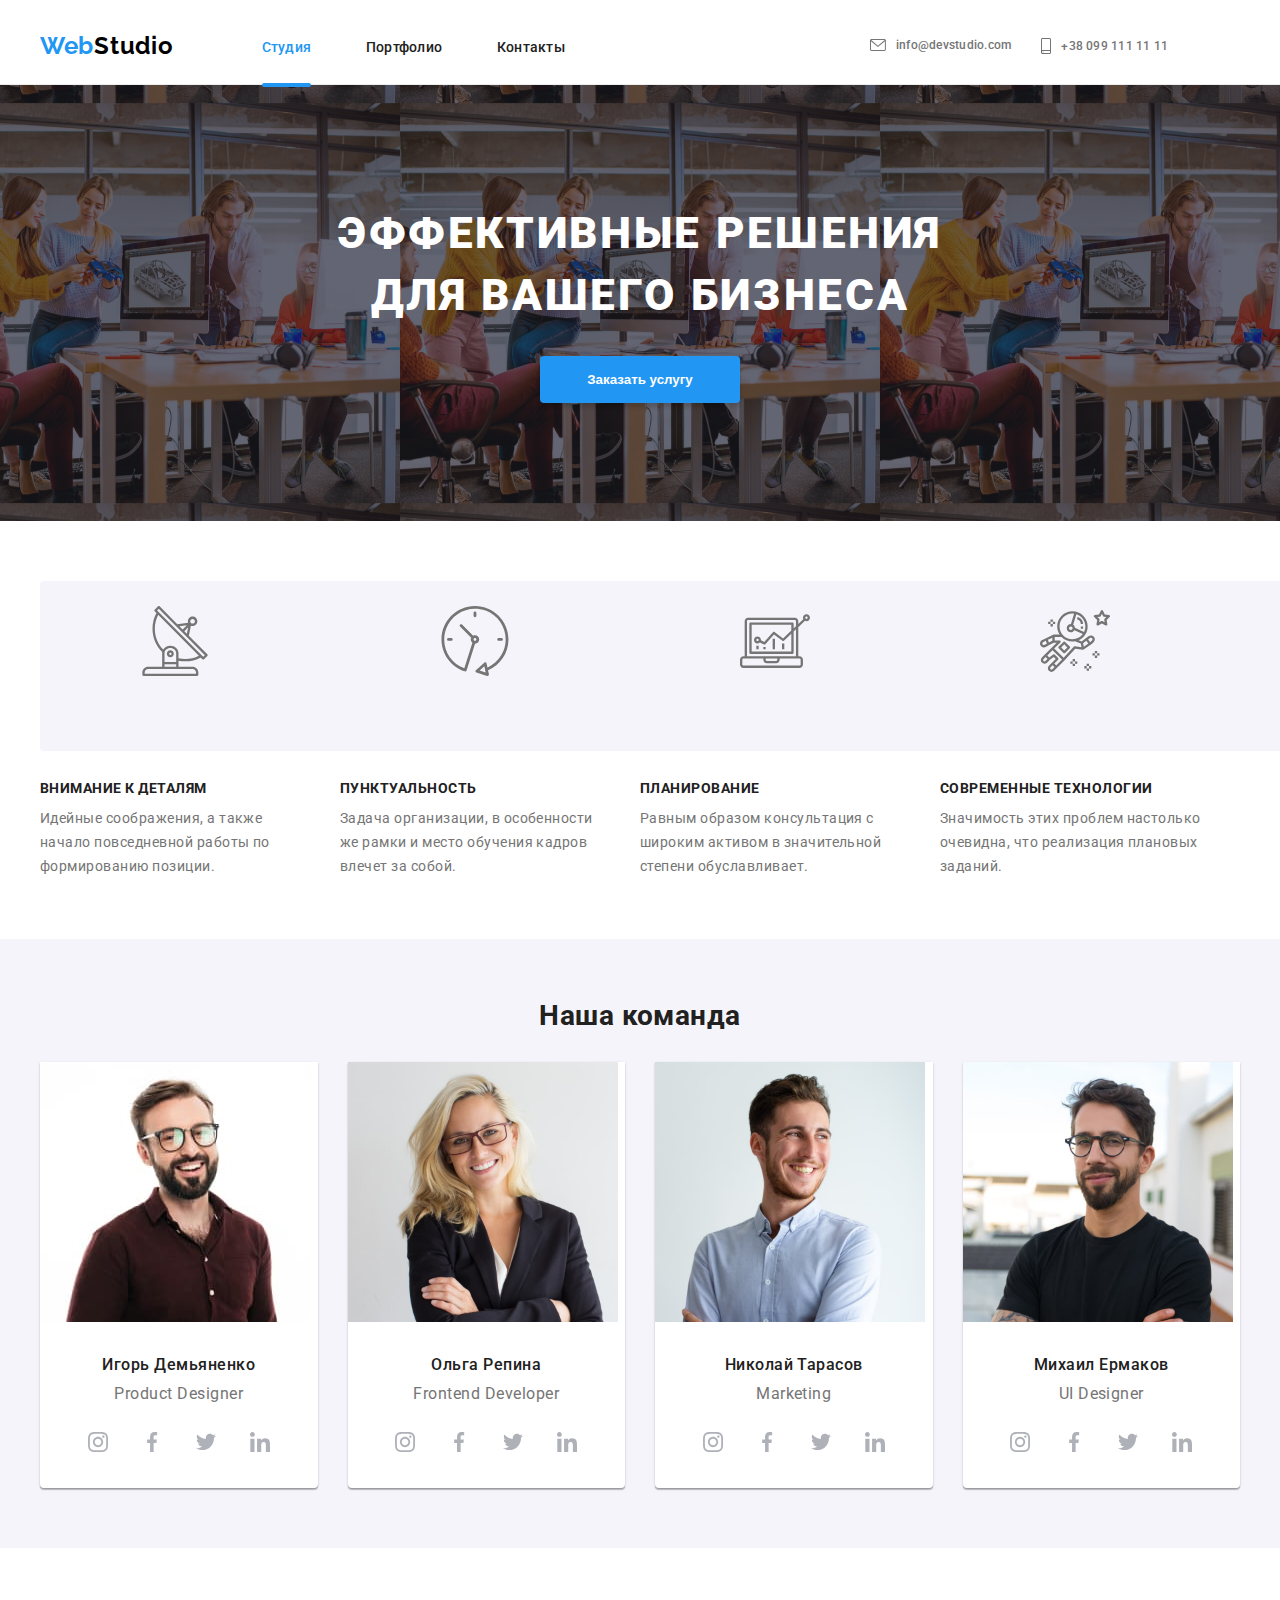
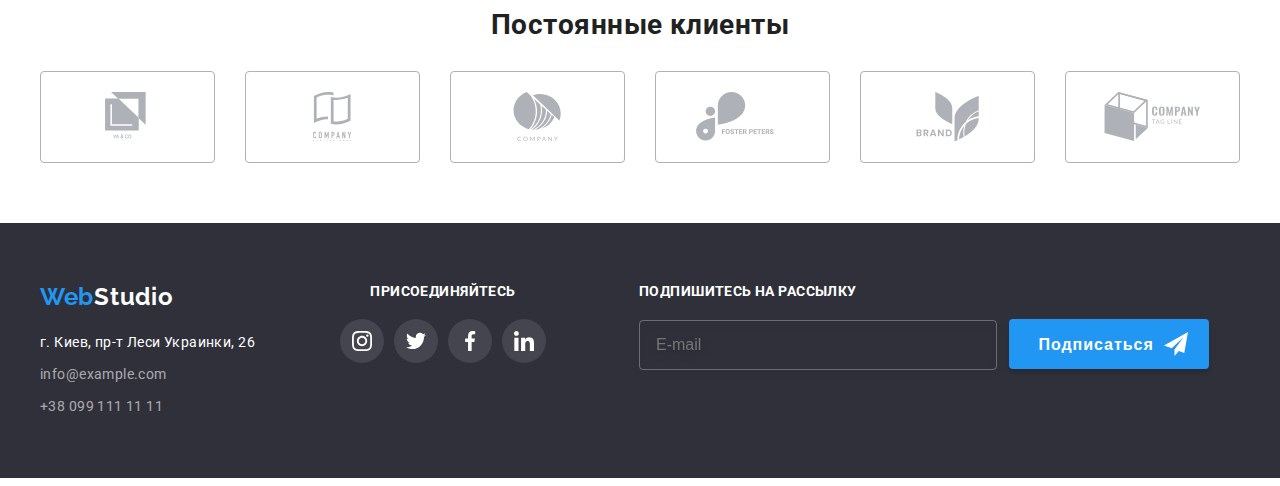
==== index.html @ 5baf09b8 "Створює мобільну та планшетну версію сайту" ====
<!DOCTYPE html>
<html lang="en">
<head>
    <meta charset="UTF-8" />
    <meta name="viewport" content="width=device-width, initial-scale=1.0" />
    <title>GoIt first homework</title>
    <link rel="stylesheet" href="https://cdnjs.cloudflare.com/ajax/libs/modern-normalize/1.0.0/modern-normalize.css"
        integrity="sha512-Zx6MlUMKSVJoQ+83OwhdILe8cSEsCzfqThJd7J/VA2UrK6Ctj85p+xzqfyuNXE5B1k25uUdmJ2OzItbBy9GHAQ=="
        crossorigin="anonymous" />
    <link rel="preconnect" href="https://fonts.gstatic.com" />
    <link rel="stylesheet" href="https://fonts.googleapis.com/css2?family=Raleway:wght@100;400;700&display=swap" />
    <link rel="stylesheet" href="https://fonts.googleapis.com/css2?family=Roboto:wght@400;500;700;900&display=swap" />
    <link rel="stylesheet" href="./css/main.min.css" />
</head>
<body>

    <!-- Главниый раздел -->
    <main class="main">

    <!-- Шапка сайта -->
    <header class="page-header">
        <div class="container page-header__container">
            <div class="logo">
                <a href="./index.html" class="logo__link">
                    <span class="page-header__logo--blue">Web</span><span class="page-header__logo--black">Studio</span>
                </a>
            </div>
            <div class="page-header__menu">
                <div class="page-header__btn-close">
                    <ul class="page-hader__list-pages">
                        <li class="page-header__item-pages"><a href="./index.html" class="page-header__link page-header__link--current">Студия</a></li>
                        <li class="page-header__item-pages"><a href="./portfolio.html" class="page-header__link">Портфолио</a></li>
                        <li class="page-header__item-pages"><a href="#" class="page-header__link">Контакты</a></li>
                    </ul>
                    <ul class="page-header__list-contacts">
                        <li class="page-header__item-tel"><a class="page-header__contacts--tel" href="tel:+380961111111">
                            <svg class="page-header__contacts--smartphone page-header__contacts--icon">
                                <use href="./icons/symbol-defs.svg#icon-smartphone"></use>
                            </svg>+38 099 111 11 11</a></li>
                        <li class="page-header__item-mail"><a class="page-header__contacts--mail" href="mailto:info@devstudio.com">
                            <svg class="page-header__contacts--envelope page-header__contacts--icon">
                                <use href="./icons/symbol-defs.svg#icon-envelope"></use>
                            </svg>info@devstudio.com</a></li>
                    </ul>
                    <ul class="page-header__list-social">
                        <li class="page-header__item-social">Instagram</li>
                        <li class="page-header__item-social">Twitter</li>
                        <li class="page-header__item-social">Facebook</li>
                        <li class="page-header__item-social">LinkedIn</li>
                    </ul>
                </div>
            </div>
        </div>
    </header>
    <!-- /Шапка сайта -->

    <!-- Секция "Герой" -->
    <section class="hero">
        <div class="hero__overlay">
        <h1 class="hero__caption">Эффективные решения для вашего бизнеса</h1>
        <button class="hero__button" data-modal-open type="button">Заказать услугу</button>
        </div>
    </section>
    <!-- /Секция "Герой" -->

    <!-- Раздел "Преимущества" -->
    <section class="advantages">
        <div class="container">
            <h2 class="visually-hidden">Наши преимущества</h2>
            <ul class="advantages__list">
                <li class="advantages__item">
                    <div class="advantages__img">
                        <svg class="advantages__icon">
                            <use href="./icons/symbol-defs.svg#icon-antenna"></use>
                        </svg>
                    </div>
                    <h3 class="advantages__caption">Внимание к деталям</h3>
                    <p class="advantages__text">Идейные соображения, а также начало повседневной работы по
                    формированию позиции.</p>
                </li>
                <li class="advantages__item">
                    <div class="advantages__img">
                        <svg class="advantages__icon">
                            <use href="./icons/symbol-defs.svg#icon-clock"></use>
                        </svg>
                    </div>
                    <h3 class="advantages__caption">Пунктуальность</h3>
                    <p class="advantages__text">Задача организации, в особенности же рамки и место обучения
                    кадров влечет за собой.</p>
                </li>
                <li class="advantages__item">
                    <div class="advantages__img">
                        <svg class="advantages__icon">
                            <use href="./icons/symbol-defs.svg#icon-diagram"></use>
                        </svg>
                    </div>
                    <h3 class="advantages__caption">Планирование</h3>
                    <p class="advantages__text">Равным образом консультация с широким активом в значительной
                    степени обуславливает.</p>
                </li>
                <li class="advantages__item">
                    <div class="advantages__img">
                        <svg class="advantages__icon">
                            <use href="./icons/symbol-defs.svg#icon-astronaut"></use>
                        </svg>
                    </div>
                    <h3 class="advantages__caption">Современные технологии</h3>
                    <p class="advantages__text">Значимость этих проблем настолько очевидна, что реализация
                    плановых заданий.</p>
                </li>
            </ul>
        </div>
    </section>
    <!-- /Раздел "Преимущества" -->
    
    <!-- Раздел "Чем мы занимаемся" -->
    <section class="occupation">
        <div class="container">
            <h2 class="occupation__caption">Чем мы занимаемся</h2>
            <ul class="occupation__list">
                <li class="occupation__item">
                    <img class="occupation__img" src="./images/png1.jpg"
                        alt="крупный план, программист работает за столом в офисе" width="370" />
                    <p class="occupation__text">Десктопные приложения</p>
                </li>
                <li class="occupation__item">
                    <img class="occupation__img" src="./images/png2.jpg"
                        alt="веб-дизайнеры пользовательского интерфейса разрабатывают приложения для смартфонов"
                        width="370" />
                    <p class="occupation__text">Мобильные приложения</p>
                </li>
                <li class="occupation__item">
                    <img class="occupation__img" src="./images/png3.jpg"
                        alt="художник, веб-дизайнер с открытым приложением на планшете для выбора цветов" width="370" />
                    <p class="occupation__text">Дизайнерские решения</p>
                </li>
            </ul>
        </div>
    </section>
    <!-- /Раздел "Чем мы занимаемся" -->

    <!-- Раздел "Наша команда" -->
    <section class="team">
        <div class="container">
            <h2 class="team__caption">Наша команда</h2>
            <ul class="team__list">
                <li class="team__item">
                    <img class="team__img" src="./images/img1.jpg"
                alt="Игорь Демьяненко"
                width="450">
                    <div class="team__text">
                        <h2 class="team__text-caption">Игорь Демьяненко</h2>
                        <p class="team__proffession">Product Designer</p>
                    </div>
                    <div class="social">
                        <ul class="social__list">
                            <li class="social__item">
                                <a class="social__link" href="">
                                    <svg class="social__icon">
                                        <use href="./icons/symbol-defs.svg#icon-instagram"></use>
                                    </svg>
                                </a>
                            </li>
                            <li class="social__item">
                                <a class="social__link" href="">
                                    <svg class="social__icon">
                                        <use href="./icons/symbol-defs.svg#icon-facebook"></use>
                                    </svg>
                                </a>
                            </li>
                            <li class="social__item">
                                <a class="social__link" href="">
                                    <svg class="social__icon">
                                        <use href="./icons/symbol-defs.svg#icon-twitter"></use>
                                    </svg>
                                </a>
                            </li>
                            <li class="social__item">
                                <a class="social__link" href="">
                                    <svg class="social__icon">
                                        <use href="./icons/symbol-defs.svg#icon-linkedin"></use>
                                    </svg>
                                </a>
                            </li>
                        </ul>
                    </div>
                </li>
                <li class="team__item">
                    <img class="team__img" src="./images/img2.jpg"
                alt="Ольга Репина"
                width="450">
                    <div class="team__text">
                        <h2 class="team__text-caption">Ольга Репина</h2>
                        <p class="team__proffesion">Frontend Developer</p>
                    </div>
                    <div class="social">
                        <ul class="social__list">
                            <li class="social__item">
                                <a class="social__link" href="">
                                    <svg class="social__icon">
                                        <use href="./icons/symbol-defs.svg#icon-instagram"></use>
                                    </svg>
                                </a>
                            </li>
                            <li class="social__item">
                                <a class="social__link" href="">
                                    <svg class="social__icon">
                                        <use href="./icons/symbol-defs.svg#icon-facebook"></use>
                                    </svg>
                                </a>
                            </li>
                            <li class="social__item">
                                <a class="social__link" href="">
                                    <svg class="social__icon">
                                        <use href="./icons/symbol-defs.svg#icon-twitter"></use>
                                    </svg>
                                </a>
                            </li>
                            <li class="social__item">
                                <a class="social__link" href="">
                                    <svg class="social__icon">
                                        <use href="./icons/symbol-defs.svg#icon-linkedin"></use>
                                    </svg>
                                </a>
                            </li>
                        </ul>
                    </div>
                </li>
                <li class="team__item">
                    <img class="team__img" src="./images/img3.jpg"
                alt="Николай Тарасов"
                width="450">
                    <div class="team__text">
                        <h2 class="team__text-caption">Николай Тарасов</h2>
                        <p class="team__proffesion">Marketing</p>
                    </div>
                    <div class="social">
                        <ul class="social__list">
                            <li class="social__item">
                                <a class="social__link" href="">
                                    <svg class="social__icon">
                                        <use href="./icons/symbol-defs.svg#icon-instagram"></use>
                                    </svg>
                                </a>
                            </li>
                            <li class="social__item">
                                <a class="social__link" href="">
                                    <svg class="social__icon">
                                        <use href="./icons/symbol-defs.svg#icon-facebook"></use>
                                    </svg>
                                </a>
                            </li>
                            <li class="social__item">
                                <a class="social__link" href="">
                                    <svg class="social__icon">
                                        <use href="./icons/symbol-defs.svg#icon-twitter"></use>
                                    </svg>
                                </a>
                            </li>
                            <li class="social__item">
                                <a class="social__link" href="">
                                    <svg class="social__icon">
                                        <use href="./icons/symbol-defs.svg#icon-linkedin"></use>
                                    </svg>
                                </a>
                            </li>
                        </ul>
                    </div>
                </li>
                <li class="team__item">
                    <img class="team__img" src="./images/img4.jpg"
                alt="Михаил Ермаков"
                width="450">
                    <div class="team__text">
                        <h2 class="team__text-caption">Михаил Ермаков</h2>
                        <p class="team__proffesion">UI Designer</p>
                    </div>
                    <div class="social">
                        <ul class="social__list">
                            <li class="social__item">
                                <a class="social__link" href="">
                                    <svg class="social__icon">
                                        <use href="./icons/symbol-defs.svg#icon-instagram"></use>
                                    </svg>
                                </a>
                            </li>
                            <li class="social__item">
                                <a class="social__link" href="">
                                    <svg class="social__icon">
                                        <use href="./icons/symbol-defs.svg#icon-facebook"></use>
                                    </svg>
                                </a>
                            </li>
                            <li class="social__item">
                                <a class="social__link" href="">
                                    <svg class="social__icon">
                                        <use href="./icons/symbol-defs.svg#icon-twitter"></use>
                                    </svg>
                                </a>
                            </li>
                            <li class="social__item">
                                <a class="social__link" href="">
                                    <svg class="social__icon">
                                        <use href="./icons/symbol-defs.svg#icon-linkedin"></use>
                                    </svg>
                                </a>
                            </li>
                        </ul>
                    </div>
                </li>
            </ul>
        </div>
    </section>
    <!-- /Раздел "Наша команда" -->

    <!-- Раздел "Постоянные клиенты" -->
    <section class="customers">
        <div class="container">
            <h2 class="customers__caption">Постоянные клиенты</h2>
            <ul class="customers__list">
                <li class="customers__item">
                    <a class="customers__link" href="">
                        <svg class="customers__icon">
                            <use href="./icons/symbol-defs.svg#icon-yaco"></use>
                        </svg>
                    </a>
                </li>
                <li class="customers__item">
                    <a class="customers__link" href="">
                        <svg class="customers__icon">
                            <use href="./icons/symbol-defs.svg#icon-tagline"></use>
                        </svg>
                    </a>
                </li>
                <li class="customers__item">
                    <a class="customers__link" href="">
                        <svg class="customers__icon">
                            <use href="./icons/symbol-defs.svg#icon-company"></use>
                        </svg>
                    </a>
                </li>
                <li class="customers__item">
                    <a class="customers__link" href="">
                        <svg class="customers__icon">
                            <use href="./icons/symbol-defs.svg#icon-foster"></use>
                        </svg>
                    </a>
                </li>
                <li class="customers__item">
                    <a class="customers__link" href="">
                        <svg class="customers__icon">
                            <use href="./icons/symbol-defs.svg#icon-brand"></use>
                        </svg>
                    </a>
                </li>
                <li class="customers__item">
                    <a class="customers__link" href="">
                        <svg class="customers__icon">
                            <use href="./icons/symbol-defs.svg#icon-tag"></use>
                        </svg>
                    </a>
                </li>
            </ul>
        </div>
    </section>
    <!-- /Раздел "Постоянные клиенты" -->

    </main>
    <!-- /Главниый раздел -->

    <!-- Подвал этой страницы -->
    <footer class="footer">
        <div class="container footer__container">
            <div class="footer__align">
                <div class="footer__logo-address">
                    <div class="logo footer__logo">
                        <a href="./index.html" class="logo__link"><span class="footer__logo--blue">Web</span><span class="footer__logo--white">Studio</span></a>
                    </div>
                    <address class="address">
                        <ul class="address__list">
                            <li class="address__item">
                                <p class="address__text address__text--white">г. Киев, пр-т Леси Украинки, 26</p>
                            </li>
                            <li class="address__item">
                                <a href="mailto:info@example.com" class="address__text address__text--grey">info@example.com</a>
                            </li>
                            <li class="address__item">
                                <a href="tel:+380991111111" class="address__text address__text--grey">+38 099 111 11 11</a>
                            </li>
                        </ul>
                    </address>
                </div>
                <div class="social social__footer">
                    <p class="social__caption">присоединяйтесь</p>
                    <ul class="social__list">
                        <li class="social__item">
                            <a class="social__link" href="">
                                <svg class="social__icon social__icon--white">
                                    <use href="./icons/symbol-defs.svg#icon-instagram"></use>
                                </svg>
                            </a>
                        </li>
                        <li class="social__item">
                            <a class="social__link" href="">
                                <svg class="social__icon social__icon--white">
                                    <use href="./icons/symbol-defs.svg#icon-twitter"></use>
                                </svg>
                            </a>
                        </li>
                        <li class="social__item">
                            <a class="social__link" href="">
                                <svg class="social__icon social__icon--white">
                                    <use href="./icons/symbol-defs.svg#icon-facebook"></use>
                                </svg>
                            </a>
                        </li>
                        <li class="social__item">
                            <a class="social__link" href="">
                                <svg class="social__icon social__icon--white">
                                    <use href="./icons/symbol-defs.svg#icon-linkedin"></use>
                                </svg>
                            </a>
                        </li>
                    </ul>
                </div>
            </div>
            <div class="subscribe">
                <p class="subscribe__caption">Подпишитесь на рассылку</p>
                <form action="#" autocomplete="off">
                    <input class="subscribe__input" type="text" placeholder="E-mail" name="email">
                    <button class="subscribe__button">Подписаться<svg class="subscribe__icon">
                            <use href="../icons/symbol-defs.svg#icon-send"></use>
                        </svg>
                    </button>
                </form>
            
            </div>            
        </div>
    </footer>
    <!-- /Подвал этой страницы -->
    
    <!-- Модальное окно -->
    <div class="backdrop backdrop--hidden" data-modal>
        <div class="backdrop__container">
            <button class="modal__close-button" data-modal-close>
                <svg class="modal__close-icon">
                    <use href="./icons/symbol-defs.svg#icon-close"></use>
                </svg>
            </button>
            <h2 class="modal__caption">Оставьте свои данные, мы вам перезвоним</h2>
            <form action="#" autocomplete="off">
                <div class="modal__field">
                    <label class="modal__input-caption">
                        <div class="modal__input-name">Имя</div>
                        <div class="modal__input-field-box">
                            <input autofocus="true" class="modal__input-field" type="text" name="username" />
                            <svg class="modal__img">
                                <use href="../icons/symbol-defs.svg#icon-person"></use>
                            </svg>
                        </div>
                    </label>
                </div>
                <div class="modal__field">
                    <label class="modal__input-caption">
                        <div class="modal__input-name">Телефон</div>
                        <div class="modal__input-field-box">
                            <input class="modal__input-field" type="tel" name="phone_number" />
                            <svg class="modal__img">
                                <use href="./icons/symbol-defs.svg#icon-phone"></use>
                            </svg>
                        </div>
                    </label>
                </div>
                <div class="modal__field">
                    <label class="modal__input-caption">
                        <div class="modal__input-name">Почта</div>
                        <div class="modal__input-field-box">
                            <input class="modal__input-field" type="email" c />
                            <svg class="modal__img">
                                <use href="./icons/symbol-defs.svg#icon-email"></use>
                            </svg>
                        </div>
                    </label>
                </div>
                <div class="modal__field">
                    <label class="modal__input-caption">
                        <div class="modal__input-name">Комментарий</div>
                        <textarea class="modal__feedback" name="feedback" rows="5" placeholder="Введите текст"></textarea>
                </div>
                <div class="modal__checkbox">
                    <label>
                        <input class="modal__checkbox-input visually-hidden" type="checkbox" name="hobby" />
                        <div class="modal__checkbox-text">
                            <svg class="modal__checkbox-icon modal__checkbox-icon--unchecked">
                                <use href="./icons/symbol-defs.svg#icon-checkbox">
                                </use>
                            </svg>
                            <svg class="modal__checkbox-icon modal__checkbox-icon--checked">
                                <use href="./icons/symbol-defs.svg#icon-checked">
                                </use>
                            </svg>
                            Соглашаюсь с рассылкой и принимаю <a class="modal__link" href="#">Условия договора</a>
                        </div>
                    </label>
                </div>
                <button class="modal__send-button">Отправить</button>
            </form>
        </div>
    </div>
    <!-- /Модальное окно -->
    <script src="./js/modal.js"></script>
</body>
</html>
---- css/main.min.css ----
.backdrop__container{top:50%;left:50%;-webkit-transform:translate(-50%, -50%);transform:translate(-50%, -50%)}body{font-family:"Roboto",sans-serif;color:#757575;font-style:normal;font-size:16px;font-weight:700;letter-spacing:0.03em;max-width:1600px;margin-left:auto;margin-right:auto}section{margin:0;padding:0}h1,h2,h3,p,ul{margin:0;padding:0}a{text-decoration:none}li{list-style:none}.container{max-width:480px;padding-left:15px;padding-right:15px;margin-left:auto;margin-right:auto}@media (min-width: 767px){.container{max-width:768px}}@media (min-width: 1023px){.container{max-width:1200px;padding:0 15px}}.visually-hidden{position:absolute;clip:rect(0 0 0 0);width:1px;height:1px;margin:-1px}.page-header{padding:16px 15px;border-bottom:1px solid #ececec}.page-header__menu{padding:40px 48px}.page-header__link{font-weight:500;font-size:40px;line-height:1.175em;letter-spacing:0.02em;position:relative;color:#212121;-webkit-transition-property:color;transition-property:color;-webkit-transition-duration:250ms;transition-duration:250ms;-webkit-transition-timing-function:cubic-bezier(0.4, 0, 0.2, 1);transition-timing-function:cubic-bezier(0.4, 0, 0.2, 1)}.page-header__item-pages:not(:last-child){margin-bottom:32px}.page-header__item-pages:last-child{margin-bottom:302px}.page-header__item-tel{font-style:normal;font-weight:500;font-size:34px;line-height:1.18em;letter-spacing:0.02em;color:#2196f3;margin-bottom:32px}.page-header__item-mail{font-style:400;font-weight:500;font-size:24px;line-height:1.17em;letter-spacing:0.02em;color:#757575;margin-bottom:64px}.page-header__item-social{display:inline-block;font-style:400;font-weight:500;font-size:18px;line-height:1.22em;letter-spacing:0.02em;color:#2196f3}.page-header__item-social:not(:last-child){padding-right:9px;border-right:1px solid rgba(33,33,33,0.2)}.page-header__item-social:not(:first-child){padding-left:3px}.page-header__link--current{color:#2196f3}.page-header__link:hover,.page-header__link:focus{color:#2196f3}.page-header__contacts--envelope,.page-header__contacts--smartphone{display:none}@media (min-width: 767px){.page-header{padding:21px 15px}.page-header__container{display:-webkit-box;display:-ms-flexbox;display:flex;-webkit-box-orient:horizontal;-webkit-box-direction:normal;-ms-flex-direction:row;flex-direction:row;-webkit-box-align:center;-ms-flex-align:center;align-items:center}.page-header__item-pages{display:inline-block}.page-header__container{padding-left:0;padding-right:0}.page-header__list-pages{display:-webkit-box;display:-ms-flexbox;display:flex;-webkit-box-align:center;-ms-flex-align:center;align-items:center;-webkit-box-pack:center;-ms-flex-pack:center;justify-content:center}.page-header__menu{padding:0}.page-header__item-social{display:none}.page-header__item-pages:not(:last-child){margin-right:40px;margin-bottom:0}.page-header__item-pages:last-child{margin-right:84px;margin-bottom:0}.page-header__btn-close{display:-webkit-box;display:-ms-flexbox;display:flex;-webkit-box-align:center;-ms-flex-align:center;align-items:center;-webkit-box-pack:justify;-ms-flex-pack:justify;justify-content:space-between}.page-header__link{font-size:14px;line-height:1.14em;padding-top:32px;padding-bottom:32px}.page-header__link::after{content:"";position:absolute;bottom:0;left:0;display:block;width:100%;height:4px;border-radius:2px;background-color:#2196f3;opacity:0;-webkit-transition-property:opacity;transition-property:opacity;-webkit-transition-duration:250ms;transition-duration:250ms;-webkit-transition-timing-function:cubic-bezier(0.4, 0, 0.2, 1);transition-timing-function:cubic-bezier(0.4, 0, 0.2, 1)}.page-header__link--current.page-header__link::after,.page-header__link:hover::after{opacity:1}.page-header__list-contacts{display:-webkit-box;display:-ms-flexbox;display:flex;-webkit-box-orient:vertical;-webkit-box-direction:reverse;-ms-flex-direction:column-reverse;flex-direction:column-reverse}.page-header__item-tel{font-size:12px;line-height:1.17em;margin:0}.page-header__item-mail{font-size:12px;line-height:1.17em;margin-bottom:10px}.page-header__contacts--mail,.page-header__contacts--tel{color:#757575;-webkit-transition-property:color;transition-property:color;-webkit-transition-duration:250ms;transition-duration:250ms;-webkit-transition-timing-function:cubic-bezier(0.4, 0, 0.2, 1);transition-timing-function:cubic-bezier(0.4, 0, 0.2, 1)}.page-header__contacts--mail:hover,.page-header__contacts--mail:focus,.page-header__contacts--tel:hover,.page-header__contacts--tel:focus,.page-header__contacts--icon:hover,.page-header__contacts--icon:focus{color:#2196f3}.page-header__contacts--mail,.page-header__contacts--tel{display:-webkit-box;display:-ms-flexbox;display:flex;-webkit-box-align:center;-ms-flex-align:center;align-items:center}.page-header__contacts--icon{margin-right:10px;fill:currentColor}.page-header__contacts--envelope{display:inline-block;width:16px;height:12px}.page-header__contacts--smartphone{display:inline-block;width:10px;height:16px}}@media (min-width: 1023px){.page-header{padding:24px 15px}.page-header__container{display:-webkit-box;display:-ms-flexbox;display:flex;-webkit-box-orient:horizontal;-webkit-box-direction:normal;-ms-flex-direction:row;flex-direction:row;-webkit-box-align:center;-ms-flex-align:center;align-items:center}.page-header__item-pages{display:inline-block}.page-header__container{padding-left:0;padding-right:0}.page-header__list-pages{display:-webkit-box;display:-ms-flexbox;display:flex;-webkit-box-align:center;-ms-flex-align:center;align-items:center;-webkit-box-pack:center;-ms-flex-pack:center;justify-content:center}.page-header__menu{padding:0}.page-header__item-social{display:none}.page-header__item-pages:not(:last-child){margin-right:50px;margin-bottom:0}.page-header__item-pages:last-child{margin-right:305px;margin-bottom:0}.page-header__btn-close{display:-webkit-box;display:-ms-flexbox;display:flex;-webkit-box-align:center;-ms-flex-align:center;align-items:center;-webkit-box-pack:justify;-ms-flex-pack:justify;justify-content:space-between}.page-header__link{font-size:14px;line-height:1.14em;padding-top:32px;padding-bottom:32px}.page-header__link::after{content:"";position:absolute;bottom:0;left:0;display:block;width:100%;height:4px;border-radius:2px;background-color:#2196f3;opacity:0;-webkit-transition-property:opacity;transition-property:opacity;-webkit-transition-duration:250ms;transition-duration:250ms;-webkit-transition-timing-function:cubic-bezier(0.4, 0, 0.2, 1);transition-timing-function:cubic-bezier(0.4, 0, 0.2, 1)}.page-header__link--current.page-header__link::after,.page-header__link:hover::after{opacity:1}.page-header__list-contacts{display:-webkit-box;display:-ms-flexbox;display:flex;-webkit-box-orient:horizontal;-webkit-box-direction:reverse;-ms-flex-direction:row-reverse;flex-direction:row-reverse}.page-header__item-tel{font-size:12px;line-height:1.17em;margin:0}.page-header__item-mail{font-size:12px;line-height:1.17em;margin-bottom:0}.page-header__contacts--mail,.page-header__contacts--tel{color:#757575;-webkit-transition-property:color;transition-property:color;-webkit-transition-duration:250ms;transition-duration:250ms;-webkit-transition-timing-function:cubic-bezier(0.4, 0, 0.2, 1);transition-timing-function:cubic-bezier(0.4, 0, 0.2, 1)}.page-header__contacts--mail:hover,.page-header__contacts--mail:focus,.page-header__contacts--tel:hover,.page-header__contacts--tel:focus,.page-header__contacts--icon:hover,.page-header__contacts--icon:focus{color:#2196f3}.page-header__contacts--mail,.page-header__contacts--tel{display:-webkit-box;display:-ms-flexbox;display:flex;-webkit-box-align:center;-ms-flex-align:center;align-items:center}.page-header__contacts--mail{margin-right:30px}.page-header__contacts--icon{margin-right:10px;fill:currentColor}.page-header__contacts--envelope{display:inline-block;width:16px;height:12px}.page-header__contacts--smartphone{display:inline-block;width:10px;height:16px}}.logo{font-family:"Raleway",sans-serif;font-size:24px;line-height:1.17em;letter-spacing:0.03em}.page-header__logo--blue,.footer__logo--blue{color:#2196f3}.page-header__logo--black{margin-right:88px;color:#000}.footer__logo{max-width:154px;margin-right:70px;margin-bottom:20px;text-align:center}.footer__logo--white{color:#fff}@media (min-width: 1023px){.footer__logo{text-align:left}}.hero{padding:0;text-align:center;background:#c4c4c4}.hero__overlay{background:-webkit-gradient(linear, left top, left bottom, from(#2f303a66), to(#2f303a66)),url(../images/hero-img-mobile.jpg);background:linear-gradient(to bottom, #2f303a66, #2f303a66),url(../images/hero-img-mobile.jpg);max-width:480px;max-height:400px;padding-top:118px;padding-bottom:118px;margin:0 auto;background-position:center}@media (min-width: 767px){.hero__overlay{max-width:768px}}@media (min-width: 1023px){.hero__overlay{max-width:1600px}}.hero__caption{font-weight:900;font-size:26px;line-height:1.62em;text-align:center;letter-spacing:0.06em;text-transform:uppercase;max-width:360px;margin-left:auto;margin-right:auto;margin-top:0;margin-bottom:30px;color:#fff}.hero__button{font-weight:700;line-height:1.875em;text-align:center;color:#fff;background-color:#2196f3;cursor:pointer;min-width:200px;max-height:50px;border:1px solid transparent;-webkit-box-shadow:0px 4px 4px rgba(0,0,0,0.15);box-shadow:0px 4px 4px rgba(0,0,0,0.15);border-radius:4px;padding:10px 32px}@media (min-width: 1023px){.hero__caption{font-size:44px;max-width:696px;line-height:1.4em}}.backdrop{position:fixed;top:0;left:0;width:100%;height:100%;background:rgba(0,0,0,0.2);-webkit-transition-property:all;transition-property:all;-webkit-transition-duration:250ms;transition-duration:250ms;-webkit-transition-timing-function:cubic-bezier(0.4, 0, 0.2, 1);transition-timing-function:cubic-bezier(0.4, 0, 0.2, 1)}.backdrop__container{display:-webkit-box;display:-ms-flexbox;display:flex;-webkit-box-orient:vertical;-webkit-box-direction:normal;-ms-flex-direction:column;flex-direction:column;position:absolute;max-width:450px;height:609px;padding:40px;-webkit-box-shadow:0px 1px 3px rgba(0,0,0,0.12),0px 1px 1px rgba(0,0,0,0.14),0px 2px 1px rgba(0,0,0,0.2);box-shadow:0px 1px 3px rgba(0,0,0,0.12),0px 1px 1px rgba(0,0,0,0.14),0px 2px 1px rgba(0,0,0,0.2);border-radius:4px;background:#fff}.backdrop--hidden{opacity:0;pointer-events:none}@media (min-width: 1023px){.backdrop__container{max-width:528px;height:581px}}.modal__caption{font-size:20px;line-height:23px;text-align:center;color:#212121;margin-bottom:12px}.modal__input-caption{font-weight:normal;font-size:12px;line-height:14px;letter-spacing:0.01em;color:#757575;margin-bottom:10px}.modal__input-name{margin-bottom:4px}.modal__input-field,.modal__feedback{position:relative;left:50%;-webkit-transform:translateX(-50%);transform:translateX(-50%);width:370px;height:40px;border:1px solid rgba(33,33,33,0.2);padding:12px 42px;border-radius:4px;-webkit-transition-property:border;transition-property:border;-webkit-transition-duration:250ms;transition-duration:250ms;-webkit-transition-timing-function:cubic-bezier(0.4, 0, 0.2, 1);transition-timing-function:cubic-bezier(0.4, 0, 0.2, 1)}.modal__input-field-box{position:relative}.modal__img{position:absolute;left:12px;top:50%;-webkit-transform:translateY(-50%);transform:translateY(-50%);width:18px;height:18px;fill:#212121;-webkit-transition-property:fill;transition-property:fill;-webkit-transition-duration:250ms;transition-duration:250ms;-webkit-transition-timing-function:cubic-bezier(0.4, 0, 0.2, 1);transition-timing-function:cubic-bezier(0.4, 0, 0.2, 1)}.modal__feedback{height:120px;padding:12px 16px;margin-bottom:10px;resize:none}.modal__input-field:hover,.modal__input-field:focus,.modal__feedback:hover,.modal__feedback:focus{outline:none;border:1px solid #2196f3}.modal__input-field:hover+.modal__img,.modal__input-field:focus+.modal__img{fill:#2196f3}.modal__close-button{position:absolute;top:8px;right:8px;width:30px;height:30px;padding:10px;text-align:center;background-color:#fff;border:1px solid rgba(0,0,0,0.1);border-radius:30px}.modal__close-icon{position:absolute;width:11px;height:11px;top:50%;left:50%;-webkit-transform:translate(-50%, -50%);transform:translate(-50%, -50%);fill:currentColor;-webkit-transition-property:fill;transition-property:fill;-webkit-transition-duration:250ms;transition-duration:250ms;-webkit-transition-timing-function:cubic-bezier(0.4, 0, 0.2, 1);transition-timing-function:cubic-bezier(0.4, 0, 0.2, 1)}.modal__close-button:hover .modal__close-icon,.modal__close-button:focus .modal__close-icon{fill:#2196f3}.modal__checkbox{position:relative;font-size:14px;line-height:24px;color:#757575;padding-bottom:30px;text-align:right}.modal__checkbox-text{position:relative;font-weight:400;font-size:12px;line-height:1.7em;letter-spacing:0.03em;color:#757575}.modal__checkbox-icon{position:absolute;width:16px;height:15px;left:0;top:50%;-webkit-transform:translateY(-50%);transform:translateY(-50%);border:1px solid #212121;border-radius:2px;text-align:center;cursor:pointer;-webkit-transition-property:color background-color box-shadow;transition-property:color background-color box-shadow;-webkit-transition-duration:250ms;transition-duration:250ms;-webkit-transition-timing-function:cubic-bezier(0.4, 0, 0.2, 1);transition-timing-function:cubic-bezier(0.4, 0, 0.2, 1)}.modal__checkbox-icon--unchecked{background-color:none;fill:#212121}.modal__checkbox-input:not(:checked) ~ * .modal__checkbox-icon--checked{background-color:none;fill:none}.modal__checkbox-input:checked ~ * .modal__checkbox-icon--checked{background-color:#2196f3;fill:#fff;border:1px solid #2196f3}.modal__link{text-decoration:underline;color:#2196f3;font-size:12px;line-height:1.7em;padding-bottom:30px}.modal__send-button{position:absolute;left:50%;-webkit-transform:translateX(-50%);transform:translateX(-50%);min-width:200px;max-height:50px;font-size:16px;line-height:1.875em;letter-spacing:0.06em;text-align:center;cursor:pointer;background-color:#2196f3;color:#fff;border:1px solid transparent;-webkit-box-shadow:0px 4px 4px rgba(0,0,0,0.15);box-shadow:0px 4px 4px rgba(0,0,0,0.15);border-radius:4px;padding:10px 56px;-webkit-transition-property:background-color;transition-property:background-color;-webkit-transition-duration:250ms;transition-duration:250ms;-webkit-transition-timing-function:cubic-bezier(0.4, 0, 0.2, 1);transition-timing-function:cubic-bezier(0.4, 0, 0.2, 1)}.modal__send-button:hover,.modal__send-button:focus{background-color:#188ce8}@media (min-width: 1023px){.modal__input-field,.modal__feedback{width:448px}}.advantages{padding-top:60px;padding-bottom:60px}.advantages__item{width:450px;padding:0}.advantages__img{width:450px;height:120px;background-color:#f5f4fa;padding:25px 190px;margin-bottom:30px;border-radius:4px}.advantages__icon{width:70px;height:70px;margin:auto;fill:currentColor}.advantages__caption{font-size:14px;line-height:1.14em;text-transform:uppercase;color:#212121;margin-bottom:10px;text-align:center}.advantages__text{font-weight:400;font-size:14px;line-height:1.71em;max-width:450px;margin-right:auto;margin-left:auto;margin-bottom:30px}@media (min-width: 767px){.advantages__list{display:-webkit-box;display:-ms-flexbox;display:flex;-webkit-box-pack:center;-ms-flex-pack:center;justify-content:center;-ms-flex-wrap:wrap;flex-wrap:wrap}.advantages__item{width:354px;-ms-flex-preferred-size:calc(100% / 3 - 10px);flex-basis:calc(100% / 3 - 10px)}.advantages__item:not(:last-child){margin-bottom:30px}.advantages__item:not(:nth-child(2n)){margin-right:30px}.advantages__item:nth-child(3){margin-bottom:0}.advantages__img{max-width:354px;padding:25px 144px}}@media (min-width: 1023px){.advantages__caption{text-align:left}.advantages__list{display:-webkit-box;display:-ms-flexbox;display:flex;-webkit-box-pack:center;-ms-flex-pack:center;justify-content:center}.advantages__item{width:270px;-ms-flex-preferred-size:calc(100% / 4);flex-basis:calc(100% / 4)}.advantages__item:not(:last-child){margin-bottom:0}.advantages__item:not(:nth-child(2n)){margin-right:0}.advantages__img{max-width:270px;padding:25px 100px}.advantages__text{max-width:270px;margin-left:0;margin-bottom:0}}.occupation{display:none;padding-bottom:94px}.occupation__caption{font-size:36px;line-height:1.17em;text-align:center;color:#212121;margin-bottom:50px}.occupation__item{display:inline-block;position:relative;max-width:370px}.occupation__list>.occupation__item:not(:last-child){margin-right:30px}.occupation__text{position:absolute;font-size:14px;line-height:1.14em;text-align:center;text-transform:uppercase;width:370px;height:70px;padding-top:27px;top:224px;background:rgba(47,48,58,0.8);color:#fff}.address__item{text-align:center;font-style:normal;font-weight:400;font-size:14px;line-height:1.71em;letter-spacing:0.03em;margin-bottom:60px}.address__item:not(:last-child){margin-bottom:8px}.address__text--white{color:#fff}.address__text--grey{color:rgba(255,255,255,0.6)}@media (min-width: 1023px){.address__item{text-align:left;margin-bottom:0}.address{margin-right:85px}}.social__list{display:-webkit-box;display:-ms-flexbox;display:flex;-webkit-box-pack:center;-ms-flex-pack:center;justify-content:center}.social__list>.social__item:not(:last-child){margin-right:10px}.social__link{display:-webkit-inline-box;display:-ms-inline-flexbox;display:inline-flex;-webkit-box-pack:center;-ms-flex-pack:center;justify-content:center;-webkit-box-align:center;-ms-flex-align:center;align-items:center;background-color:rgba(255,255,255,0.1);width:44px;height:44px;border-radius:50%;color:#afb1b8;-webkit-transition-property:background-color color;transition-property:background-color color;-webkit-transition-duration:250ms;transition-duration:250ms;-webkit-transition-timing-function:cubic-bezier(0.4, 0, 0.2, 1);transition-timing-function:cubic-bezier(0.4, 0, 0.2, 1)}.social__link:hover,.social__link:focus{background-color:#2196f3;color:#fff}.social__icon{width:20px;height:20px;fill:currentColor}.social__icon--white{fill:#fff}.social__caption{font-style:normal;font-weight:bold;font-size:14px;line-height:16px;text-align:center;letter-spacing:0.03em;text-transform:uppercase;color:#fff;margin-bottom:20px}.social__footer{margin-bottom:60px}@media (min-width: 1023px){.social__footer{margin-bottom:0;margin-right:93px}}.team{background-color:#f5f4fa;padding-top:60px;padding-bottom:60px}.team__caption{font-size:28px;line-height:1.18em;text-align:center;color:#212121;margin-bottom:30px}.team__item{background-color:#fff;padding-bottom:24px;max-width:450px;border-radius:0px 0px 4px 4px;-webkit-box-shadow:0px 1px 3px rgba(0,0,0,0.12),0px 1px 1px rgba(0,0,0,0.14),0px 2px 1px rgba(0,0,0,0.2);box-shadow:0px 1px 3px rgba(0,0,0,0.12),0px 1px 1px rgba(0,0,0,0.14),0px 2px 1px rgba(0,0,0,0.2)}.team__img{margin-bottom:30px}.team__text-caption{font-weight:500;font-size:16px;color:#212121;margin-bottom:10px}.team__text{font-weight:400;font-size:16px;line-height:1.17em;text-align:center;margin-bottom:16px}@media (min-width: 767px){.team__list{display:-webkit-box;display:-ms-flexbox;display:flex;-webkit-box-pack:center;-ms-flex-pack:center;justify-content:center;-ms-flex-wrap:wrap;flex-wrap:wrap}.team__item{width:354px;-ms-flex-preferred-size:calc(100% / 3 - 10px);flex-basis:calc(100% / 3 - 10px)}.team__item:not(:last-child){margin-bottom:30px}.team__item:not(:nth-child(2n)){margin-right:30px}.team__item:nth-child(3){margin-bottom:0}.team__img{max-width:354px}}@media (min-width: 1023px){.team__list{display:-webkit-box;display:-ms-flexbox;display:flex;-webkit-box-pack:center;-ms-flex-pack:center;justify-content:center;-ms-flex-wrap:nowrap;flex-wrap:nowrap}.team__item{width:270px;-ms-flex-preferred-size:calc(100% / 4);flex-basis:calc(100% / 4)}.team__item:not(:last-child){margin-right:30px;margin-bottom:0}.team__item:nth-child(3){margin-bottom:0}.team__img{max-width:270px}}.customers{padding-top:60px;padding-bottom:60px}.customers__caption{font-size:28px;line-height:1.18em;text-align:center;color:#212121;margin-bottom:30px}.customers__list{display:-webkit-box;display:-ms-flexbox;display:flex;-webkit-box-pack:center;-ms-flex-pack:center;justify-content:center;-ms-flex-wrap:wrap;flex-wrap:wrap}.customers__item:not(:last-child){margin-bottom:30px}.customers__item:not(:nth-child(2n)){margin-right:30px}.customers__item{-ms-flex-preferred-size:calc(100% / 3 - 10px);flex-basis:calc(100% / 3 - 10px);min-height:90px}.customers__link{display:-webkit-inline-box;display:-ms-inline-flexbox;display:inline-flex;-webkit-box-pack:center;-ms-flex-pack:center;justify-content:center;-webkit-box-align:center;-ms-flex-align:center;align-items:center;color:#afb1b8;border:1px solid #afb1b8;border-radius:4px;min-width:208px;height:90px;-webkit-transition-property:border-color color;transition-property:border-color color;-webkit-transition-duration:250ms;transition-duration:250ms;-webkit-transition-timing-function:cubic-bezier(0.4, 0, 0.2, 1);transition-timing-function:cubic-bezier(0.4, 0, 0.2, 1)}.customers__icon{width:100%;height:55%;fill:currentColor}.customers__link:hover,.customers__link:focus{border-color:#2196f3;color:#2196f3}@media (min-width: 767px){.customers__list{display:-webkit-box;display:-ms-flexbox;display:flex;-webkit-box-pack:center;-ms-flex-pack:center;justify-content:center;-ms-flex-wrap:wrap;flex-wrap:wrap}.customers__item{width:354px;-ms-flex-preferred-size:calc(100% / 4 - 10px);flex-basis:calc(100% / 4 - 10px)}.customers__item:not(:last-child){margin-bottom:30px}.customers__item:not(:nth-child(3n)){margin-right:30px}.customers__item:nth-child(3){margin-right:0}.customers__item:nth-child(n+4){margin-bottom:0}.customers__img{max-width:354px}.customers__link{min-width:226px}}@media (min-width: 1023px){.customers__list{display:-webkit-box;display:-ms-flexbox;display:flex;-webkit-box-pack:center;-ms-flex-pack:center;justify-content:center;-ms-flex-wrap:nowrap;flex-wrap:nowrap}.customers__item{width:170px;-ms-flex-preferred-size:calc(100% / 6);flex-basis:calc(100% / 6)}.customers__item:not(:last-child){margin-bottom:0}.customers__item:nth-child(3){margin-right:30px}.customers__img{min-width:170px}.customers__link{min-width:170px}}.footer{background-color:#2f303a;padding-top:60px;padding-bottom:60px}.footer__text{font-weight:400;font-size:14px;line-height:1.71em;font-style:normal}.footer__item{max-height:21px}.footer__text--color{color:#fff}.footer__contacts--mail{color:rgba(255,255,255,0.6)}.footer__contacts--tel{color:rgba(255,255,255,0.6)}.footer__text{font-weight:400;font-size:14px;line-height:1.71em;font-style:normal}.footer__item{max-height:21px}.footer__text--color{color:#fff}.footer__contacts--mail{color:rgba(255,255,255,0.6)}.footer__contacts--tel{color:rgba(255,255,255,0.6)}@media (min-width: 767px){.footer{padding-left:76px;padding-right:76px}.footer__align{display:-webkit-box;display:-ms-flexbox;display:flex;-webkit-box-pack:justify;-ms-flex-pack:justify;justify-content:space-between}}@media (min-width: 1023px){.footer{padding-left:0;padding-right:0}.footer__align{display:-webkit-box;display:-ms-flexbox;display:flex;-webkit-box-pack:left;-ms-flex-pack:left;justify-content:left}.footer__container{display:-webkit-box;display:-ms-flexbox;display:flex}}.subscribe{margin-left:auto;margin-right:auto}.subscribe__caption{font-style:normal;font-weight:bold;font-size:14px;line-height:16px;text-align:center;letter-spacing:0.03em;text-transform:uppercase;color:#fff;margin-bottom:20px}.subscribe__input{position:relative;left:50%;-webkit-transform:translateX(-50%);transform:translateX(-50%);width:450px;height:50px;background-color:transparent;margin-right:7px;border:1px solid rgba(255,255,255,0.3);-webkit-box-sizing:border-box;box-sizing:border-box;-webkit-filter:drop-shadow(0px 4px 4px rgba(0,0,0,0.15));filter:drop-shadow(0px 4px 4px rgba(0,0,0,0.15));border-radius:4px;padding:15px 16px;font-size:16px;line-height:1.25em;color:rgba(255,255,255,0.6);margin-bottom:20px}.subscribe__button{position:relative;width:200px;height:50px;background:#2196f3;border:1px solid transparent;-webkit-box-shadow:0px 4px 4px rgba(0,0,0,0.15);box-shadow:0px 4px 4px rgba(0,0,0,0.15);border-radius:4px;padding:10px 29px;font-weight:bold;font-size:16px;line-height:1.875em;text-align:left;letter-spacing:0.06em;left:50%;-webkit-transform:translateX(-50%);transform:translateX(-50%);color:#fff}.subscribe__icon{position:absolute;top:50%;-webkit-transform:translateY(-50%);transform:translateY(-50%);width:24px;height:24px;fill:#fff;margin-left:10px}@media (min-width: 767px){.subscribe{margin-right:0}}@media (min-width: 1023px){.subscribe{margin-left:0;margin-right:0}.subscribe__input{width:358px;margin-bottom:0;left:0;-webkit-transform:translateX(0);transform:translateX(0)}.subscribe__button{left:0;-webkit-transform:translateX(0);transform:translateX(0)}.subscribe__caption{text-align:left}}.portfolio{padding-top:60px;padding-bottom:60px}.filter__list{margin-bottom:40px}.filter__item{display:inline-block}.filter__list>.filter__item:not(:last-child){margin-right:8px}.filter__button{font-weight:500;font-size:16px;line-height:1.625em;text-align:center;color:#212121;background-color:#f5f4fa;min-height:40px;cursor:pointer;border:1px solid transparent;border-radius:4px;padding-top:6px;padding-left:22px;padding-bottom:6px;padding-right:22px;margin-bottom:15px;-webkit-transition-property:color background-color box-shadow;transition-property:color background-color box-shadow;-webkit-transition-duration:250ms;transition-duration:250ms;-webkit-transition-timing-function:cubic-bezier(0.4, 0, 0.2, 1);transition-timing-function:cubic-bezier(0.4, 0, 0.2, 1)}.filter__button:hover,.filter__button:focus{color:#fff;background-color:#2196f3;-webkit-box-shadow:0px 3px 1px rgba(0,0,0,0.1),0px 1px 2px rgba(0,0,0,0.08),0px 2px 2px rgba(0,0,0,0.12);box-shadow:0px 3px 1px rgba(0,0,0,0.1),0px 1px 2px rgba(0,0,0,0.08),0px 2px 2px rgba(0,0,0,0.12)}@media (min-width: 767px){.filter__list{text-align:center;margin-bottom:30px}.filter__button{margin-bottom:0}}@media (min-width: 1023px){.filter__list{margin-bottom:50px}}.projects__item{margin-bottom:30px;max-width:450px;border:1px solid #eeeeee;-webkit-transition-property:-webkit-box-shadow;transition-property:-webkit-box-shadow;transition-property:box-shadow;transition-property:box-shadow, -webkit-box-shadow;-webkit-transition-duration:250ms;transition-duration:250ms;-webkit-transition-timing-function:cubic-bezier(0.4, 0, 0.2, 1);transition-timing-function:cubic-bezier(0.4, 0, 0.2, 1)}.projects__item:hover,.projects__item:focus{-webkit-box-shadow:0px 1px 1px rgba(0,0,0,0.12),0px 4px 4px rgba(0,0,0,0.06),1px 4px 6px rgba(0,0,0,0.16);box-shadow:0px 1px 1px rgba(0,0,0,0.12),0px 4px 4px rgba(0,0,0,0.06),1px 4px 6px rgba(0,0,0,0.16)}.projects__img{position:relative;overflow:hidden}.projects__overlay{position:absolute;width:calc(100% + 2px);height:294px;background-color:#2196f3;top:0;left:0;opacity:0.9;padding:77px 24px;-webkit-transform:translateY(calc(100% + 4px));transform:translateY(calc(100% + 4px));-webkit-transition-property:-webkit-transform;transition-property:-webkit-transform;transition-property:transform;transition-property:transform, -webkit-transform;-webkit-transition-duration:250ms;transition-duration:250ms;-webkit-transition-timing-function:cubic-bezier(0.4, 0, 0.2, 1);transition-timing-function:cubic-bezier(0.4, 0, 0.2, 1)}.projects__item:hover .projects__overlay,.projects__item:focus .projects__overlay{-webkit-transform:translateY(0);transform:translateY(0)}.projects__overlay-text{font-size:18px;font-weight:400;line-height:1.56em;color:#fff}.projects__block{display:inline-block;padding-top:20px;padding-right:24px;padding-bottom:20px;padding-left:24px;max-width:370px}.projects__caption{font-size:18px;line-height:2em;letter-spacing:0.06em;color:#212121;margin-bottom:4px}.projects__text{font-weight:400;line-height:1.875em}.projects__photo{width:450px;height:294px}@media (min-width: 767px){.projects__list{display:-webkit-box;display:-ms-flexbox;display:flex;-webkit-box-pack:center;-ms-flex-pack:center;justify-content:center;-ms-flex-wrap:wrap;flex-wrap:wrap}.projects__list:last-child{display:-webkit-box;display:-ms-flexbox;display:flex;-webkit-box-pack:left;-ms-flex-pack:left;justify-content:left}.projects__item{max-width:354px}.projects__item:not(:last-child){-ms-flex-preferred-size:calc(100% / 3 - 10px);flex-basis:calc(100% / 3 - 10px)}.projects__item:last-child{margin-bottom:0}.projects__item:not(:nth-child(2n)){margin-right:30px}.projects__img{max-width:354px}.projects__photo{max-width:354px}}@media (min-width: 1023px){.projects__list{display:-webkit-box;display:-ms-flexbox;display:flex;-webkit-box-pack:center;-ms-flex-pack:center;justify-content:center;-ms-flex-wrap:wrap;flex-wrap:wrap;margin-right:-30px}.projects__list:last-child{display:-webkit-box;display:-ms-flexbox;display:flex;-webkit-box-pack:left;-ms-flex-pack:left;justify-content:left}.projects__item{max-width:370px}.projects__item:not(:last-child){-ms-flex-preferred-size:calc(100% / 3 - 10px);flex-basis:calc(100% / 3 - 10px)}.projects__item:last-child{margin-bottom:0}.projects__item:not(:nth-child(3n)){margin-right:30px}.projects__item:nth-last-child(-n+3){margin-bottom:0}.projects__img{max-width:370px}.projects__photo{max-width:370px}}
/*# sourceMappingURL=main.min.css.map */
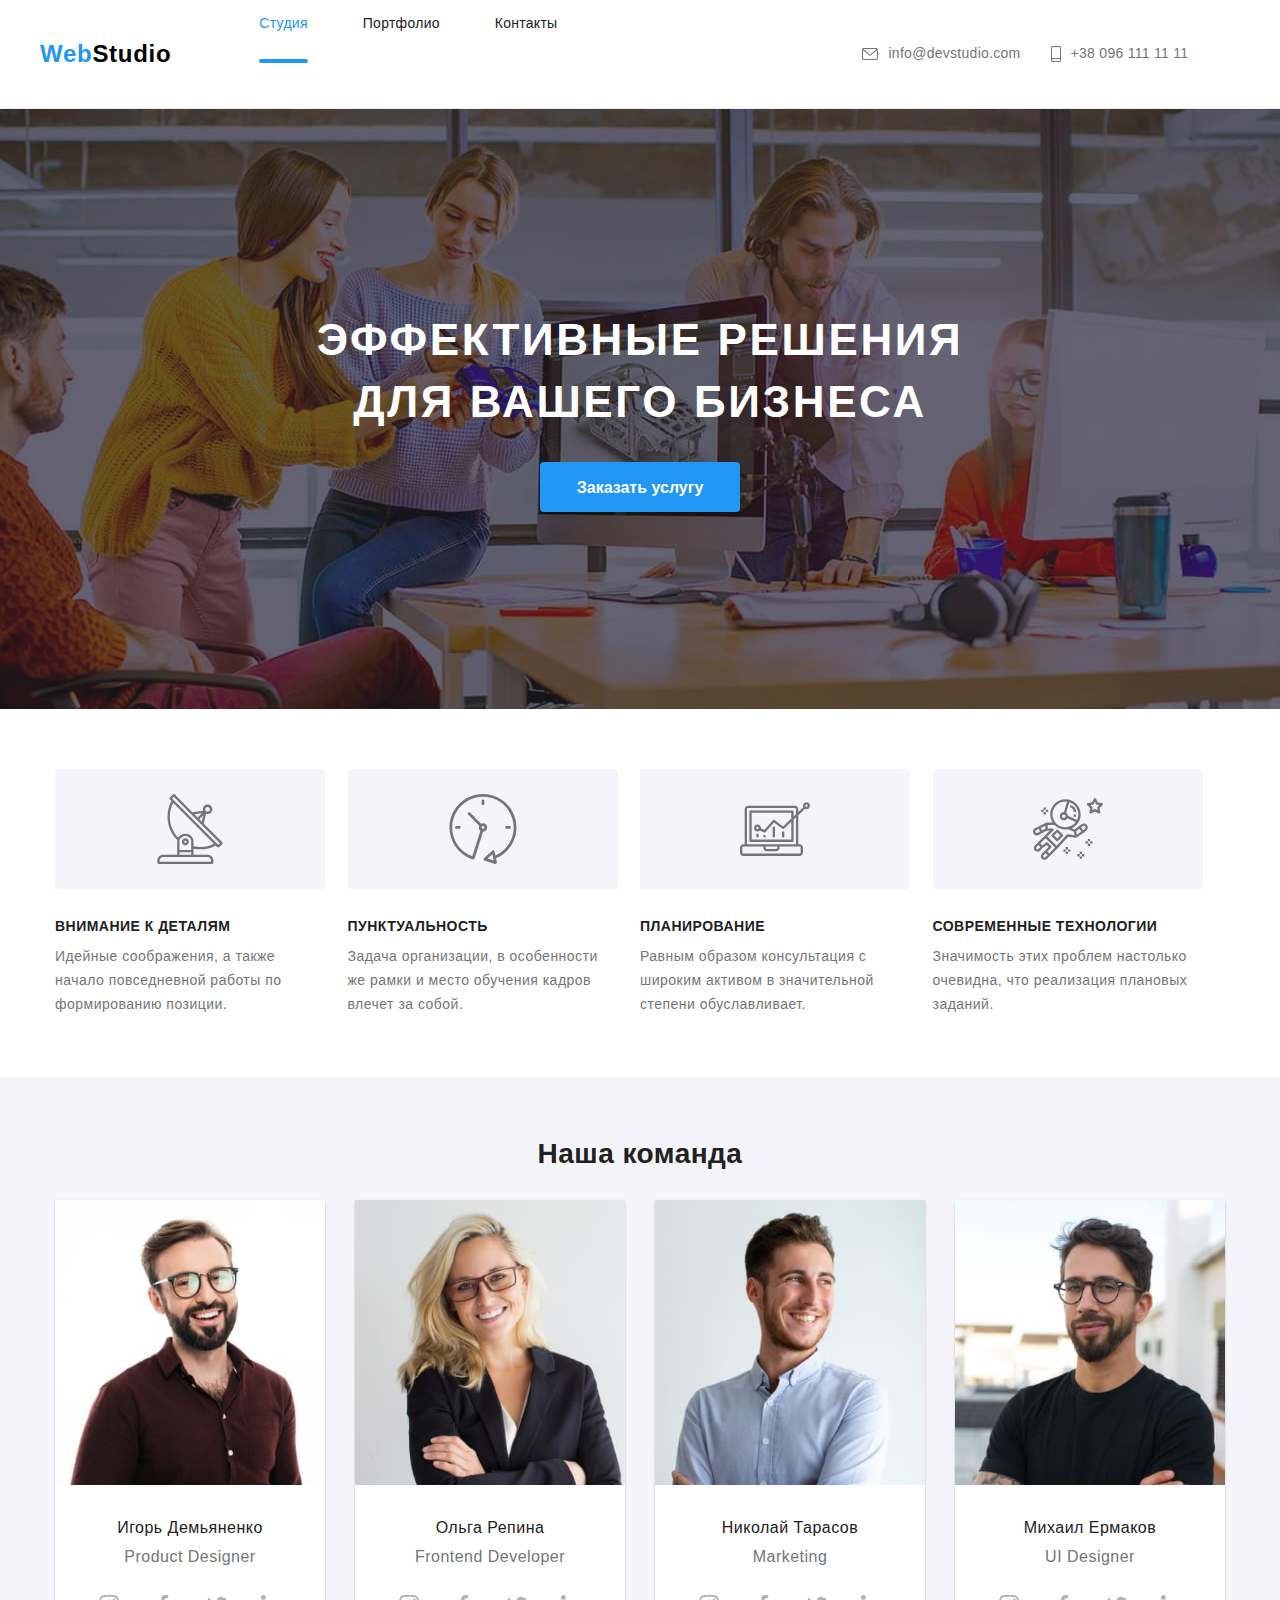
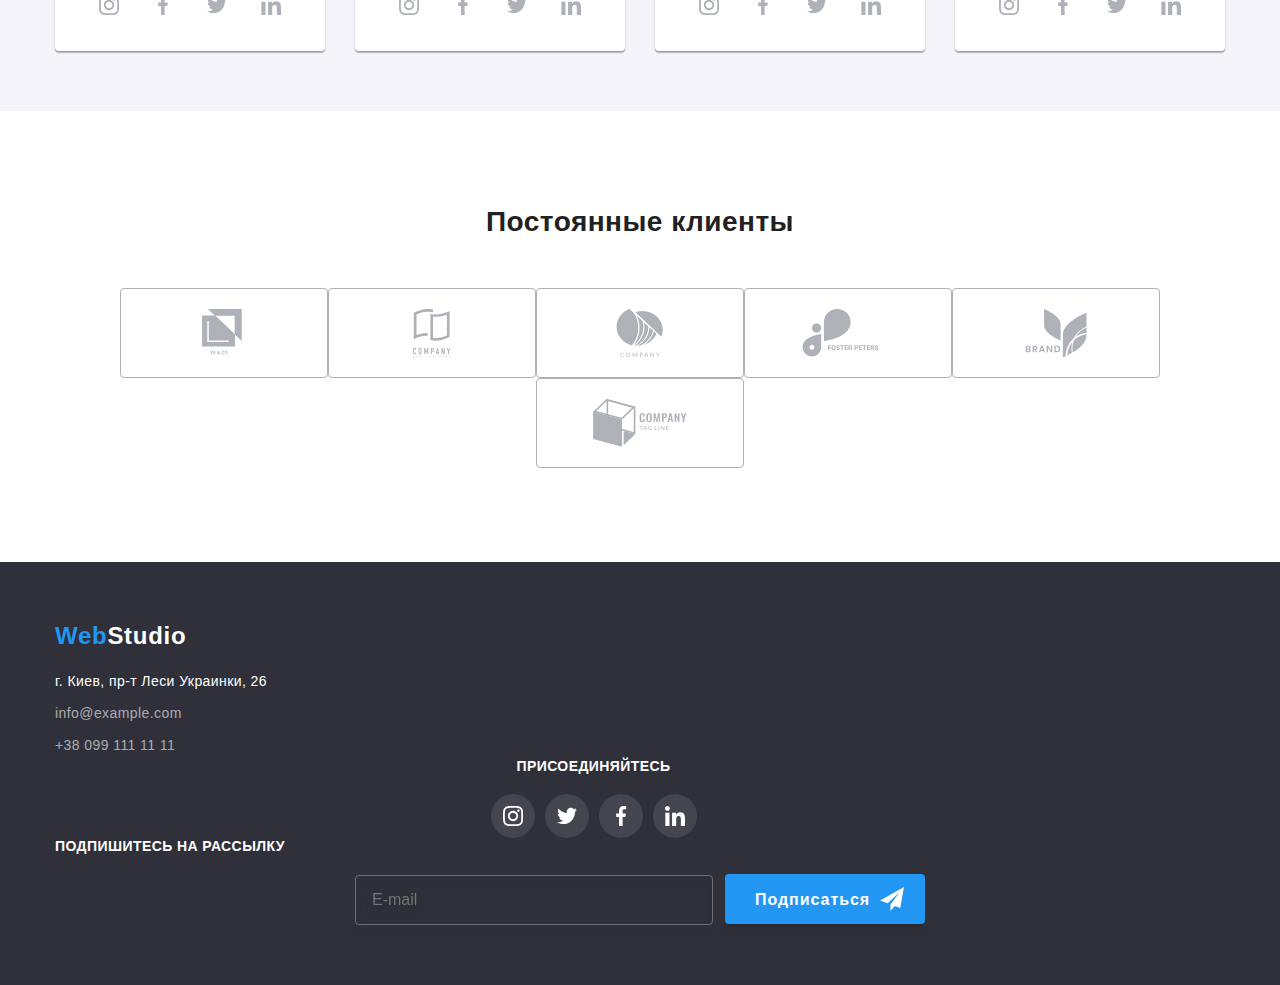
==== commit d2b83c50: "Налаштовує фото" ====
--- a/index.html
+++ b/index.html
@@ -4,12 +4,6 @@
     <meta charset="UTF-8" />
     <meta name="viewport" content="width=device-width, initial-scale=1.0" />
     <title>GoIt first homework</title>
-    <link rel="stylesheet" href="https://cdnjs.cloudflare.com/ajax/libs/modern-normalize/1.0.0/modern-normalize.css"
-        integrity="sha512-Zx6MlUMKSVJoQ+83OwhdILe8cSEsCzfqThJd7J/VA2UrK6Ctj85p+xzqfyuNXE5B1k25uUdmJ2OzItbBy9GHAQ=="
-        crossorigin="anonymous" />
-    <link rel="preconnect" href="https://fonts.gstatic.com" />
-    <link rel="stylesheet" href="https://fonts.googleapis.com/css2?family=Raleway:wght@100;400;700&display=swap" />
-    <link rel="stylesheet" href="https://fonts.googleapis.com/css2?family=Roboto:wght@400;500;700;900&display=swap" />
     <link rel="stylesheet" href="./css/main.min.css" />
 </head>
 <body>
@@ -20,36 +14,50 @@
     <!-- Шапка сайта -->
     <header class="page-header">
         <div class="container page-header__container">
-            <div class="logo">
-                <a href="./index.html" class="logo__link">
-                    <span class="page-header__logo--blue">Web</span><span class="page-header__logo--black">Studio</span>
-                </a>
-            </div>
-            <div class="page-header__menu">
-                <div class="page-header__btn-close">
-                    <ul class="page-hader__list-pages">
-                        <li class="page-header__item-pages"><a href="./index.html" class="page-header__link page-header__link--current">Студия</a></li>
-                        <li class="page-header__item-pages"><a href="./portfolio.html" class="page-header__link">Портфолио</a></li>
-                        <li class="page-header__item-pages"><a href="#" class="page-header__link">Контакты</a></li>
-                    </ul>
-                    <ul class="page-header__list-contacts">
-                        <li class="page-header__item-tel"><a class="page-header__contacts--tel" href="tel:+380961111111">
-                            <svg class="page-header__contacts--smartphone page-header__contacts--icon">
-                                <use href="./icons/symbol-defs.svg#icon-smartphone"></use>
-                            </svg>+38 099 111 11 11</a></li>
-                        <li class="page-header__item-mail"><a class="page-header__contacts--mail" href="mailto:info@devstudio.com">
-                            <svg class="page-header__contacts--envelope page-header__contacts--icon">
-                                <use href="./icons/symbol-defs.svg#icon-envelope"></use>
-                            </svg>info@devstudio.com</a></li>
-                    </ul>
-                    <ul class="page-header__list-social">
-                        <li class="page-header__item-social">Instagram</li>
-                        <li class="page-header__item-social">Twitter</li>
-                        <li class="page-header__item-social">Facebook</li>
-                        <li class="page-header__item-social">LinkedIn</li>
-                    </ul>
-                </div>
-            </div>
+            <nav class="page-header__nav">
+                <div class="logo">
+                    <a href="./index.html" class="logo__link">
+                        <span class="page-header__logo--blue">Web</span><span class="page-header__logo--black">Studio</span>
+                    </a>
+                </div>
+                <button 
+                    class="page-header__menu-btn" 
+                    type="button" 
+                    aria-expanded="false" 
+                    aria-controls="page-header__menu" 
+                    data-menu-button
+                >
+                    <svg width="40px" height="40px">
+                        <use class="page-header__menu-close" href="./icons/symbol-defs.svg#icon-close-menu"></use>
+                        <use class="page-header__menu-humburger" href="./icons/symbol-defs.svg#icon-humburger-menu"></use>
+                    </svg>
+                </button>
+
+                <div class="page-header__menu" id="page-header__menu" data-menu>
+                        <ul class="page-hader__list-pages"> 
+                            <li class="page-header__item-pages"><a href="./index.html" class="page-header__link page-header__link--current">Студия</a></li>
+                            <li class="page-header__item-pages"><a href="./portfolio.html" class="page-header__link">Портфолио</a></li>
+                            <li class="page-header__item-pages"><a href="#" class="page-header__link">Контакты</a></li>
+                        </ul>
+                        <ul class="page-header__list-contacts">
+                            <li class="page-header__item-contacts"><a class="page-header__contacts-link page-header__contacts--tel" href="tel:+380961111111">
+                                <svg class="page-header__contacts--smartphone page-header__contacts--icon">
+                                    <use href="./icons/symbol-defs.svg#icon-smartphone"></use>
+                                </svg>+38 096 111 11 11</a></li>
+                            <li class="page-header__item-contacts"><a class="page-header__contacts-link page-header__contacts--mail" href="mailto:info@devstudio.com">
+                                <svg class="page-header__contacts--envelope page-header__contacts--icon">
+                                    <use href="./icons/symbol-defs.svg#icon-envelope"></use>
+                                </svg>info@devstudio.com</a></li>
+                        </ul>
+                        <ul class="page-header__list-social">
+                            <li class="page-header__item-social"><a href="" class="page-header__link-social" aria-label="instagram">Instagram</a></li>
+                            <li class="page-header__item-social"><a href="" class="page-header__link-social" aria-label="twitter">Twitter</a></li>
+                            <li class="page-header__item-social"><a href="" class="page-header__link-social" aria-label="facebook">Facebook</a></li>
+                            <li class="page-header__item-social"><a href="" class="page-header__link-social" aria-label="linkedin">LinkedIn</a></li>
+                        </ul>
+                    <!-- </div> -->
+                </div>
+            </nav>
         </div>
     </header>
     <!-- /Шапка сайта -->
@@ -119,19 +127,28 @@
             <h2 class="occupation__caption">Чем мы занимаемся</h2>
             <ul class="occupation__list">
                 <li class="occupation__item">
-                    <img class="occupation__img" src="./images/png1.jpg"
-                        alt="крупный план, программист работает за столом в офисе" width="370" />
+                    <img 
+                    class="occupation__img" 
+                    src="./images/img1.jpg"
+                    srcset="./images/img1@2x.jpg 2x"
+                    alt="крупный план, программист работает за столом в офисе" width="370" />
                     <p class="occupation__text">Десктопные приложения</p>
                 </li>
                 <li class="occupation__item">
-                    <img class="occupation__img" src="./images/png2.jpg"
-                        alt="веб-дизайнеры пользовательского интерфейса разрабатывают приложения для смартфонов"
-                        width="370" />
+                    <img 
+                    class="occupation__img" 
+                    src="./images/img2.jpg"
+                    srcset="./images/img2@2x.jpg 2x"
+                    alt="веб-дизайнеры пользовательского интерфейса разрабатывают приложения для смартфонов"
+                    width="370" />
                     <p class="occupation__text">Мобильные приложения</p>
                 </li>
                 <li class="occupation__item">
-                    <img class="occupation__img" src="./images/png3.jpg"
-                        alt="художник, веб-дизайнер с открытым приложением на планшете для выбора цветов" width="370" />
+                    <img 
+                    class="occupation__img" 
+                    src="./images/img3.jpg"
+                    srcset="./images/img3@2x.jpg 2x"
+                    alt="художник, веб-дизайнер с открытым приложением на планшете для выбора цветов" width="370" />
                     <p class="occupation__text">Дизайнерские решения</p>
                 </li>
             </ul>
@@ -145,9 +162,34 @@
             <h2 class="team__caption">Наша команда</h2>
             <ul class="team__list">
                 <li class="team__item">
-                    <img class="team__img" src="./images/img1.jpg"
-                alt="Игорь Демьяненко"
-                width="450">
+                    <picture>
+                  <source
+                    srcset="
+                      ./images/team/img-igor-demyanenko-mobile.jpg,
+                      ./images/team/img-igor-demyanenko-mobile@2x.jpg
+                    "
+                    media="(max-width: 767px)"
+                  />
+                  <source
+                    srcset="
+                      ./images/team/img-igor-demyanenko-tablet.jpg,
+                      ./images/team/img-igor-demyanenko-tablet@2x.jpg
+                    "
+                    media="(min-width: 768px)"
+                  />
+                  <source
+                    srcset="
+                      ./images/team/img-igor-demyanenko.jpg,
+                      ./images/team/img-igor-demyanenko@2x.jpg
+                    "
+                    media="(min-width: 1200px)"
+                  />
+                  <img
+                    class="team__img"
+                    src="./images/team/img-igor-demyanenko-mobile.jpg"
+                    alt="фото-портрет Игоря Демьяненко"
+                  />
+                </picture>
                     <div class="team__text">
                         <h2 class="team__text-caption">Игорь Демьяненко</h2>
                         <p class="team__proffession">Product Designer</p>
@@ -186,9 +228,34 @@
                     </div>
                 </li>
                 <li class="team__item">
-                    <img class="team__img" src="./images/img2.jpg"
-                alt="Ольга Репина"
-                width="450">
+                    <picture>
+                  <source
+                    srcset="
+                      ./images/team/img-olga-repina-mobile.jpg,
+                      ./images/team/img-olga-repina-mobile@2x.jpg
+                    "
+                    media="(max-width: 767px)"
+                  />
+                  <source
+                    srcset="
+                      ./images/team/img-olga-repina-tablet.jpg,
+                      ./images/team/img-olga-repina-tablet@2x.jpg
+                    "
+                    media="(min-width: 768px)"
+                  />
+                  <source
+                    srcset="
+                      ./images/team/img-olga-repina.jpg,
+                      ./images/team/img-olga-repina@2x.jpg
+                    "
+                    media="(min-width: 1200px)"
+                  />
+                  <img
+                    class="team__img"
+                    src="./images/team/img-olga-repina-mobile.jpg"
+                    alt="фото-портрет Ольги Репиной"
+                  />
+                </picture>
                     <div class="team__text">
                         <h2 class="team__text-caption">Ольга Репина</h2>
                         <p class="team__proffesion">Frontend Developer</p>
@@ -227,9 +294,34 @@
                     </div>
                 </li>
                 <li class="team__item">
-                    <img class="team__img" src="./images/img3.jpg"
-                alt="Николай Тарасов"
-                width="450">
+                    <picture>
+                  <source
+                    srcset="
+                      ./images/team/img-nikolay-tarasov-mobile.jpg,
+                      ./images/team/img-nikolay-tarasov@2x.jpg
+                    "
+                    media="(max-width: 767px)"
+                  />
+                  <source
+                    srcset="
+                      ./images/team/img-nikolay-tarasov-tablet.jpg,
+                      ./images/team/img-nikolay-tarasov-tablet@2x.jpg
+                    "
+                    media="(min-width: 768px)"
+                  />
+                  <source
+                    srcset="
+                      ./images/team/img-nikolay-tarasov.jpg,
+                      ./images/team/img-nikolay-tarasov@2x.jpg
+                    "
+                    media="(min-width: 1200px)"
+                  />
+                  <img
+                    class="team__img"
+                    src="./images/team/img-nikolay-tarasov-mobile.jpg"
+                    alt="фото-портрет Николая Тарасова"
+                  />
+                </picture>
                     <div class="team__text">
                         <h2 class="team__text-caption">Николай Тарасов</h2>
                         <p class="team__proffesion">Marketing</p>
@@ -268,9 +360,34 @@
                     </div>
                 </li>
                 <li class="team__item">
-                    <img class="team__img" src="./images/img4.jpg"
-                alt="Михаил Ермаков"
-                width="450">
+                    <picture>
+                  <source
+                    srcset="
+                      ./images/team/img-mihail-ermakov-mobile.jpg,
+                      ./images/team/img-mihail-ermakov@2x.jpg
+                    "
+                    media="(max-width: 767px)"
+                  />
+                  <source
+                    srcset="
+                      ./images/team/img-mihail-ermakov-tablet.jpg,
+                      ./images/team/img-mihail-ermakov-tablet@2x.jpg
+                    "
+                    media="(min-width: 768px)"
+                  />
+                  <source
+                    srcset="
+                      ./images/team/img-mihail-ermakov.jpg,
+                      ./images/team/img-mihail-ermakov@2x.jpg
+                    "
+                    media="(min-width: 1200px)"
+                  />
+                  <img
+                    class="team__img"
+                    src="./images/team/img-mihail-ermakov-mobile.jpg"
+                    alt="фото-портрет Михаила Ермакова"
+                  />
+                </picture>
                     <div class="team__text">
                         <h2 class="team__text-caption">Михаил Ермаков</h2>
                         <p class="team__proffesion">UI Designer</p>
@@ -425,8 +542,8 @@
                 </div>
             </div>
             <div class="subscribe">
-                <p class="subscribe__caption">Подпишитесь на рассылку</p>
-                <form action="#" autocomplete="off">
+                <form  class="subscribe__form" action="#" autocomplete="off">
+                    <p class="subscribe__caption">Подпишитесь на рассылку</p>
                     <input class="subscribe__input" type="text" placeholder="E-mail" name="email">
                     <button class="subscribe__button">Подписаться<svg class="subscribe__icon">
                             <use href="../icons/symbol-defs.svg#icon-send"></use>
@@ -509,5 +626,6 @@
     </div>
     <!-- /Модальное окно -->
     <script src="./js/modal.js"></script>
+    <script src="./js/menu.js"></script>
 </body>
 </html>--- a/css/main.min.css
+++ b/css/main.min.css
@@ -1,2 +1,3 @@
-.backdrop__container{top:50%;left:50%;-webkit-transform:translate(-50%, -50%);transform:translate(-50%, -50%)}body{font-family:"Roboto",sans-serif;color:#757575;font-style:normal;font-size:16px;font-weight:700;letter-spacing:0.03em;max-width:1600px;margin-left:auto;margin-right:auto}section{margin:0;padding:0}h1,h2,h3,p,ul{margin:0;padding:0}a{text-decoration:none}li{list-style:none}.container{max-width:480px;padding-left:15px;padding-right:15px;margin-left:auto;margin-right:auto}@media (min-width: 767px){.container{max-width:768px}}@media (min-width: 1023px){.container{max-width:1200px;padding:0 15px}}.visually-hidden{position:absolute;clip:rect(0 0 0 0);width:1px;height:1px;margin:-1px}.page-header{padding:16px 15px;border-bottom:1px solid #ececec}.page-header__menu{padding:40px 48px}.page-header__link{font-weight:500;font-size:40px;line-height:1.175em;letter-spacing:0.02em;position:relative;color:#212121;-webkit-transition-property:color;transition-property:color;-webkit-transition-duration:250ms;transition-duration:250ms;-webkit-transition-timing-function:cubic-bezier(0.4, 0, 0.2, 1);transition-timing-function:cubic-bezier(0.4, 0, 0.2, 1)}.page-header__item-pages:not(:last-child){margin-bottom:32px}.page-header__item-pages:last-child{margin-bottom:302px}.page-header__item-tel{font-style:normal;font-weight:500;font-size:34px;line-height:1.18em;letter-spacing:0.02em;color:#2196f3;margin-bottom:32px}.page-header__item-mail{font-style:400;font-weight:500;font-size:24px;line-height:1.17em;letter-spacing:0.02em;color:#757575;margin-bottom:64px}.page-header__item-social{display:inline-block;font-style:400;font-weight:500;font-size:18px;line-height:1.22em;letter-spacing:0.02em;color:#2196f3}.page-header__item-social:not(:last-child){padding-right:9px;border-right:1px solid rgba(33,33,33,0.2)}.page-header__item-social:not(:first-child){padding-left:3px}.page-header__link--current{color:#2196f3}.page-header__link:hover,.page-header__link:focus{color:#2196f3}.page-header__contacts--envelope,.page-header__contacts--smartphone{display:none}@media (min-width: 767px){.page-header{padding:21px 15px}.page-header__container{display:-webkit-box;display:-ms-flexbox;display:flex;-webkit-box-orient:horizontal;-webkit-box-direction:normal;-ms-flex-direction:row;flex-direction:row;-webkit-box-align:center;-ms-flex-align:center;align-items:center}.page-header__item-pages{display:inline-block}.page-header__container{padding-left:0;padding-right:0}.page-header__list-pages{display:-webkit-box;display:-ms-flexbox;display:flex;-webkit-box-align:center;-ms-flex-align:center;align-items:center;-webkit-box-pack:center;-ms-flex-pack:center;justify-content:center}.page-header__menu{padding:0}.page-header__item-social{display:none}.page-header__item-pages:not(:last-child){margin-right:40px;margin-bottom:0}.page-header__item-pages:last-child{margin-right:84px;margin-bottom:0}.page-header__btn-close{display:-webkit-box;display:-ms-flexbox;display:flex;-webkit-box-align:center;-ms-flex-align:center;align-items:center;-webkit-box-pack:justify;-ms-flex-pack:justify;justify-content:space-between}.page-header__link{font-size:14px;line-height:1.14em;padding-top:32px;padding-bottom:32px}.page-header__link::after{content:"";position:absolute;bottom:0;left:0;display:block;width:100%;height:4px;border-radius:2px;background-color:#2196f3;opacity:0;-webkit-transition-property:opacity;transition-property:opacity;-webkit-transition-duration:250ms;transition-duration:250ms;-webkit-transition-timing-function:cubic-bezier(0.4, 0, 0.2, 1);transition-timing-function:cubic-bezier(0.4, 0, 0.2, 1)}.page-header__link--current.page-header__link::after,.page-header__link:hover::after{opacity:1}.page-header__list-contacts{display:-webkit-box;display:-ms-flexbox;display:flex;-webkit-box-orient:vertical;-webkit-box-direction:reverse;-ms-flex-direction:column-reverse;flex-direction:column-reverse}.page-header__item-tel{font-size:12px;line-height:1.17em;margin:0}.page-header__item-mail{font-size:12px;line-height:1.17em;margin-bottom:10px}.page-header__contacts--mail,.page-header__contacts--tel{color:#757575;-webkit-transition-property:color;transition-property:color;-webkit-transition-duration:250ms;transition-duration:250ms;-webkit-transition-timing-function:cubic-bezier(0.4, 0, 0.2, 1);transition-timing-function:cubic-bezier(0.4, 0, 0.2, 1)}.page-header__contacts--mail:hover,.page-header__contacts--mail:focus,.page-header__contacts--tel:hover,.page-header__contacts--tel:focus,.page-header__contacts--icon:hover,.page-header__contacts--icon:focus{color:#2196f3}.page-header__contacts--mail,.page-header__contacts--tel{display:-webkit-box;display:-ms-flexbox;display:flex;-webkit-box-align:center;-ms-flex-align:center;align-items:center}.page-header__contacts--icon{margin-right:10px;fill:currentColor}.page-header__contacts--envelope{display:inline-block;width:16px;height:12px}.page-header__contacts--smartphone{display:inline-block;width:10px;height:16px}}@media (min-width: 1023px){.page-header{padding:24px 15px}.page-header__container{display:-webkit-box;display:-ms-flexbox;display:flex;-webkit-box-orient:horizontal;-webkit-box-direction:normal;-ms-flex-direction:row;flex-direction:row;-webkit-box-align:center;-ms-flex-align:center;align-items:center}.page-header__item-pages{display:inline-block}.page-header__container{padding-left:0;padding-right:0}.page-header__list-pages{display:-webkit-box;display:-ms-flexbox;display:flex;-webkit-box-align:center;-ms-flex-align:center;align-items:center;-webkit-box-pack:center;-ms-flex-pack:center;justify-content:center}.page-header__menu{padding:0}.page-header__item-social{display:none}.page-header__item-pages:not(:last-child){margin-right:50px;margin-bottom:0}.page-header__item-pages:last-child{margin-right:305px;margin-bottom:0}.page-header__btn-close{display:-webkit-box;display:-ms-flexbox;display:flex;-webkit-box-align:center;-ms-flex-align:center;align-items:center;-webkit-box-pack:justify;-ms-flex-pack:justify;justify-content:space-between}.page-header__link{font-size:14px;line-height:1.14em;padding-top:32px;padding-bottom:32px}.page-header__link::after{content:"";position:absolute;bottom:0;left:0;display:block;width:100%;height:4px;border-radius:2px;background-color:#2196f3;opacity:0;-webkit-transition-property:opacity;transition-property:opacity;-webkit-transition-duration:250ms;transition-duration:250ms;-webkit-transition-timing-function:cubic-bezier(0.4, 0, 0.2, 1);transition-timing-function:cubic-bezier(0.4, 0, 0.2, 1)}.page-header__link--current.page-header__link::after,.page-header__link:hover::after{opacity:1}.page-header__list-contacts{display:-webkit-box;display:-ms-flexbox;display:flex;-webkit-box-orient:horizontal;-webkit-box-direction:reverse;-ms-flex-direction:row-reverse;flex-direction:row-reverse}.page-header__item-tel{font-size:12px;line-height:1.17em;margin:0}.page-header__item-mail{font-size:12px;line-height:1.17em;margin-bottom:0}.page-header__contacts--mail,.page-header__contacts--tel{color:#757575;-webkit-transition-property:color;transition-property:color;-webkit-transition-duration:250ms;transition-duration:250ms;-webkit-transition-timing-function:cubic-bezier(0.4, 0, 0.2, 1);transition-timing-function:cubic-bezier(0.4, 0, 0.2, 1)}.page-header__contacts--mail:hover,.page-header__contacts--mail:focus,.page-header__contacts--tel:hover,.page-header__contacts--tel:focus,.page-header__contacts--icon:hover,.page-header__contacts--icon:focus{color:#2196f3}.page-header__contacts--mail,.page-header__contacts--tel{display:-webkit-box;display:-ms-flexbox;display:flex;-webkit-box-align:center;-ms-flex-align:center;align-items:center}.page-header__contacts--mail{margin-right:30px}.page-header__contacts--icon{margin-right:10px;fill:currentColor}.page-header__contacts--envelope{display:inline-block;width:16px;height:12px}.page-header__contacts--smartphone{display:inline-block;width:10px;height:16px}}.logo{font-family:"Raleway",sans-serif;font-size:24px;line-height:1.17em;letter-spacing:0.03em}.page-header__logo--blue,.footer__logo--blue{color:#2196f3}.page-header__logo--black{margin-right:88px;color:#000}.footer__logo{max-width:154px;margin-right:70px;margin-bottom:20px;text-align:center}.footer__logo--white{color:#fff}@media (min-width: 1023px){.footer__logo{text-align:left}}.hero{padding:0;text-align:center;background:#c4c4c4}.hero__overlay{background:-webkit-gradient(linear, left top, left bottom, from(#2f303a66), to(#2f303a66)),url(../images/hero-img-mobile.jpg);background:linear-gradient(to bottom, #2f303a66, #2f303a66),url(../images/hero-img-mobile.jpg);max-width:480px;max-height:400px;padding-top:118px;padding-bottom:118px;margin:0 auto;background-position:center}@media (min-width: 767px){.hero__overlay{max-width:768px}}@media (min-width: 1023px){.hero__overlay{max-width:1600px}}.hero__caption{font-weight:900;font-size:26px;line-height:1.62em;text-align:center;letter-spacing:0.06em;text-transform:uppercase;max-width:360px;margin-left:auto;margin-right:auto;margin-top:0;margin-bottom:30px;color:#fff}.hero__button{font-weight:700;line-height:1.875em;text-align:center;color:#fff;background-color:#2196f3;cursor:pointer;min-width:200px;max-height:50px;border:1px solid transparent;-webkit-box-shadow:0px 4px 4px rgba(0,0,0,0.15);box-shadow:0px 4px 4px rgba(0,0,0,0.15);border-radius:4px;padding:10px 32px}@media (min-width: 1023px){.hero__caption{font-size:44px;max-width:696px;line-height:1.4em}}.backdrop{position:fixed;top:0;left:0;width:100%;height:100%;background:rgba(0,0,0,0.2);-webkit-transition-property:all;transition-property:all;-webkit-transition-duration:250ms;transition-duration:250ms;-webkit-transition-timing-function:cubic-bezier(0.4, 0, 0.2, 1);transition-timing-function:cubic-bezier(0.4, 0, 0.2, 1)}.backdrop__container{display:-webkit-box;display:-ms-flexbox;display:flex;-webkit-box-orient:vertical;-webkit-box-direction:normal;-ms-flex-direction:column;flex-direction:column;position:absolute;max-width:450px;height:609px;padding:40px;-webkit-box-shadow:0px 1px 3px rgba(0,0,0,0.12),0px 1px 1px rgba(0,0,0,0.14),0px 2px 1px rgba(0,0,0,0.2);box-shadow:0px 1px 3px rgba(0,0,0,0.12),0px 1px 1px rgba(0,0,0,0.14),0px 2px 1px rgba(0,0,0,0.2);border-radius:4px;background:#fff}.backdrop--hidden{opacity:0;pointer-events:none}@media (min-width: 1023px){.backdrop__container{max-width:528px;height:581px}}.modal__caption{font-size:20px;line-height:23px;text-align:center;color:#212121;margin-bottom:12px}.modal__input-caption{font-weight:normal;font-size:12px;line-height:14px;letter-spacing:0.01em;color:#757575;margin-bottom:10px}.modal__input-name{margin-bottom:4px}.modal__input-field,.modal__feedback{position:relative;left:50%;-webkit-transform:translateX(-50%);transform:translateX(-50%);width:370px;height:40px;border:1px solid rgba(33,33,33,0.2);padding:12px 42px;border-radius:4px;-webkit-transition-property:border;transition-property:border;-webkit-transition-duration:250ms;transition-duration:250ms;-webkit-transition-timing-function:cubic-bezier(0.4, 0, 0.2, 1);transition-timing-function:cubic-bezier(0.4, 0, 0.2, 1)}.modal__input-field-box{position:relative}.modal__img{position:absolute;left:12px;top:50%;-webkit-transform:translateY(-50%);transform:translateY(-50%);width:18px;height:18px;fill:#212121;-webkit-transition-property:fill;transition-property:fill;-webkit-transition-duration:250ms;transition-duration:250ms;-webkit-transition-timing-function:cubic-bezier(0.4, 0, 0.2, 1);transition-timing-function:cubic-bezier(0.4, 0, 0.2, 1)}.modal__feedback{height:120px;padding:12px 16px;margin-bottom:10px;resize:none}.modal__input-field:hover,.modal__input-field:focus,.modal__feedback:hover,.modal__feedback:focus{outline:none;border:1px solid #2196f3}.modal__input-field:hover+.modal__img,.modal__input-field:focus+.modal__img{fill:#2196f3}.modal__close-button{position:absolute;top:8px;right:8px;width:30px;height:30px;padding:10px;text-align:center;background-color:#fff;border:1px solid rgba(0,0,0,0.1);border-radius:30px}.modal__close-icon{position:absolute;width:11px;height:11px;top:50%;left:50%;-webkit-transform:translate(-50%, -50%);transform:translate(-50%, -50%);fill:currentColor;-webkit-transition-property:fill;transition-property:fill;-webkit-transition-duration:250ms;transition-duration:250ms;-webkit-transition-timing-function:cubic-bezier(0.4, 0, 0.2, 1);transition-timing-function:cubic-bezier(0.4, 0, 0.2, 1)}.modal__close-button:hover .modal__close-icon,.modal__close-button:focus .modal__close-icon{fill:#2196f3}.modal__checkbox{position:relative;font-size:14px;line-height:24px;color:#757575;padding-bottom:30px;text-align:right}.modal__checkbox-text{position:relative;font-weight:400;font-size:12px;line-height:1.7em;letter-spacing:0.03em;color:#757575}.modal__checkbox-icon{position:absolute;width:16px;height:15px;left:0;top:50%;-webkit-transform:translateY(-50%);transform:translateY(-50%);border:1px solid #212121;border-radius:2px;text-align:center;cursor:pointer;-webkit-transition-property:color background-color box-shadow;transition-property:color background-color box-shadow;-webkit-transition-duration:250ms;transition-duration:250ms;-webkit-transition-timing-function:cubic-bezier(0.4, 0, 0.2, 1);transition-timing-function:cubic-bezier(0.4, 0, 0.2, 1)}.modal__checkbox-icon--unchecked{background-color:none;fill:#212121}.modal__checkbox-input:not(:checked) ~ * .modal__checkbox-icon--checked{background-color:none;fill:none}.modal__checkbox-input:checked ~ * .modal__checkbox-icon--checked{background-color:#2196f3;fill:#fff;border:1px solid #2196f3}.modal__link{text-decoration:underline;color:#2196f3;font-size:12px;line-height:1.7em;padding-bottom:30px}.modal__send-button{position:absolute;left:50%;-webkit-transform:translateX(-50%);transform:translateX(-50%);min-width:200px;max-height:50px;font-size:16px;line-height:1.875em;letter-spacing:0.06em;text-align:center;cursor:pointer;background-color:#2196f3;color:#fff;border:1px solid transparent;-webkit-box-shadow:0px 4px 4px rgba(0,0,0,0.15);box-shadow:0px 4px 4px rgba(0,0,0,0.15);border-radius:4px;padding:10px 56px;-webkit-transition-property:background-color;transition-property:background-color;-webkit-transition-duration:250ms;transition-duration:250ms;-webkit-transition-timing-function:cubic-bezier(0.4, 0, 0.2, 1);transition-timing-function:cubic-bezier(0.4, 0, 0.2, 1)}.modal__send-button:hover,.modal__send-button:focus{background-color:#188ce8}@media (min-width: 1023px){.modal__input-field,.modal__feedback{width:448px}}.advantages{padding-top:60px;padding-bottom:60px}.advantages__item{width:450px;padding:0}.advantages__img{width:450px;height:120px;background-color:#f5f4fa;padding:25px 190px;margin-bottom:30px;border-radius:4px}.advantages__icon{width:70px;height:70px;margin:auto;fill:currentColor}.advantages__caption{font-size:14px;line-height:1.14em;text-transform:uppercase;color:#212121;margin-bottom:10px;text-align:center}.advantages__text{font-weight:400;font-size:14px;line-height:1.71em;max-width:450px;margin-right:auto;margin-left:auto;margin-bottom:30px}@media (min-width: 767px){.advantages__list{display:-webkit-box;display:-ms-flexbox;display:flex;-webkit-box-pack:center;-ms-flex-pack:center;justify-content:center;-ms-flex-wrap:wrap;flex-wrap:wrap}.advantages__item{width:354px;-ms-flex-preferred-size:calc(100% / 3 - 10px);flex-basis:calc(100% / 3 - 10px)}.advantages__item:not(:last-child){margin-bottom:30px}.advantages__item:not(:nth-child(2n)){margin-right:30px}.advantages__item:nth-child(3){margin-bottom:0}.advantages__img{max-width:354px;padding:25px 144px}}@media (min-width: 1023px){.advantages__caption{text-align:left}.advantages__list{display:-webkit-box;display:-ms-flexbox;display:flex;-webkit-box-pack:center;-ms-flex-pack:center;justify-content:center}.advantages__item{width:270px;-ms-flex-preferred-size:calc(100% / 4);flex-basis:calc(100% / 4)}.advantages__item:not(:last-child){margin-bottom:0}.advantages__item:not(:nth-child(2n)){margin-right:0}.advantages__img{max-width:270px;padding:25px 100px}.advantages__text{max-width:270px;margin-left:0;margin-bottom:0}}.occupation{display:none;padding-bottom:94px}.occupation__caption{font-size:36px;line-height:1.17em;text-align:center;color:#212121;margin-bottom:50px}.occupation__item{display:inline-block;position:relative;max-width:370px}.occupation__list>.occupation__item:not(:last-child){margin-right:30px}.occupation__text{position:absolute;font-size:14px;line-height:1.14em;text-align:center;text-transform:uppercase;width:370px;height:70px;padding-top:27px;top:224px;background:rgba(47,48,58,0.8);color:#fff}.address__item{text-align:center;font-style:normal;font-weight:400;font-size:14px;line-height:1.71em;letter-spacing:0.03em;margin-bottom:60px}.address__item:not(:last-child){margin-bottom:8px}.address__text--white{color:#fff}.address__text--grey{color:rgba(255,255,255,0.6)}@media (min-width: 1023px){.address__item{text-align:left;margin-bottom:0}.address{margin-right:85px}}.social__list{display:-webkit-box;display:-ms-flexbox;display:flex;-webkit-box-pack:center;-ms-flex-pack:center;justify-content:center}.social__list>.social__item:not(:last-child){margin-right:10px}.social__link{display:-webkit-inline-box;display:-ms-inline-flexbox;display:inline-flex;-webkit-box-pack:center;-ms-flex-pack:center;justify-content:center;-webkit-box-align:center;-ms-flex-align:center;align-items:center;background-color:rgba(255,255,255,0.1);width:44px;height:44px;border-radius:50%;color:#afb1b8;-webkit-transition-property:background-color color;transition-property:background-color color;-webkit-transition-duration:250ms;transition-duration:250ms;-webkit-transition-timing-function:cubic-bezier(0.4, 0, 0.2, 1);transition-timing-function:cubic-bezier(0.4, 0, 0.2, 1)}.social__link:hover,.social__link:focus{background-color:#2196f3;color:#fff}.social__icon{width:20px;height:20px;fill:currentColor}.social__icon--white{fill:#fff}.social__caption{font-style:normal;font-weight:bold;font-size:14px;line-height:16px;text-align:center;letter-spacing:0.03em;text-transform:uppercase;color:#fff;margin-bottom:20px}.social__footer{margin-bottom:60px}@media (min-width: 1023px){.social__footer{margin-bottom:0;margin-right:93px}}.team{background-color:#f5f4fa;padding-top:60px;padding-bottom:60px}.team__caption{font-size:28px;line-height:1.18em;text-align:center;color:#212121;margin-bottom:30px}.team__item{background-color:#fff;padding-bottom:24px;max-width:450px;border-radius:0px 0px 4px 4px;-webkit-box-shadow:0px 1px 3px rgba(0,0,0,0.12),0px 1px 1px rgba(0,0,0,0.14),0px 2px 1px rgba(0,0,0,0.2);box-shadow:0px 1px 3px rgba(0,0,0,0.12),0px 1px 1px rgba(0,0,0,0.14),0px 2px 1px rgba(0,0,0,0.2)}.team__img{margin-bottom:30px}.team__text-caption{font-weight:500;font-size:16px;color:#212121;margin-bottom:10px}.team__text{font-weight:400;font-size:16px;line-height:1.17em;text-align:center;margin-bottom:16px}@media (min-width: 767px){.team__list{display:-webkit-box;display:-ms-flexbox;display:flex;-webkit-box-pack:center;-ms-flex-pack:center;justify-content:center;-ms-flex-wrap:wrap;flex-wrap:wrap}.team__item{width:354px;-ms-flex-preferred-size:calc(100% / 3 - 10px);flex-basis:calc(100% / 3 - 10px)}.team__item:not(:last-child){margin-bottom:30px}.team__item:not(:nth-child(2n)){margin-right:30px}.team__item:nth-child(3){margin-bottom:0}.team__img{max-width:354px}}@media (min-width: 1023px){.team__list{display:-webkit-box;display:-ms-flexbox;display:flex;-webkit-box-pack:center;-ms-flex-pack:center;justify-content:center;-ms-flex-wrap:nowrap;flex-wrap:nowrap}.team__item{width:270px;-ms-flex-preferred-size:calc(100% / 4);flex-basis:calc(100% / 4)}.team__item:not(:last-child){margin-right:30px;margin-bottom:0}.team__item:nth-child(3){margin-bottom:0}.team__img{max-width:270px}}.customers{padding-top:60px;padding-bottom:60px}.customers__caption{font-size:28px;line-height:1.18em;text-align:center;color:#212121;margin-bottom:30px}.customers__list{display:-webkit-box;display:-ms-flexbox;display:flex;-webkit-box-pack:center;-ms-flex-pack:center;justify-content:center;-ms-flex-wrap:wrap;flex-wrap:wrap}.customers__item:not(:last-child){margin-bottom:30px}.customers__item:not(:nth-child(2n)){margin-right:30px}.customers__item{-ms-flex-preferred-size:calc(100% / 3 - 10px);flex-basis:calc(100% / 3 - 10px);min-height:90px}.customers__link{display:-webkit-inline-box;display:-ms-inline-flexbox;display:inline-flex;-webkit-box-pack:center;-ms-flex-pack:center;justify-content:center;-webkit-box-align:center;-ms-flex-align:center;align-items:center;color:#afb1b8;border:1px solid #afb1b8;border-radius:4px;min-width:208px;height:90px;-webkit-transition-property:border-color color;transition-property:border-color color;-webkit-transition-duration:250ms;transition-duration:250ms;-webkit-transition-timing-function:cubic-bezier(0.4, 0, 0.2, 1);transition-timing-function:cubic-bezier(0.4, 0, 0.2, 1)}.customers__icon{width:100%;height:55%;fill:currentColor}.customers__link:hover,.customers__link:focus{border-color:#2196f3;color:#2196f3}@media (min-width: 767px){.customers__list{display:-webkit-box;display:-ms-flexbox;display:flex;-webkit-box-pack:center;-ms-flex-pack:center;justify-content:center;-ms-flex-wrap:wrap;flex-wrap:wrap}.customers__item{width:354px;-ms-flex-preferred-size:calc(100% / 4 - 10px);flex-basis:calc(100% / 4 - 10px)}.customers__item:not(:last-child){margin-bottom:30px}.customers__item:not(:nth-child(3n)){margin-right:30px}.customers__item:nth-child(3){margin-right:0}.customers__item:nth-child(n+4){margin-bottom:0}.customers__img{max-width:354px}.customers__link{min-width:226px}}@media (min-width: 1023px){.customers__list{display:-webkit-box;display:-ms-flexbox;display:flex;-webkit-box-pack:center;-ms-flex-pack:center;justify-content:center;-ms-flex-wrap:nowrap;flex-wrap:nowrap}.customers__item{width:170px;-ms-flex-preferred-size:calc(100% / 6);flex-basis:calc(100% / 6)}.customers__item:not(:last-child){margin-bottom:0}.customers__item:nth-child(3){margin-right:30px}.customers__img{min-width:170px}.customers__link{min-width:170px}}.footer{background-color:#2f303a;padding-top:60px;padding-bottom:60px}.footer__text{font-weight:400;font-size:14px;line-height:1.71em;font-style:normal}.footer__item{max-height:21px}.footer__text--color{color:#fff}.footer__contacts--mail{color:rgba(255,255,255,0.6)}.footer__contacts--tel{color:rgba(255,255,255,0.6)}.footer__text{font-weight:400;font-size:14px;line-height:1.71em;font-style:normal}.footer__item{max-height:21px}.footer__text--color{color:#fff}.footer__contacts--mail{color:rgba(255,255,255,0.6)}.footer__contacts--tel{color:rgba(255,255,255,0.6)}@media (min-width: 767px){.footer{padding-left:76px;padding-right:76px}.footer__align{display:-webkit-box;display:-ms-flexbox;display:flex;-webkit-box-pack:justify;-ms-flex-pack:justify;justify-content:space-between}}@media (min-width: 1023px){.footer{padding-left:0;padding-right:0}.footer__align{display:-webkit-box;display:-ms-flexbox;display:flex;-webkit-box-pack:left;-ms-flex-pack:left;justify-content:left}.footer__container{display:-webkit-box;display:-ms-flexbox;display:flex}}.subscribe{margin-left:auto;margin-right:auto}.subscribe__caption{font-style:normal;font-weight:bold;font-size:14px;line-height:16px;text-align:center;letter-spacing:0.03em;text-transform:uppercase;color:#fff;margin-bottom:20px}.subscribe__input{position:relative;left:50%;-webkit-transform:translateX(-50%);transform:translateX(-50%);width:450px;height:50px;background-color:transparent;margin-right:7px;border:1px solid rgba(255,255,255,0.3);-webkit-box-sizing:border-box;box-sizing:border-box;-webkit-filter:drop-shadow(0px 4px 4px rgba(0,0,0,0.15));filter:drop-shadow(0px 4px 4px rgba(0,0,0,0.15));border-radius:4px;padding:15px 16px;font-size:16px;line-height:1.25em;color:rgba(255,255,255,0.6);margin-bottom:20px}.subscribe__button{position:relative;width:200px;height:50px;background:#2196f3;border:1px solid transparent;-webkit-box-shadow:0px 4px 4px rgba(0,0,0,0.15);box-shadow:0px 4px 4px rgba(0,0,0,0.15);border-radius:4px;padding:10px 29px;font-weight:bold;font-size:16px;line-height:1.875em;text-align:left;letter-spacing:0.06em;left:50%;-webkit-transform:translateX(-50%);transform:translateX(-50%);color:#fff}.subscribe__icon{position:absolute;top:50%;-webkit-transform:translateY(-50%);transform:translateY(-50%);width:24px;height:24px;fill:#fff;margin-left:10px}@media (min-width: 767px){.subscribe{margin-right:0}}@media (min-width: 1023px){.subscribe{margin-left:0;margin-right:0}.subscribe__input{width:358px;margin-bottom:0;left:0;-webkit-transform:translateX(0);transform:translateX(0)}.subscribe__button{left:0;-webkit-transform:translateX(0);transform:translateX(0)}.subscribe__caption{text-align:left}}.portfolio{padding-top:60px;padding-bottom:60px}.filter__list{margin-bottom:40px}.filter__item{display:inline-block}.filter__list>.filter__item:not(:last-child){margin-right:8px}.filter__button{font-weight:500;font-size:16px;line-height:1.625em;text-align:center;color:#212121;background-color:#f5f4fa;min-height:40px;cursor:pointer;border:1px solid transparent;border-radius:4px;padding-top:6px;padding-left:22px;padding-bottom:6px;padding-right:22px;margin-bottom:15px;-webkit-transition-property:color background-color box-shadow;transition-property:color background-color box-shadow;-webkit-transition-duration:250ms;transition-duration:250ms;-webkit-transition-timing-function:cubic-bezier(0.4, 0, 0.2, 1);transition-timing-function:cubic-bezier(0.4, 0, 0.2, 1)}.filter__button:hover,.filter__button:focus{color:#fff;background-color:#2196f3;-webkit-box-shadow:0px 3px 1px rgba(0,0,0,0.1),0px 1px 2px rgba(0,0,0,0.08),0px 2px 2px rgba(0,0,0,0.12);box-shadow:0px 3px 1px rgba(0,0,0,0.1),0px 1px 2px rgba(0,0,0,0.08),0px 2px 2px rgba(0,0,0,0.12)}@media (min-width: 767px){.filter__list{text-align:center;margin-bottom:30px}.filter__button{margin-bottom:0}}@media (min-width: 1023px){.filter__list{margin-bottom:50px}}.projects__item{margin-bottom:30px;max-width:450px;border:1px solid #eeeeee;-webkit-transition-property:-webkit-box-shadow;transition-property:-webkit-box-shadow;transition-property:box-shadow;transition-property:box-shadow, -webkit-box-shadow;-webkit-transition-duration:250ms;transition-duration:250ms;-webkit-transition-timing-function:cubic-bezier(0.4, 0, 0.2, 1);transition-timing-function:cubic-bezier(0.4, 0, 0.2, 1)}.projects__item:hover,.projects__item:focus{-webkit-box-shadow:0px 1px 1px rgba(0,0,0,0.12),0px 4px 4px rgba(0,0,0,0.06),1px 4px 6px rgba(0,0,0,0.16);box-shadow:0px 1px 1px rgba(0,0,0,0.12),0px 4px 4px rgba(0,0,0,0.06),1px 4px 6px rgba(0,0,0,0.16)}.projects__img{position:relative;overflow:hidden}.projects__overlay{position:absolute;width:calc(100% + 2px);height:294px;background-color:#2196f3;top:0;left:0;opacity:0.9;padding:77px 24px;-webkit-transform:translateY(calc(100% + 4px));transform:translateY(calc(100% + 4px));-webkit-transition-property:-webkit-transform;transition-property:-webkit-transform;transition-property:transform;transition-property:transform, -webkit-transform;-webkit-transition-duration:250ms;transition-duration:250ms;-webkit-transition-timing-function:cubic-bezier(0.4, 0, 0.2, 1);transition-timing-function:cubic-bezier(0.4, 0, 0.2, 1)}.projects__item:hover .projects__overlay,.projects__item:focus .projects__overlay{-webkit-transform:translateY(0);transform:translateY(0)}.projects__overlay-text{font-size:18px;font-weight:400;line-height:1.56em;color:#fff}.projects__block{display:inline-block;padding-top:20px;padding-right:24px;padding-bottom:20px;padding-left:24px;max-width:370px}.projects__caption{font-size:18px;line-height:2em;letter-spacing:0.06em;color:#212121;margin-bottom:4px}.projects__text{font-weight:400;line-height:1.875em}.projects__photo{width:450px;height:294px}@media (min-width: 767px){.projects__list{display:-webkit-box;display:-ms-flexbox;display:flex;-webkit-box-pack:center;-ms-flex-pack:center;justify-content:center;-ms-flex-wrap:wrap;flex-wrap:wrap}.projects__list:last-child{display:-webkit-box;display:-ms-flexbox;display:flex;-webkit-box-pack:left;-ms-flex-pack:left;justify-content:left}.projects__item{max-width:354px}.projects__item:not(:last-child){-ms-flex-preferred-size:calc(100% / 3 - 10px);flex-basis:calc(100% / 3 - 10px)}.projects__item:last-child{margin-bottom:0}.projects__item:not(:nth-child(2n)){margin-right:30px}.projects__img{max-width:354px}.projects__photo{max-width:354px}}@media (min-width: 1023px){.projects__list{display:-webkit-box;display:-ms-flexbox;display:flex;-webkit-box-pack:center;-ms-flex-pack:center;justify-content:center;-ms-flex-wrap:wrap;flex-wrap:wrap;margin-right:-30px}.projects__list:last-child{display:-webkit-box;display:-ms-flexbox;display:flex;-webkit-box-pack:left;-ms-flex-pack:left;justify-content:left}.projects__item{max-width:370px}.projects__item:not(:last-child){-ms-flex-preferred-size:calc(100% / 3 - 10px);flex-basis:calc(100% / 3 - 10px)}.projects__item:last-child{margin-bottom:0}.projects__item:not(:nth-child(3n)){margin-right:30px}.projects__item:nth-last-child(-n+3){margin-bottom:0}.projects__img{max-width:370px}.projects__photo{max-width:370px}}
+/*! modern-normalize v1.0.0 | MIT License | https://github.com/sindresorhus/modern-normalize */*,*::before,*::after{-webkit-box-sizing:border-box;box-sizing:border-box}:root{-moz-tab-size:4;-o-tab-size:4;tab-size:4}html{line-height:1.15;-webkit-text-size-adjust:100%}body{margin:0}body{font-family:system-ui,-apple-system,"Segoe UI",Roboto,Helvetica,Arial,sans-serif,"Apple Color Emoji","Segoe UI Emoji"}hr{height:0;color:inherit}abbr[title]{-webkit-text-decoration:underline dotted;text-decoration:underline dotted}b,strong{font-weight:bolder}code,kbd,samp,pre{font-family:ui-monospace, SFMono-Regular, Consolas, "Liberation Mono", Menlo,+ monospace;font-size:1em}small{font-size:80%}sub,sup{font-size:75%;line-height:0;position:relative;vertical-align:baseline}sub{bottom:-0.25em}sup{top:-0.5em}table{text-indent:0;border-color:inherit}button,input,optgroup,select,textarea{font-family:inherit;font-size:100%;line-height:1.15;margin:0}button,select{text-transform:none}button,[type="button"],[type="reset"],[type="submit"]{-webkit-appearance:button}::-moz-focus-inner{border-style:none;padding:0}:-moz-focusring{outline:1px dotted ButtonText}:-moz-ui-invalid{box-shadow:none}legend{padding:0}progress{vertical-align:baseline}::-webkit-inner-spin-button,::-webkit-outer-spin-button{height:auto}[type="search"]{-webkit-appearance:textfield;outline-offset:-2px}::-webkit-search-decoration{-webkit-appearance:none}::-webkit-file-upload-button{-webkit-appearance:button;font:inherit}summary{display:list-item}@font-face{font-family:"Roboto";font-style:normal;font-weight:400;src:url("../fonts/roboto-v20-cyrillic-ext_cyrillic-regular.eot");src:local(""),url("../fonts/roboto-v20-cyrillic-ext_cyrillic-regular.eot?#iefix") format("embedded-opentype"),url("../fonts/roboto-v20-cyrillic-ext_cyrillic-regular.woff2") format("woff2"),url("../fonts/roboto-v20-cyrillic-ext_cyrillic-regular.woff") format("woff"),url("../fonts/roboto-v20-cyrillic-ext_cyrillic-regular.ttf") format("truetype"),url("../fonts/roboto-v20-cyrillic-ext_cyrillic-regular.svg#Roboto") format("svg")}@font-face{font-family:"Roboto";font-style:normal;font-weight:500;src:url("../fonts/roboto-v20-cyrillic-ext_cyrillic-500.eot");src:local(""),url("../fonts/roboto-v20-cyrillic-ext_cyrillic-500.eot?#iefix") format("embedded-opentype"),url("../fonts/roboto-v20-cyrillic-ext_cyrillic-500.woff2") format("woff2"),url("../fonts/roboto-v20-cyrillic-ext_cyrillic-500.woff") format("woff"),url("../fonts/roboto-v20-cyrillic-ext_cyrillic-500.ttf") format("truetype"),url("../fonts/roboto-v20-cyrillic-ext_cyrillic-500.svg#Roboto") format("svg")}@font-face{font-family:"Roboto";font-style:normal;font-weight:700;src:url("../fonts/roboto-v20-cyrillic-ext_cyrillic-700.eot");src:local(""),url("../fonts/roboto-v20-cyrillic-ext_cyrillic-700.eot?#iefix") format("embedded-opentype"),url("../fonts/roboto-v20-cyrillic-ext_cyrillic-700.woff2") format("woff2"),url("../fonts/roboto-v20-cyrillic-ext_cyrillic-700.woff") format("woff"),url("../fonts/roboto-v20-cyrillic-ext_cyrillic-700.ttf") format("truetype"),url("../fonts/roboto-v20-cyrillic-ext_cyrillic-700.svg#Roboto") format("svg")}@font-face{font-family:"Roboto";font-style:normal;font-weight:900;src:url("../fonts/roboto-v20-cyrillic-ext_cyrillic-900.eot");src:local(""),url("../fonts/roboto-v20-cyrillic-ext_cyrillic-900.eot?#iefix") format("embedded-opentype"),url("../fonts/roboto-v20-cyrillic-ext_cyrillic-900.woff2") format("woff2"),url("../fonts/roboto-v20-cyrillic-ext_cyrillic-900.woff") format("woff"),url("../fonts/roboto-v20-cyrillic-ext_cyrillic-900.ttf") format("truetype"),url("../fonts/roboto-v20-cyrillic-ext_cyrillic-900.svg#Roboto") format("svg")}@font-face{font-family:"Raleway";font-style:normal;font-weight:700;src:url("../fonts/raleway-v19-latin-700.eot");src:local(""),url("../fonts/raleway-v19-latin-700.eot?#iefix") format("embedded-opentype"),url("../fonts/raleway-v19-latin-700.woff2") format("woff2"),url("../fonts/raleway-v19-latin-700.woff") format("woff"),url("../fonts/raleway-v19-latin-700.ttf") format("truetype"),url("../fonts/raleway-v19-latin-700.svg#Raleway") format("svg")}.backdrop__container{top:50%;left:50%;-webkit-transform:translate(-50%, -50%);transform:translate(-50%, -50%)}body{font-family:"Roboto",sans-serif;color:#757575;font-style:normal;font-size:16px;font-weight:700;letter-spacing:0.03em;min-width:320px;max-width:1600px;margin-left:auto;margin-right:auto}section{margin:0;padding:0}h1,h2,h3,p,ul{margin:0;padding:0}a{text-decoration:none}li{list-style:none}.container{padding-left:15px;padding-right:15px;margin-left:auto;margin-right:auto}@media screen and (min-width: 480px){.container{width:480px}}@media screen and (min-width: 768px){.container{width:768px}}@media screen and (min-width: 1200px){.container{width:1200px}}.visually-hidden{position:absolute;clip:rect(0 0 0 0);width:1px;height:1px;margin:-1px}.page-header{border-bottom:1px solid #ececec}.page-header__container{position:relative}.page-header__nav{display:-webkit-box;display:-ms-flexbox;display:flex;-webkit-box-align:center;-ms-flex-align:center;align-items:center;max-height:60px}.page-header__menu-btn{display:-webkit-inline-box;display:-ms-inline-flexbox;display:inline-flex;padding:0;margin:0;margin-left:auto;border:none;background-color:transparent;cursor:pointer;z-index:2}.page-header__menu-btn:hover,.page-header__menu-btn:focus{fill:#2196f3}@media screen and (min-width: 768px){.page-header__menu-btn{display:none}}.page-header__menu-close{display:none}.page-header__menu-btn.is-open .page-header__menu_close{display:block}.page-header__menu-btn.is-open .page-header__menu_humburger{display:none}.page-header__menu{display:-webkit-box;display:-ms-flexbox;display:flex;-webkit-box-pack:justify;-ms-flex-pack:justify;justify-content:space-between}@media screen and (max-width: 767px){.page-header__menu{display:none;-webkit-box-orient:vertical;-webkit-box-direction:normal;-ms-flex-direction:column;flex-direction:column;position:absolute;top:0;left:0;width:100%;min-height:550px;height:100vh;padding:48px 40px;-webkit-box-shadow:0px 4px 8px rgba(0,0,0,0.04),0px 2px 4px rgba(0,0,0,0.08),0px 1px 3px rgba(0,0,0,0.16);box-shadow:0px 4px 8px rgba(0,0,0,0.04),0px 2px 4px rgba(0,0,0,0.08),0px 1px 3px rgba(0,0,0,0.16);background-color:#fff;z-index:1}.page-header__menu.is-open{display:-webkit-box;display:-ms-flexbox;display:flex}}@media screen and (max-width: 767px) and (min-width: 768px){.page-header__menu{display:-webkit-box;display:-ms-flexbox;display:flex;-webkit-box-align:center;-ms-flex-align:center;align-items:center}}@media screen and (max-width: 767px) and (min-width: 768px){.page-header__menu{-webkit-box-flex:1;-ms-flex-positive:1;flex-grow:1}}@media screen and (min-width: 768px){.page-header__list-pages{display:-webkit-box;display:-ms-flexbox;display:flex;margin-right:84px}.page-header__list-pages__item{margin-right:50px}.page-header__list-pages__item:last-child{margin-right:0}}@media screen and (max-width: 767px){.page-header__item-pages{margin-bottom:32px}}.page-header__item-pages:last-child{margin-bottom:0}.page-header__link{font-weight:500;font-size:40px;line-height:1.175em;letter-spacing:0.02em;position:relative;color:#212121;-webkit-transition-property:color;transition-property:color;-webkit-transition-duration:250ms;transition-duration:250ms;-webkit-transition-timing-function:cubic-bezier(0.4, 0, 0.2, 1);transition-timing-function:cubic-bezier(0.4, 0, 0.2, 1)}.page-header__link--current{color:#2196f3}@media screen and (min-width: 768px){.page-header__link--current::after{content:"";position:absolute;left:0;bottom:0;display:block;width:100%;height:4px;background-color:#2196f3;border-radius:2px}}.page-header .page-header__list-contacts{padding:0}.page-header .page-header__list-contacts .page-header__item-contacts{margin-right:30px}.page-header .page-header__list-contacts .page-header__item-contacts:last-child{margin-right:0}.page-header .page-header__list-contacts .page-header__contacts-link{display:-webkit-box;display:-ms-flexbox;display:flex;-webkit-box-align:center;-ms-flex-align:center;align-items:center;font-weight:500;font-size:14px;line-height:1.14em;letter-spacing:0.02em;color:#757575}@media screen and (min-width: 768px) and (max-width: 1199px){.page-header .page-header__list-contacts .page-header__contacts-link{font-size:12px;line-height:1.17em}}.page-header .page-header__list-contacts .page-header__contacts-link:hover,.page-header .page-header__list-contacts .page-header__contacts-link:focus{color:#2196f3}.page-header .page-header__list-contacts .page-header__contacts--envelope{display:none;width:16px;height:12px;fill:currentColor;margin-right:10px}.page-header .page-header__list-contacts .page-header__contacts--smartphone{display:none;width:10px;height:16px;fill:currentColor;margin-right:10px}@media screen and (max-width: 767px){.page-header .page-header__list-contacts{display:-webkit-box;display:-ms-flexbox;display:flex;-webkit-box-orient:vertical;-webkit-box-direction:reverse;-ms-flex-direction:column-reverse;flex-direction:column-reverse;margin-bottom:64px}.page-header .page-header__list-contacts .page-header__contacts-link{font-size:24px;line-height:1.17em}.page-header .page-header__list-contacts .page-header__item-contacts:last-child .page-header__contacts-link{margin-bottom:32px;font-size:34px;line-height:1.18;color:#2196f3}}@media screen and (min-width: 768px){.page-header .page-header__list-contacts{margin-left:auto}.page-header .page-header__list-contacts .page-header__contacts--envelope,.page-header .page-header__list-contacts .page-header__contacts--smartphone{display:block}}@media screen and (max-width: 1199px){.page-header .page-header__list-contacts .page-header__item-contacts:first-child{margin-bottom:10px}}@media screen and (min-width: 1200px){.page-header .page-header__list-contacts{display:-webkit-box;display:-ms-flexbox;display:flex}.page-header .page-header__list-contacts .page-header__contacts-link{padding:32px 0}}.page-header .page-header__list-social{display:-webkit-box;display:-ms-flexbox;display:flex}.page-header .page-header__list-social .page-header__item-social{padding:0 10px}.page-header .page-header__list-social .page-header__item-social:not(:first-child){border-left:1px solid rgba(33,33,33,0.2)}.page-header .page-header__list-social .page-header__item-social:first-child{padding-left:0}.page-header .page-header__list-social .page-header__item-social:last-child{padding-right:0}.page-header .page-header__list-social .page-header__link-social{font-weight:500;font-size:18px;line-height:1.22;letter-spacing:0.02em;color:#2196f3}@media screen and (min-width: 768px){.page-header .page-header__list-social{display:none}}.page-header__link--current{color:#2196f3}.page-header__link:hover,.page-header__link:focus{color:#2196f3}.page-header__contacts--envelope,.page-header__contacts--smartphone{display:none}@media (min-width: 767px){.page-header{padding:21px 15px}.page-header__container{display:-webkit-box;display:-ms-flexbox;display:flex;-webkit-box-orient:horizontal;-webkit-box-direction:normal;-ms-flex-direction:row;flex-direction:row;-webkit-box-align:center;-ms-flex-align:center;align-items:center}.page-header__item-pages{display:inline-block}.page-header__container{padding-left:0;padding-right:0}.page-header__list-pages{display:-webkit-box;display:-ms-flexbox;display:flex;-webkit-box-align:center;-ms-flex-align:center;align-items:center;-webkit-box-pack:center;-ms-flex-pack:center;justify-content:center}.page-header__menu{padding:0}.page-header__item-social{display:none}.page-header__item-pages:not(:last-child){margin-right:40px;margin-bottom:0}.page-header__item-pages:last-child{margin-right:84px;margin-bottom:0}.page-header__link{font-size:14px;line-height:1.14em;padding-top:32px;padding-bottom:32px}.page-header__link::after{content:"";position:absolute;bottom:0;left:0;display:block;width:100%;height:4px;border-radius:2px;background-color:#2196f3;opacity:0;-webkit-transition-property:opacity;transition-property:opacity;-webkit-transition-duration:250ms;transition-duration:250ms;-webkit-transition-timing-function:cubic-bezier(0.4, 0, 0.2, 1);transition-timing-function:cubic-bezier(0.4, 0, 0.2, 1)}.page-header__link--current.page-header__link::after,.page-header__link:hover::after{opacity:1}.page-header__list-contacts{display:-webkit-box;display:-ms-flexbox;display:flex;-webkit-box-orient:vertical;-webkit-box-direction:reverse;-ms-flex-direction:column-reverse;flex-direction:column-reverse}.page-header__item-tel{font-size:12px;line-height:1.17em;margin:0}.page-header__item-mail{font-size:12px;line-height:1.17em;margin-bottom:10px}.page-header__contacts--mail,.page-header__contacts--tel{color:#757575;-webkit-transition-property:color;transition-property:color;-webkit-transition-duration:250ms;transition-duration:250ms;-webkit-transition-timing-function:cubic-bezier(0.4, 0, 0.2, 1);transition-timing-function:cubic-bezier(0.4, 0, 0.2, 1)}.page-header__contacts--mail:hover,.page-header__contacts--mail:focus,.page-header__contacts--tel:hover,.page-header__contacts--tel:focus,.page-header__contacts--icon:hover,.page-header__contacts--icon:focus{color:#2196f3}.page-header__contacts--mail,.page-header__contacts--tel{display:-webkit-box;display:-ms-flexbox;display:flex;-webkit-box-align:center;-ms-flex-align:center;align-items:center}.page-header__contacts--icon{margin-right:10px;fill:currentColor}.page-header__contacts--envelope{display:inline-block;width:16px;height:12px}.page-header__contacts--smartphone{display:inline-block;width:10px;height:16px}}@media (min-width: 1023px){.page-header{padding:24px 15px}.page-header__container{display:-webkit-box;display:-ms-flexbox;display:flex;-webkit-box-orient:horizontal;-webkit-box-direction:normal;-ms-flex-direction:row;flex-direction:row;-webkit-box-align:center;-ms-flex-align:center;align-items:center}.page-header__item-pages{display:inline-block}.page-header__container{padding-left:0;padding-right:0}.page-header__list-pages{display:-webkit-box;display:-ms-flexbox;display:flex;-webkit-box-align:center;-ms-flex-align:center;align-items:center;-webkit-box-pack:center;-ms-flex-pack:center;justify-content:center}.page-header__menu{padding:0}.page-header__item-social{display:none}.page-header__item-pages:not(:last-child){margin-right:50px;margin-bottom:0}.page-header__item-pages:last-child{margin-right:305px;margin-bottom:0}.page-header__link{font-size:14px;line-height:1.14em;padding-top:32px;padding-bottom:32px}.page-header__link::after{content:"";position:absolute;bottom:0;left:0;display:block;width:100%;height:4px;border-radius:2px;background-color:#2196f3;opacity:0;-webkit-transition-property:opacity;transition-property:opacity;-webkit-transition-duration:250ms;transition-duration:250ms;-webkit-transition-timing-function:cubic-bezier(0.4, 0, 0.2, 1);transition-timing-function:cubic-bezier(0.4, 0, 0.2, 1)}.page-header__link--current.page-header__link::after,.page-header__link:hover::after{opacity:1}.page-header__list-contacts{display:-webkit-box;display:-ms-flexbox;display:flex;-webkit-box-orient:horizontal;-webkit-box-direction:reverse;-ms-flex-direction:row-reverse;flex-direction:row-reverse}.page-header__item-tel{font-size:12px;line-height:1.17em;margin:0}.page-header__item-mail{font-size:12px;line-height:1.17em;margin-bottom:0}.page-header__contacts--mail,.page-header__contacts--tel{color:#757575;-webkit-transition-property:color;transition-property:color;-webkit-transition-duration:250ms;transition-duration:250ms;-webkit-transition-timing-function:cubic-bezier(0.4, 0, 0.2, 1);transition-timing-function:cubic-bezier(0.4, 0, 0.2, 1)}.page-header__contacts--mail:hover,.page-header__contacts--mail:focus,.page-header__contacts--tel:hover,.page-header__contacts--tel:focus,.page-header__contacts--icon:hover,.page-header__contacts--icon:focus{color:#2196f3}.page-header__contacts--mail,.page-header__contacts--tel{display:-webkit-box;display:-ms-flexbox;display:flex;-webkit-box-align:center;-ms-flex-align:center;align-items:center}.page-header__contacts--mail{margin-right:30px}.page-header__contacts--icon{margin-right:10px;fill:currentColor}.page-header__contacts--envelope{display:inline-block;width:16px;height:12px}.page-header__contacts--smartphone{display:inline-block;width:10px;height:16px}}.logo{font-family:"Raleway",sans-serif;font-size:24px;line-height:1.17em;letter-spacing:0.03em}.page-header__logo--blue,.footer__logo--blue{color:#2196f3}.page-header__logo--black{margin-right:88px;color:#000}.footer__logo{margin-bottom:20px;text-align:center}.footer__logo--white{color:#fff}@media (min-width: 1023px){.footer__logo{text-align:left}}@media (min-width: 767px){footer__logo-address{margin-right:165px}}.hero{padding:0;text-align:center;background:#c4c4c4}.hero__overlay{min-width:320px;max-width:1600px;height:400px;margin-left:auto;margin-right:auto;padding-top:118px;padding-bottom:118px;background-image:-webkit-gradient(linear, left top, right top, from(rgba(47,48,58,0.4)), to(rgba(47,48,58,0.4))),url(../images/hero-mobile.jpg);background-image:linear-gradient(to right, rgba(47,48,58,0.4), rgba(47,48,58,0.4)),url(../images/hero-mobile.jpg);background-repeat:no-repeat;background-position:center;background-size:cover}@media screen and (min-width: 481px){.hero__overlay{background-image:-webkit-gradient(linear, left top, right top, from(rgba(47,48,58,0.4)), to(rgba(47,48,58,0.4))),url(../images/hero-tablet.jpg);background-image:linear-gradient(to right, rgba(47,48,58,0.4), rgba(47,48,58,0.4)),url(../images/hero-tablet.jpg)}}@media screen and (min-width: 769px){.hero__overlay{background-image:-webkit-gradient(linear, left top, right top, from(rgba(47,48,58,0.4)), to(rgba(47,48,58,0.4))),url(../images/hero.jpg);background-image:linear-gradient(to right, rgba(47,48,58,0.4), rgba(47,48,58,0.4)),url(../images/hero.jpg)}}@media screen and (min-width: 1200px){.hero__overlay{height:600px;padding-top:200px;padding-bottom:200px}}.hero__caption{font-weight:900;font-size:26px;line-height:1.62em;text-align:center;letter-spacing:0.06em;text-transform:uppercase;max-width:360px;margin-left:auto;margin-right:auto;margin-top:0;margin-bottom:30px;color:#fff}@media screen and (min-width: 1200px){.hero__caption{font-size:44px;line-height:1.36;width:696px}}.hero__button{font-weight:700;line-height:1.875em;text-align:center;color:#fff;background-color:#2196f3;cursor:pointer;min-width:200px;max-height:50px;border:1px solid transparent;-webkit-box-shadow:0px 4px 4px rgba(0,0,0,0.15);box-shadow:0px 4px 4px rgba(0,0,0,0.15);border-radius:4px;padding:10px 32px}@media (min-width: 1023px){.hero__caption{font-size:44px;max-width:696px;line-height:1.4em}}.backdrop{position:fixed;top:0;left:0;width:100%;height:100%;background:rgba(0,0,0,0.2);-webkit-transition-property:all;transition-property:all;-webkit-transition-duration:250ms;transition-duration:250ms;-webkit-transition-timing-function:cubic-bezier(0.4, 0, 0.2, 1);transition-timing-function:cubic-bezier(0.4, 0, 0.2, 1)}.backdrop__container{position:absolute;top:50%;left:50%;padding:40px;min-width:320px;width:100%;max-width:450px;height:609px;-webkit-box-shadow:0px 1px 3px rgba(0,0,0,0.12),0px 1px 1px rgba(0,0,0,0.14),0px 2px 1px rgba(0,0,0,0.2);box-shadow:0px 1px 3px rgba(0,0,0,0.12),0px 1px 1px rgba(0,0,0,0.14),0px 2px 1px rgba(0,0,0,0.2);border-radius:4px;background:#fff}.backdrop--hidden{opacity:0;pointer-events:none}@media (min-width: 1023px){.backdrop__container{max-width:528px;height:581px}}.modal__caption{font-size:20px;line-height:23px;text-align:center;color:#212121;margin-bottom:12px}.modal__input-caption{font-weight:normal;font-size:12px;line-height:14px;letter-spacing:0.01em;color:#757575;margin-bottom:10px}.modal__input-name{margin-bottom:4px}.modal__input-field,.modal__feedback{position:relative;left:50%;-webkit-transform:translateX(-50%);transform:translateX(-50%);width:370px;height:40px;border:1px solid rgba(33,33,33,0.2);padding:12px 42px;border-radius:4px;-webkit-transition-property:border;transition-property:border;-webkit-transition-duration:250ms;transition-duration:250ms;-webkit-transition-timing-function:cubic-bezier(0.4, 0, 0.2, 1);transition-timing-function:cubic-bezier(0.4, 0, 0.2, 1)}.modal__input-field-box{position:relative}.modal__img{position:absolute;left:12px;top:50%;-webkit-transform:translateY(-50%);transform:translateY(-50%);width:18px;height:18px;fill:#212121;-webkit-transition-property:fill;transition-property:fill;-webkit-transition-duration:250ms;transition-duration:250ms;-webkit-transition-timing-function:cubic-bezier(0.4, 0, 0.2, 1);transition-timing-function:cubic-bezier(0.4, 0, 0.2, 1)}.modal__feedback{height:120px;padding:12px 16px;margin-bottom:10px;resize:none}.modal__input-field:hover,.modal__input-field:focus,.modal__feedback:hover,.modal__feedback:focus{outline:none;border:1px solid #2196f3}.modal__input-field:hover+.modal__img,.modal__input-field:focus+.modal__img{fill:#2196f3}.modal__close-button{position:absolute;top:8px;right:8px;width:30px;height:30px;padding:10px;text-align:center;background-color:#fff;border:1px solid rgba(0,0,0,0.1);border-radius:30px}.modal__close-icon{position:absolute;width:11px;height:11px;top:50%;left:50%;-webkit-transform:translate(-50%, -50%);transform:translate(-50%, -50%);fill:currentColor;-webkit-transition-property:fill;transition-property:fill;-webkit-transition-duration:250ms;transition-duration:250ms;-webkit-transition-timing-function:cubic-bezier(0.4, 0, 0.2, 1);transition-timing-function:cubic-bezier(0.4, 0, 0.2, 1)}.modal__close-button:hover .modal__close-icon,.modal__close-button:focus .modal__close-icon{fill:#2196f3}.modal__checkbox{position:relative;font-size:14px;line-height:24px;color:#757575;padding-bottom:30px;text-align:right}.modal__checkbox-text{position:relative;font-weight:400;font-size:12px;line-height:1.7em;letter-spacing:0.03em;color:#757575}.modal__checkbox-icon{position:absolute;width:16px;height:15px;left:0;top:50%;-webkit-transform:translateY(-50%);transform:translateY(-50%);border:1px solid #212121;border-radius:2px;text-align:center;cursor:pointer;-webkit-transition-property:color background-color box-shadow;transition-property:color background-color box-shadow;-webkit-transition-duration:250ms;transition-duration:250ms;-webkit-transition-timing-function:cubic-bezier(0.4, 0, 0.2, 1);transition-timing-function:cubic-bezier(0.4, 0, 0.2, 1)}.modal__checkbox-icon--unchecked{background-color:none;fill:#212121}.modal__checkbox-input:not(:checked) ~ * .modal__checkbox-icon--checked{background-color:none;fill:none}.modal__checkbox-input:checked ~ * .modal__checkbox-icon--checked{background-color:#2196f3;fill:#fff;border:1px solid #2196f3}.modal__link{text-decoration:underline;color:#2196f3;font-size:12px;line-height:1.7em;padding-bottom:30px}.modal__send-button{position:absolute;left:50%;-webkit-transform:translateX(-50%);transform:translateX(-50%);min-width:200px;max-height:50px;font-size:16px;line-height:1.875em;letter-spacing:0.06em;text-align:center;cursor:pointer;background-color:#2196f3;color:#fff;border:1px solid transparent;-webkit-box-shadow:0px 4px 4px rgba(0,0,0,0.15);box-shadow:0px 4px 4px rgba(0,0,0,0.15);border-radius:4px;padding:10px 56px;-webkit-transition-property:background-color;transition-property:background-color;-webkit-transition-duration:250ms;transition-duration:250ms;-webkit-transition-timing-function:cubic-bezier(0.4, 0, 0.2, 1);transition-timing-function:cubic-bezier(0.4, 0, 0.2, 1)}.modal__send-button:hover,.modal__send-button:focus{background-color:#188ce8}@media (min-width: 1023px){.modal__input-field,.modal__feedback{width:448px}}.advantages{padding-top:60px;padding-bottom:60px}.advantages__item{width:450px;padding:0}.advantages__img{width:450px;height:120px;background-color:#f5f4fa;padding:25px 190px;margin-bottom:30px;border-radius:4px}.advantages__icon{width:70px;height:70px;margin:auto;fill:currentColor}.advantages__caption{font-size:14px;line-height:1.14em;text-transform:uppercase;color:#212121;margin-bottom:10px;text-align:center}.advantages__text{font-weight:400;font-size:14px;line-height:1.71em;max-width:450px;margin-right:auto;margin-left:auto;margin-bottom:30px}@media (min-width: 767px){.advantages__list{display:-webkit-box;display:-ms-flexbox;display:flex;-webkit-box-pack:center;-ms-flex-pack:center;justify-content:center;-ms-flex-wrap:wrap;flex-wrap:wrap}.advantages__item{width:354px;-ms-flex-preferred-size:calc(100% / 3 - 10px);flex-basis:calc(100% / 3 - 10px)}.advantages__item:not(:last-child){margin-bottom:30px}.advantages__item:not(:nth-child(2n)){margin-right:30px}.advantages__item:nth-child(3){margin-bottom:0}.advantages__img{max-width:354px;padding:25px 144px}}@media (min-width: 1023px){.advantages__caption{text-align:left}.advantages__list{display:-webkit-box;display:-ms-flexbox;display:flex;-webkit-box-pack:center;-ms-flex-pack:center;justify-content:center}.advantages__item{width:270px;-ms-flex-preferred-size:calc(100% / 4);flex-basis:calc(100% / 4)}.advantages__item:not(:last-child){margin-bottom:0}.advantages__item:not(:nth-child(2n)){margin-right:0}.advantages__img{max-width:270px;padding:25px 100px}.advantages__text{max-width:270px;margin-left:0;margin-bottom:0}}.occupation{display:none;padding-bottom:94px}.occupation__caption{font-size:36px;line-height:1.17em;text-align:center;color:#212121;margin-bottom:50px}.occupation__item{display:inline-block;position:relative;max-width:370px}.occupation__list>.occupation__item:not(:last-child){margin-right:30px}.occupation__text{position:absolute;font-size:14px;line-height:1.14em;text-align:center;text-transform:uppercase;width:370px;height:70px;padding-top:27px;top:224px;background:rgba(47,48,58,0.8);color:#fff}.address__item{text-align:center;font-style:normal;font-weight:400;font-size:14px;line-height:1.71em;letter-spacing:0.03em;margin-bottom:60px}.address__item:not(:last-child){margin-bottom:8px}.address__text--white{color:#fff}.address__text--grey{color:rgba(255,255,255,0.6)}@media (min-width: 1023px){.address__item{text-align:left;margin-bottom:0}.address{margin-right:85px}}.social__list{display:-webkit-box;display:-ms-flexbox;display:flex;-webkit-box-pack:center;-ms-flex-pack:center;justify-content:center}.social__list>.social__item:not(:last-child){margin-right:10px}.social__link{display:-webkit-inline-box;display:-ms-inline-flexbox;display:inline-flex;-webkit-box-pack:center;-ms-flex-pack:center;justify-content:center;-webkit-box-align:center;-ms-flex-align:center;align-items:center;background-color:rgba(255,255,255,0.1);width:44px;height:44px;border-radius:50%;color:#afb1b8;-webkit-transition-property:background-color color;transition-property:background-color color;-webkit-transition-duration:250ms;transition-duration:250ms;-webkit-transition-timing-function:cubic-bezier(0.4, 0, 0.2, 1);transition-timing-function:cubic-bezier(0.4, 0, 0.2, 1)}.social__link:hover,.social__link:focus{background-color:#2196f3;color:#fff}.social__icon{width:20px;height:20px;fill:currentColor}.social__icon--white{fill:#fff}.social__caption{font-style:normal;font-weight:bold;font-size:14px;line-height:16px;text-align:center;letter-spacing:0.03em;text-transform:uppercase;color:#fff;margin-bottom:20px}.social__footer{margin-bottom:60px}@media (min-width: 1023px){.social__footer{margin-bottom:0;margin-right:93px}}.team{background-color:#f5f4fa;padding-top:60px;padding-bottom:60px}.team__caption{font-size:28px;line-height:1.18em;text-align:center;color:#212121;margin-bottom:30px}.team__item{background-color:#fff;padding-bottom:24px;max-width:450px;border-radius:0px 0px 4px 4px;-webkit-box-shadow:0px 1px 3px rgba(0,0,0,0.12),0px 1px 1px rgba(0,0,0,0.14),0px 2px 1px rgba(0,0,0,0.2);box-shadow:0px 1px 3px rgba(0,0,0,0.12),0px 1px 1px rgba(0,0,0,0.14),0px 2px 1px rgba(0,0,0,0.2)}.team__img{margin-bottom:30px}.team__text-caption{font-weight:500;font-size:16px;color:#212121;margin-bottom:10px}.team__text{font-weight:400;font-size:16px;line-height:1.17em;text-align:center;margin-bottom:16px}@media (min-width: 767px){.team__list{display:-webkit-box;display:-ms-flexbox;display:flex;-webkit-box-pack:center;-ms-flex-pack:center;justify-content:center;-ms-flex-wrap:wrap;flex-wrap:wrap}.team__item{width:354px;-ms-flex-preferred-size:calc(100% / 3 - 10px);flex-basis:calc(100% / 3 - 10px)}.team__item:not(:last-child){margin-bottom:30px}.team__item:not(:nth-child(2n)){margin-right:30px}.team__item:nth-child(3){margin-bottom:0}.team__img{max-width:354px}}@media (min-width: 1023px){.team__list{display:-webkit-box;display:-ms-flexbox;display:flex;-webkit-box-pack:center;-ms-flex-pack:center;justify-content:center;-ms-flex-wrap:nowrap;flex-wrap:nowrap}.team__item{width:270px;-ms-flex-preferred-size:calc(100% / 4);flex-basis:calc(100% / 4)}.team__item:not(:last-child){margin-right:30px;margin-bottom:0}.team__item:nth-child(3){margin-bottom:0}.team__img{max-width:270px}}.customers{padding-top:60px;padding-bottom:60px}@media screen and (min-width: 1200px){.customers{padding-top:94px;padding-bottom:94px}}.customers__caption{font-size:28px;line-height:1.18em;text-align:center;color:#212121;margin-bottom:30px}@media screen and (min-width: 1200px){.customers__caption{margin-bottom:50px}}.customers__list{display:-webkit-box;display:-ms-flexbox;display:flex;-webkit-box-pack:center;-ms-flex-pack:center;justify-content:center;-ms-flex-wrap:wrap;flex-wrap:wrap}.customers__item{-ms-flex-preferred-size:calc(100% / 2 - 15px);flex-basis:calc(100% / 2 - 15px)}@media screen and (min-width: 768px){.customers__item{-ms-flex-preferred-size:calc((100% - 2 * 30px) / 3);flex-basis:calc((100% - 2 * 30px) / 3)}}@media screen and (min-width: 1200px){.customers__item{-ms-flex-preferred-size:calc((100% - 6 * 30px) / 6);flex-basis:calc((100% - 6 * 30px) / 6)}}@media screen and (max-width: 767px){.customers__item:nth-child(2n+1){margin-right:30px}.customers__item:nth-child(-n+4){margin-bottom:30px}}@media screen and (min-width: 768px) and (max-width: 1199px){.customers__item:nth-child(-n+3){margin-bottom:30px}.customers__item:not(:nth-child(3n+3)){margin-right:30px}}.customers__link{display:-webkit-inline-box;display:-ms-inline-flexbox;display:inline-flex;-webkit-box-pack:center;-ms-flex-pack:center;justify-content:center;-webkit-box-align:center;-ms-flex-align:center;align-items:center;-ms-flex-wrap:wrap;flex-wrap:wrap;color:#afb1b8;border:1px solid #afb1b8;border-radius:4px;min-width:208px;height:90px;-webkit-transition-property:border-color color;transition-property:border-color color;-webkit-transition-duration:250ms;transition-duration:250ms;-webkit-transition-timing-function:cubic-bezier(0.4, 0, 0.2, 1);transition-timing-function:cubic-bezier(0.4, 0, 0.2, 1)}.customers__link:hover,.customers__link:focus{fill:#2196f3;border-color:#2196f3}@media screen and (min-width: 1200px){.customers__link{width:170px}}.customers__icon{width:100%;height:55%;fill:currentColor}.footer{background-color:#2f303a;padding-top:60px;padding-bottom:60px;text-align:center}.subscribe{margin-left:auto;margin-right:auto}.subscribe__caption{font-style:normal;font-weight:bold;font-size:14px;line-height:16px;text-align:center;letter-spacing:0.03em;text-transform:uppercase;color:#fff;margin-bottom:20px}.subscribe__input{position:relative;left:50%;-webkit-transform:translateX(-50%);transform:translateX(-50%);width:450px;height:50px;background-color:transparent;margin-right:7px;border:1px solid rgba(255,255,255,0.3);-webkit-box-sizing:border-box;box-sizing:border-box;-webkit-filter:drop-shadow(0px 4px 4px rgba(0,0,0,0.15));filter:drop-shadow(0px 4px 4px rgba(0,0,0,0.15));border-radius:4px;padding:15px 16px;font-size:16px;line-height:1.25em;color:rgba(255,255,255,0.6);margin-bottom:20px}.subscribe__button{position:relative;width:200px;height:50px;background:#2196f3;border:1px solid transparent;-webkit-box-shadow:0px 4px 4px rgba(0,0,0,0.15);box-shadow:0px 4px 4px rgba(0,0,0,0.15);border-radius:4px;padding:10px 29px;font-weight:bold;font-size:16px;line-height:1.875em;text-align:left;letter-spacing:0.06em;left:50%;-webkit-transform:translateX(-50%);transform:translateX(-50%);color:#fff}.subscribe__icon{position:absolute;top:50%;-webkit-transform:translateY(-50%);transform:translateY(-50%);width:24px;height:24px;fill:#fff;margin-left:10px}@media (max-width: 768px){.subscribe{margin-right:0}.subscribe form{display:-webkit-box;display:-ms-flexbox;display:flex;-webkit-box-pack:center;-ms-flex-pack:center;justify-content:center;-webkit-box-orient:vertical;-webkit-box-direction:normal;-ms-flex-direction:column;flex-direction:column}}@media (min-width: 1023px){.subscribe{margin-left:0;margin-right:0}.subscribe__input{width:358px;margin-bottom:0;left:0;-webkit-transform:translateX(0);transform:translateX(0)}.subscribe__button{left:0;-webkit-transform:translateX(0);transform:translateX(0)}.subscribe__caption{text-align:left}}.portfolio{padding-top:60px;padding-bottom:60px}@media screen and (min-width: 1200px){.portfolio{padding-top:94px;padding-bottom:94px}}.filter__list{margin-bottom:40px}.filter__item{display:inline-block}.filter__list>.filter__item:not(:last-child){margin-right:8px}.filter__button{font-weight:500;font-size:16px;line-height:1.625em;text-align:center;color:#212121;background-color:#f5f4fa;min-height:40px;cursor:pointer;border:1px solid transparent;border-radius:4px;padding-top:6px;padding-left:22px;padding-bottom:6px;padding-right:22px;margin-bottom:15px;-webkit-transition-property:color background-color box-shadow;transition-property:color background-color box-shadow;-webkit-transition-duration:250ms;transition-duration:250ms;-webkit-transition-timing-function:cubic-bezier(0.4, 0, 0.2, 1);transition-timing-function:cubic-bezier(0.4, 0, 0.2, 1)}.filter__button:hover,.filter__button:focus{color:#fff;background-color:#2196f3;-webkit-box-shadow:0px 3px 1px rgba(0,0,0,0.1),0px 1px 2px rgba(0,0,0,0.08),0px 2px 2px rgba(0,0,0,0.12);box-shadow:0px 3px 1px rgba(0,0,0,0.1),0px 1px 2px rgba(0,0,0,0.08),0px 2px 2px rgba(0,0,0,0.12)}@media (min-width: 767px){.filter__list{text-align:center;margin-bottom:30px}.filter__button{margin-bottom:0}}@media (min-width: 1023px){.filter__list{margin-bottom:50px}}.projects__list{display:-webkit-box;display:-ms-flexbox;display:flex;-ms-flex-wrap:wrap;flex-wrap:wrap;-webkit-box-pack:justify;-ms-flex-pack:justify;justify-content:space-between}.projects__item{margin-bottom:30px}.projects__item:last-child{margin-bottom:0}@media screen and (min-width: 768px){.projects__item{max-width:354px;-ms-flex-preferred-size:calc(100% / 2 - 15px);flex-basis:calc(100% / 2 - 15px)}}@media screen and (min-width: 1200px){.projects__item{max-width:370px;-ms-flex-preferred-size:calc((100% - 2 * 30px) / 3);flex-basis:calc((100% - 2 * 30px) / 3);margin-right:30px}.projects__item:nth-child(3n){margin-right:0}.projects__item:nth-last-child(-n+3){margin-bottom:0}.projects__item:hover,.projects__item:focus{-webkit-box-shadow:0px 1px 1px rgba(0,0,0,0.12),0px 4px 4px rgba(0,0,0,0.06),1px 4px 6px rgba(0,0,0,0.16);box-shadow:0px 1px 1px rgba(0,0,0,0.12),0px 4px 4px rgba(0,0,0,0.06),1px 4px 6px rgba(0,0,0,0.16)}}.projects__img{position:relative;overflow:hidden}.projects__overlay{position:absolute;width:calc(100% + 2px);height:294px;background-color:#2196f3;top:0;left:0;opacity:0.9;padding:77px 24px;-webkit-transform:translateY(calc(100% + 4px));transform:translateY(calc(100% + 4px));-webkit-transition-property:-webkit-transform;transition-property:-webkit-transform;transition-property:transform;transition-property:transform, -webkit-transform;-webkit-transition-duration:250ms;transition-duration:250ms;-webkit-transition-timing-function:cubic-bezier(0.4, 0, 0.2, 1);transition-timing-function:cubic-bezier(0.4, 0, 0.2, 1)}.projects__item:hover .projects__overlay,.projects__item:focus .projects__overlay{-webkit-transform:translateY(0);transform:translateY(0)}.projects__overlay-text{font-size:18px;font-weight:400;line-height:1.56em;color:#fff}.projects__block{display:inline-block;padding-top:20px;padding-right:24px;padding-bottom:20px;padding-left:24px;max-width:370px}.projects__caption{font-size:18px;line-height:2em;letter-spacing:0.06em;color:#212121;margin-bottom:4px}.projects__text{font-weight:400;line-height:1.875em}.projects__photo{width:450px;height:294px}@media (min-width: 767px){.projects__list{display:-webkit-box;display:-ms-flexbox;display:flex;-webkit-box-pack:center;-ms-flex-pack:center;justify-content:center;-ms-flex-wrap:wrap;flex-wrap:wrap}.projects__list:last-child{display:-webkit-box;display:-ms-flexbox;display:flex;-webkit-box-pack:left;-ms-flex-pack:left;justify-content:left}.projects__item{max-width:354px}.projects__item:not(:last-child){-ms-flex-preferred-size:calc(100% / 3 - 10px);flex-basis:calc(100% / 3 - 10px)}.projects__item:last-child{margin-bottom:0}.projects__item:not(:nth-child(2n)){margin-right:30px}.projects__img{max-width:354px}.projects__photo{max-width:354px}}@media (min-width: 1023px){.projects__list{display:-webkit-box;display:-ms-flexbox;display:flex;-webkit-box-pack:center;-ms-flex-pack:center;justify-content:center;-ms-flex-wrap:wrap;flex-wrap:wrap;margin-right:-30px}.projects__list:last-child{display:-webkit-box;display:-ms-flexbox;display:flex;-webkit-box-pack:left;-ms-flex-pack:left;justify-content:left}.projects__item{max-width:370px}.projects__item:not(:last-child){-ms-flex-preferred-size:calc(100% / 3 - 10px);flex-basis:calc(100% / 3 - 10px)}.projects__item:last-child{margin-bottom:0}.projects__item:not(:nth-child(3n)){margin-right:30px}.projects__item:nth-last-child(-n+3){margin-bottom:0}.projects__img{max-width:370px}.projects__photo{max-width:370px}}
 /*# sourceMappingURL=main.min.css.map */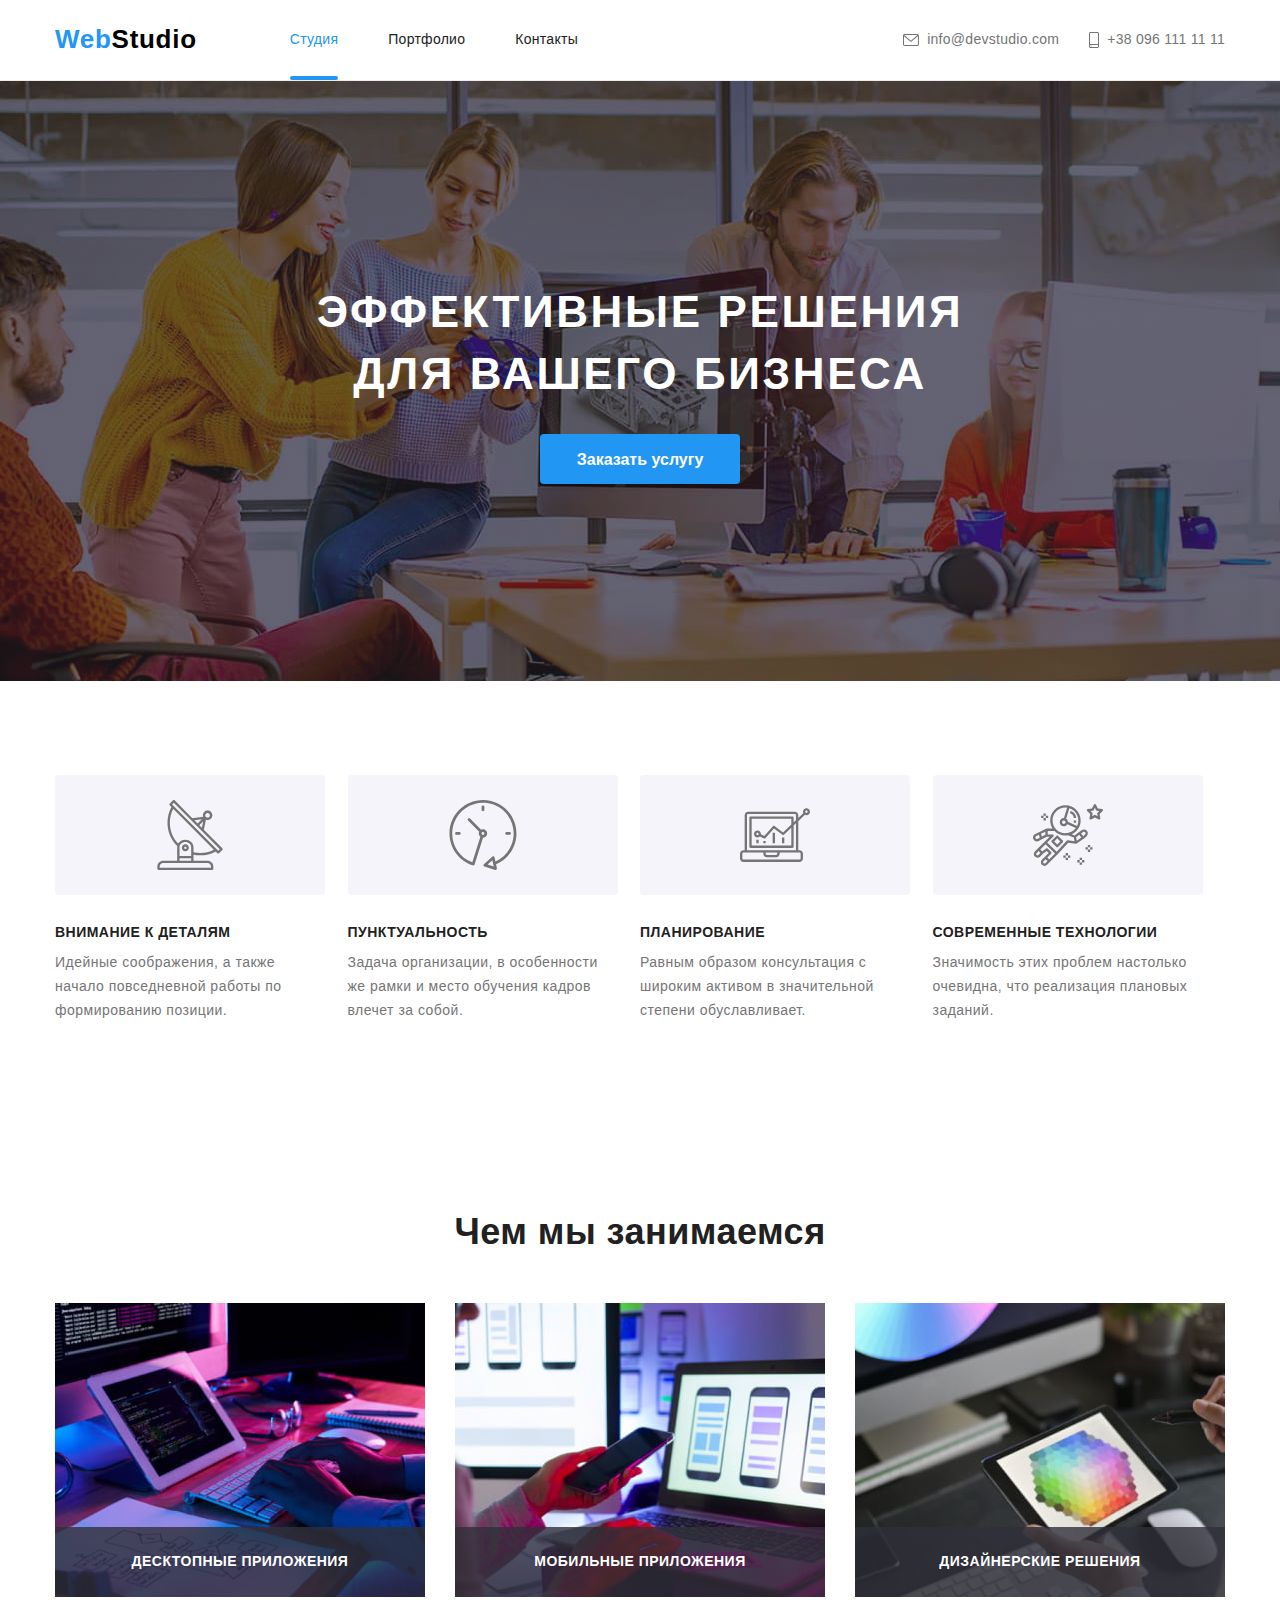
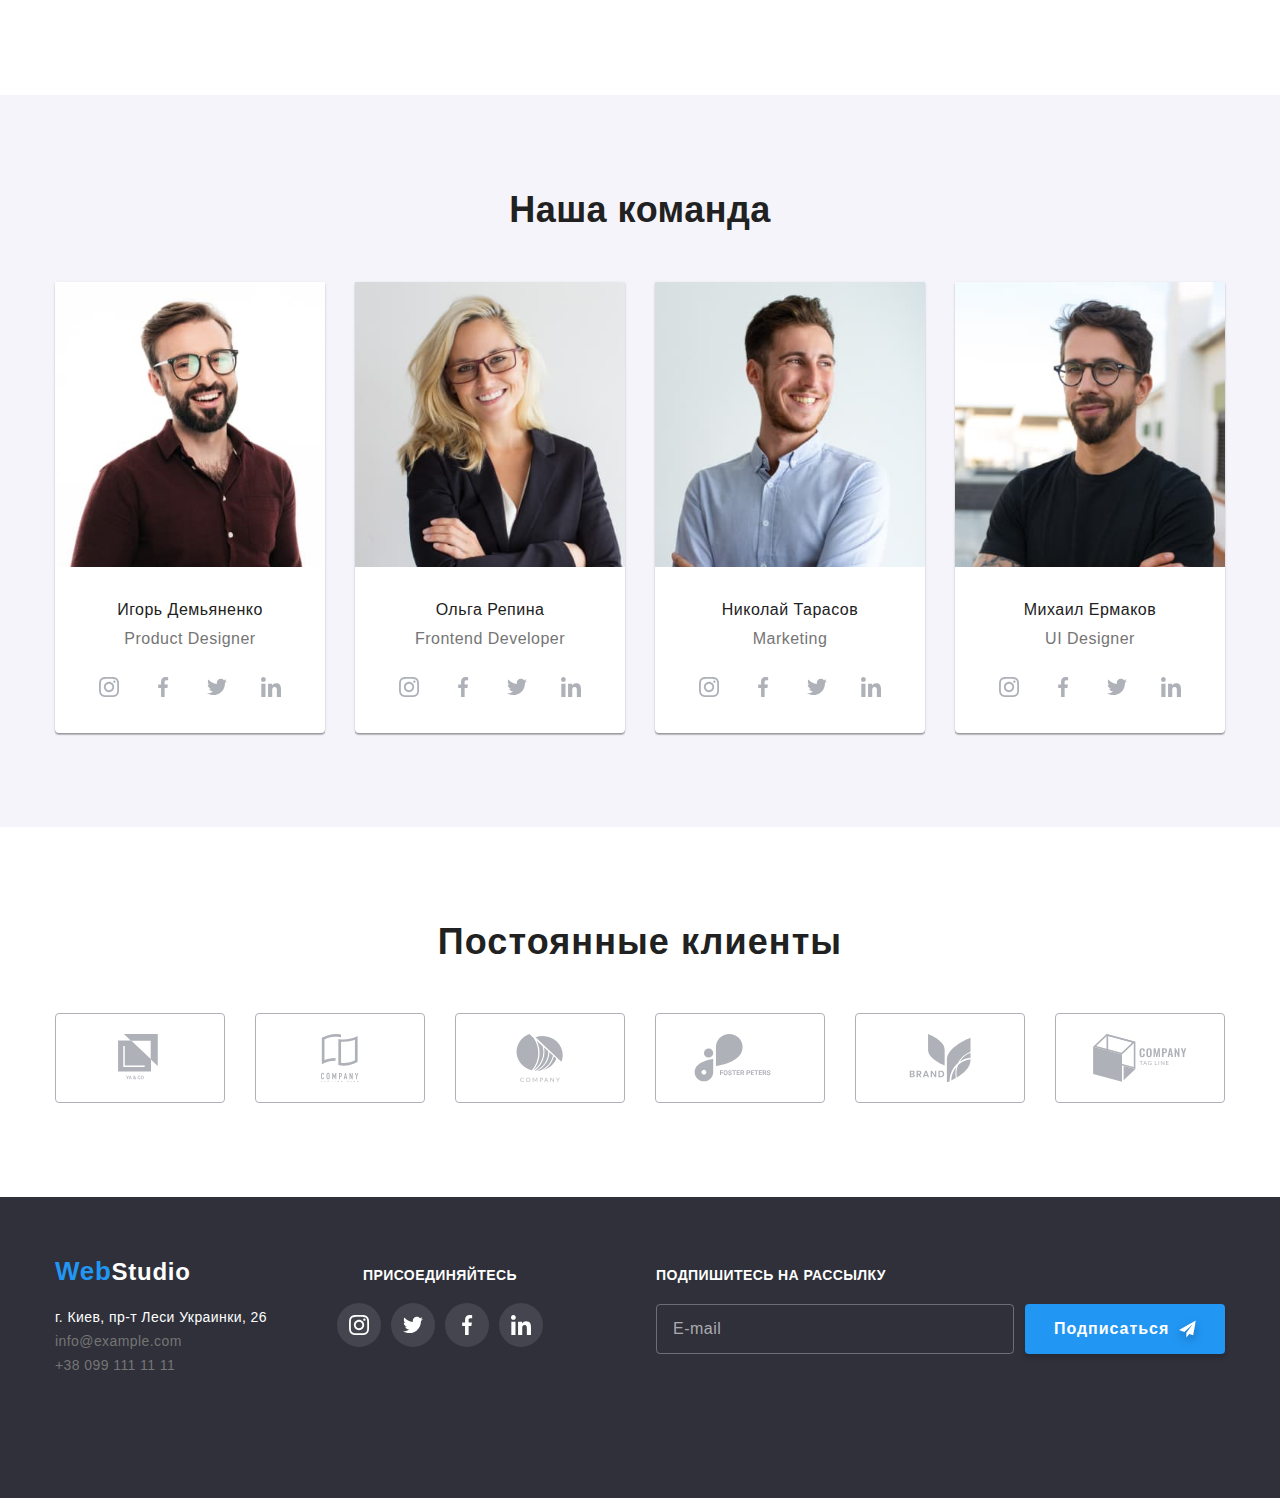
==== commit 9141e63a: "Вносить правки до позиціонування" ====
--- a/index.html
+++ b/index.html
@@ -34,20 +34,20 @@
                 </button>
 
                 <div class="page-header__menu" id="page-header__menu" data-menu>
-                        <ul class="page-hader__list-pages"> 
+                        <ul class="page-header__list-pages"> 
                             <li class="page-header__item-pages"><a href="./index.html" class="page-header__link page-header__link--current">Студия</a></li>
                             <li class="page-header__item-pages"><a href="./portfolio.html" class="page-header__link">Портфолио</a></li>
                             <li class="page-header__item-pages"><a href="#" class="page-header__link">Контакты</a></li>
                         </ul>
                         <ul class="page-header__list-contacts">
-                            <li class="page-header__item-contacts"><a class="page-header__contacts-link page-header__contacts--tel" href="tel:+380961111111">
-                                <svg class="page-header__contacts--smartphone page-header__contacts--icon">
-                                    <use href="./icons/symbol-defs.svg#icon-smartphone"></use>
-                                </svg>+38 096 111 11 11</a></li>
                             <li class="page-header__item-contacts"><a class="page-header__contacts-link page-header__contacts--mail" href="mailto:info@devstudio.com">
                                 <svg class="page-header__contacts--envelope page-header__contacts--icon">
                                     <use href="./icons/symbol-defs.svg#icon-envelope"></use>
                                 </svg>info@devstudio.com</a></li>
+                            <li class="page-header__item-contacts"><a class="page-header__contacts-link page-header__contacts--tel" href="tel:+380961111111">
+                                <svg class="page-header__contacts--smartphone page-header__contacts--icon">
+                                    <use href="./icons/symbol-defs.svg#icon-smartphone"></use>
+                                </svg>+38 096 111 11 11</a></li>                            
                         </ul>
                         <ul class="page-header__list-social">
                             <li class="page-header__item-social"><a href="" class="page-header__link-social" aria-label="instagram">Instagram</a></li>
@@ -187,7 +187,7 @@
                   <img
                     class="team__img"
                     src="./images/team/img-igor-demyanenko-mobile.jpg"
-                    alt="фото-портрет Игоря Демьяненко"
+                    alt="фото Игоря Демьяненко"
                   />
                 </picture>
                     <div class="team__text">
@@ -253,7 +253,7 @@
                   <img
                     class="team__img"
                     src="./images/team/img-olga-repina-mobile.jpg"
-                    alt="фото-портрет Ольги Репиной"
+                    alt="фото Ольги Репиной"
                   />
                 </picture>
                     <div class="team__text">
@@ -319,7 +319,7 @@
                   <img
                     class="team__img"
                     src="./images/team/img-nikolay-tarasov-mobile.jpg"
-                    alt="фото-портрет Николая Тарасова"
+                    alt="фото Николая Тарасова"
                   />
                 </picture>
                     <div class="team__text">
@@ -385,7 +385,7 @@
                   <img
                     class="team__img"
                     src="./images/team/img-mihail-ermakov-mobile.jpg"
-                    alt="фото-портрет Михаила Ермакова"
+                    alt="фото Михаила Ермакова"
                   />
                 </picture>
                     <div class="team__text">
@@ -435,42 +435,42 @@
         <div class="container">
             <h2 class="customers__caption">Постоянные клиенты</h2>
             <ul class="customers__list">
-                <li class="customers__item">
+                <li class="customers__list-item">
                     <a class="customers__link" href="">
                         <svg class="customers__icon">
                             <use href="./icons/symbol-defs.svg#icon-yaco"></use>
                         </svg>
                     </a>
                 </li>
-                <li class="customers__item">
+                <li class="customers__list-item">
                     <a class="customers__link" href="">
                         <svg class="customers__icon">
                             <use href="./icons/symbol-defs.svg#icon-tagline"></use>
                         </svg>
                     </a>
                 </li>
-                <li class="customers__item">
+                <li class="customers__list-item">
                     <a class="customers__link" href="">
                         <svg class="customers__icon">
                             <use href="./icons/symbol-defs.svg#icon-company"></use>
                         </svg>
                     </a>
                 </li>
-                <li class="customers__item">
+                <li class="customers__list-item">
                     <a class="customers__link" href="">
                         <svg class="customers__icon">
                             <use href="./icons/symbol-defs.svg#icon-foster"></use>
                         </svg>
                     </a>
                 </li>
-                <li class="customers__item">
+                <li class="customers__list-item">
                     <a class="customers__link" href="">
                         <svg class="customers__icon">
                             <use href="./icons/symbol-defs.svg#icon-brand"></use>
                         </svg>
                     </a>
                 </li>
-                <li class="customers__item">
+                <li class="customers__list-item">
                     <a class="customers__link" href="">
                         <svg class="customers__icon">
                             <use href="./icons/symbol-defs.svg#icon-tag"></use>
--- a/css/main.min.css
+++ b/css/main.min.css
@@ -1,3 +1,3 @@
 /*! modern-normalize v1.0.0 | MIT License | https://github.com/sindresorhus/modern-normalize */*,*::before,*::after{-webkit-box-sizing:border-box;box-sizing:border-box}:root{-moz-tab-size:4;-o-tab-size:4;tab-size:4}html{line-height:1.15;-webkit-text-size-adjust:100%}body{margin:0}body{font-family:system-ui,-apple-system,"Segoe UI",Roboto,Helvetica,Arial,sans-serif,"Apple Color Emoji","Segoe UI Emoji"}hr{height:0;color:inherit}abbr[title]{-webkit-text-decoration:underline dotted;text-decoration:underline dotted}b,strong{font-weight:bolder}code,kbd,samp,pre{font-family:ui-monospace, SFMono-Regular, Consolas, "Liberation Mono", Menlo,- monospace;font-size:1em}small{font-size:80%}sub,sup{font-size:75%;line-height:0;position:relative;vertical-align:baseline}sub{bottom:-0.25em}sup{top:-0.5em}table{text-indent:0;border-color:inherit}button,input,optgroup,select,textarea{font-family:inherit;font-size:100%;line-height:1.15;margin:0}button,select{text-transform:none}button,[type="button"],[type="reset"],[type="submit"]{-webkit-appearance:button}::-moz-focus-inner{border-style:none;padding:0}:-moz-focusring{outline:1px dotted ButtonText}:-moz-ui-invalid{box-shadow:none}legend{padding:0}progress{vertical-align:baseline}::-webkit-inner-spin-button,::-webkit-outer-spin-button{height:auto}[type="search"]{-webkit-appearance:textfield;outline-offset:-2px}::-webkit-search-decoration{-webkit-appearance:none}::-webkit-file-upload-button{-webkit-appearance:button;font:inherit}summary{display:list-item}@font-face{font-family:"Roboto";font-style:normal;font-weight:400;src:url("../fonts/roboto-v20-cyrillic-ext_cyrillic-regular.eot");src:local(""),url("../fonts/roboto-v20-cyrillic-ext_cyrillic-regular.eot?#iefix") format("embedded-opentype"),url("../fonts/roboto-v20-cyrillic-ext_cyrillic-regular.woff2") format("woff2"),url("../fonts/roboto-v20-cyrillic-ext_cyrillic-regular.woff") format("woff"),url("../fonts/roboto-v20-cyrillic-ext_cyrillic-regular.ttf") format("truetype"),url("../fonts/roboto-v20-cyrillic-ext_cyrillic-regular.svg#Roboto") format("svg")}@font-face{font-family:"Roboto";font-style:normal;font-weight:500;src:url("../fonts/roboto-v20-cyrillic-ext_cyrillic-500.eot");src:local(""),url("../fonts/roboto-v20-cyrillic-ext_cyrillic-500.eot?#iefix") format("embedded-opentype"),url("../fonts/roboto-v20-cyrillic-ext_cyrillic-500.woff2") format("woff2"),url("../fonts/roboto-v20-cyrillic-ext_cyrillic-500.woff") format("woff"),url("../fonts/roboto-v20-cyrillic-ext_cyrillic-500.ttf") format("truetype"),url("../fonts/roboto-v20-cyrillic-ext_cyrillic-500.svg#Roboto") format("svg")}@font-face{font-family:"Roboto";font-style:normal;font-weight:700;src:url("../fonts/roboto-v20-cyrillic-ext_cyrillic-700.eot");src:local(""),url("../fonts/roboto-v20-cyrillic-ext_cyrillic-700.eot?#iefix") format("embedded-opentype"),url("../fonts/roboto-v20-cyrillic-ext_cyrillic-700.woff2") format("woff2"),url("../fonts/roboto-v20-cyrillic-ext_cyrillic-700.woff") format("woff"),url("../fonts/roboto-v20-cyrillic-ext_cyrillic-700.ttf") format("truetype"),url("../fonts/roboto-v20-cyrillic-ext_cyrillic-700.svg#Roboto") format("svg")}@font-face{font-family:"Roboto";font-style:normal;font-weight:900;src:url("../fonts/roboto-v20-cyrillic-ext_cyrillic-900.eot");src:local(""),url("../fonts/roboto-v20-cyrillic-ext_cyrillic-900.eot?#iefix") format("embedded-opentype"),url("../fonts/roboto-v20-cyrillic-ext_cyrillic-900.woff2") format("woff2"),url("../fonts/roboto-v20-cyrillic-ext_cyrillic-900.woff") format("woff"),url("../fonts/roboto-v20-cyrillic-ext_cyrillic-900.ttf") format("truetype"),url("../fonts/roboto-v20-cyrillic-ext_cyrillic-900.svg#Roboto") format("svg")}@font-face{font-family:"Raleway";font-style:normal;font-weight:700;src:url("../fonts/raleway-v19-latin-700.eot");src:local(""),url("../fonts/raleway-v19-latin-700.eot?#iefix") format("embedded-opentype"),url("../fonts/raleway-v19-latin-700.woff2") format("woff2"),url("../fonts/raleway-v19-latin-700.woff") format("woff"),url("../fonts/raleway-v19-latin-700.ttf") format("truetype"),url("../fonts/raleway-v19-latin-700.svg#Raleway") format("svg")}.backdrop__container{top:50%;left:50%;-webkit-transform:translate(-50%, -50%);transform:translate(-50%, -50%)}body{font-family:"Roboto",sans-serif;color:#757575;font-style:normal;font-size:16px;font-weight:700;letter-spacing:0.03em;min-width:320px;max-width:1600px;margin-left:auto;margin-right:auto}section{margin:0;padding:0}h1,h2,h3,p,ul{margin:0;padding:0}a{text-decoration:none}li{list-style:none}.container{padding-left:15px;padding-right:15px;margin-left:auto;margin-right:auto}@media screen and (min-width: 480px){.container{width:480px}}@media screen and (min-width: 768px){.container{width:768px}}@media screen and (min-width: 1200px){.container{width:1200px}}.visually-hidden{position:absolute;clip:rect(0 0 0 0);width:1px;height:1px;margin:-1px}.page-header{border-bottom:1px solid #ececec}.page-header__container{position:relative}.page-header__nav{display:-webkit-box;display:-ms-flexbox;display:flex;-webkit-box-align:center;-ms-flex-align:center;align-items:center;max-height:60px}.page-header__menu-btn{display:-webkit-inline-box;display:-ms-inline-flexbox;display:inline-flex;padding:0;margin:0;margin-left:auto;border:none;background-color:transparent;cursor:pointer;z-index:2}.page-header__menu-btn:hover,.page-header__menu-btn:focus{fill:#2196f3}@media screen and (min-width: 768px){.page-header__menu-btn{display:none}}.page-header__menu-close{display:none}.page-header__menu-btn.is-open .page-header__menu_close{display:block}.page-header__menu-btn.is-open .page-header__menu_humburger{display:none}.page-header__menu{display:-webkit-box;display:-ms-flexbox;display:flex;-webkit-box-pack:justify;-ms-flex-pack:justify;justify-content:space-between}@media screen and (max-width: 767px){.page-header__menu{display:none;-webkit-box-orient:vertical;-webkit-box-direction:normal;-ms-flex-direction:column;flex-direction:column;position:absolute;top:0;left:0;width:100%;min-height:550px;height:100vh;padding:48px 40px;-webkit-box-shadow:0px 4px 8px rgba(0,0,0,0.04),0px 2px 4px rgba(0,0,0,0.08),0px 1px 3px rgba(0,0,0,0.16);box-shadow:0px 4px 8px rgba(0,0,0,0.04),0px 2px 4px rgba(0,0,0,0.08),0px 1px 3px rgba(0,0,0,0.16);background-color:#fff;z-index:1}.page-header__menu.is-open{display:-webkit-box;display:-ms-flexbox;display:flex}}@media screen and (max-width: 767px) and (min-width: 768px){.page-header__menu{display:-webkit-box;display:-ms-flexbox;display:flex;-webkit-box-align:center;-ms-flex-align:center;align-items:center}}@media screen and (max-width: 767px) and (min-width: 768px){.page-header__menu{-webkit-box-flex:1;-ms-flex-positive:1;flex-grow:1}}@media screen and (min-width: 768px){.page-header__list-pages{display:-webkit-box;display:-ms-flexbox;display:flex;margin-right:84px}.page-header__list-pages__item{margin-right:50px}.page-header__list-pages__item:last-child{margin-right:0}}@media screen and (max-width: 767px){.page-header__item-pages{margin-bottom:32px}}.page-header__item-pages:last-child{margin-bottom:0}.page-header__link{font-weight:500;font-size:40px;line-height:1.175em;letter-spacing:0.02em;position:relative;color:#212121;-webkit-transition-property:color;transition-property:color;-webkit-transition-duration:250ms;transition-duration:250ms;-webkit-transition-timing-function:cubic-bezier(0.4, 0, 0.2, 1);transition-timing-function:cubic-bezier(0.4, 0, 0.2, 1)}.page-header__link--current{color:#2196f3}@media screen and (min-width: 768px){.page-header__link--current::after{content:"";position:absolute;left:0;bottom:0;display:block;width:100%;height:4px;background-color:#2196f3;border-radius:2px}}.page-header .page-header__list-contacts{padding:0}.page-header .page-header__list-contacts .page-header__item-contacts{margin-right:30px}.page-header .page-header__list-contacts .page-header__item-contacts:last-child{margin-right:0}.page-header .page-header__list-contacts .page-header__contacts-link{display:-webkit-box;display:-ms-flexbox;display:flex;-webkit-box-align:center;-ms-flex-align:center;align-items:center;font-weight:500;font-size:14px;line-height:1.14em;letter-spacing:0.02em;color:#757575}@media screen and (min-width: 768px) and (max-width: 1199px){.page-header .page-header__list-contacts .page-header__contacts-link{font-size:12px;line-height:1.17em}}.page-header .page-header__list-contacts .page-header__contacts-link:hover,.page-header .page-header__list-contacts .page-header__contacts-link:focus{color:#2196f3}.page-header .page-header__list-contacts .page-header__contacts--envelope{display:none;width:16px;height:12px;fill:currentColor;margin-right:10px}.page-header .page-header__list-contacts .page-header__contacts--smartphone{display:none;width:10px;height:16px;fill:currentColor;margin-right:10px}@media screen and (max-width: 767px){.page-header .page-header__list-contacts{display:-webkit-box;display:-ms-flexbox;display:flex;-webkit-box-orient:vertical;-webkit-box-direction:reverse;-ms-flex-direction:column-reverse;flex-direction:column-reverse;margin-bottom:64px}.page-header .page-header__list-contacts .page-header__contacts-link{font-size:24px;line-height:1.17em}.page-header .page-header__list-contacts .page-header__item-contacts:last-child .page-header__contacts-link{margin-bottom:32px;font-size:34px;line-height:1.18;color:#2196f3}}@media screen and (min-width: 768px){.page-header .page-header__list-contacts{margin-left:auto}.page-header .page-header__list-contacts .page-header__contacts--envelope,.page-header .page-header__list-contacts .page-header__contacts--smartphone{display:block}}@media screen and (max-width: 1199px){.page-header .page-header__list-contacts .page-header__item-contacts:first-child{margin-bottom:10px}}@media screen and (min-width: 1200px){.page-header .page-header__list-contacts{display:-webkit-box;display:-ms-flexbox;display:flex}.page-header .page-header__list-contacts .page-header__contacts-link{padding:32px 0}}.page-header .page-header__list-social{display:-webkit-box;display:-ms-flexbox;display:flex}.page-header .page-header__list-social .page-header__item-social{padding:0 10px}.page-header .page-header__list-social .page-header__item-social:not(:first-child){border-left:1px solid rgba(33,33,33,0.2)}.page-header .page-header__list-social .page-header__item-social:first-child{padding-left:0}.page-header .page-header__list-social .page-header__item-social:last-child{padding-right:0}.page-header .page-header__list-social .page-header__link-social{font-weight:500;font-size:18px;line-height:1.22;letter-spacing:0.02em;color:#2196f3}@media screen and (min-width: 768px){.page-header .page-header__list-social{display:none}}.page-header__link--current{color:#2196f3}.page-header__link:hover,.page-header__link:focus{color:#2196f3}.page-header__contacts--envelope,.page-header__contacts--smartphone{display:none}@media (min-width: 767px){.page-header{padding:21px 15px}.page-header__container{display:-webkit-box;display:-ms-flexbox;display:flex;-webkit-box-orient:horizontal;-webkit-box-direction:normal;-ms-flex-direction:row;flex-direction:row;-webkit-box-align:center;-ms-flex-align:center;align-items:center}.page-header__item-pages{display:inline-block}.page-header__container{padding-left:0;padding-right:0}.page-header__list-pages{display:-webkit-box;display:-ms-flexbox;display:flex;-webkit-box-align:center;-ms-flex-align:center;align-items:center;-webkit-box-pack:center;-ms-flex-pack:center;justify-content:center}.page-header__menu{padding:0}.page-header__item-social{display:none}.page-header__item-pages:not(:last-child){margin-right:40px;margin-bottom:0}.page-header__item-pages:last-child{margin-right:84px;margin-bottom:0}.page-header__link{font-size:14px;line-height:1.14em;padding-top:32px;padding-bottom:32px}.page-header__link::after{content:"";position:absolute;bottom:0;left:0;display:block;width:100%;height:4px;border-radius:2px;background-color:#2196f3;opacity:0;-webkit-transition-property:opacity;transition-property:opacity;-webkit-transition-duration:250ms;transition-duration:250ms;-webkit-transition-timing-function:cubic-bezier(0.4, 0, 0.2, 1);transition-timing-function:cubic-bezier(0.4, 0, 0.2, 1)}.page-header__link--current.page-header__link::after,.page-header__link:hover::after{opacity:1}.page-header__list-contacts{display:-webkit-box;display:-ms-flexbox;display:flex;-webkit-box-orient:vertical;-webkit-box-direction:reverse;-ms-flex-direction:column-reverse;flex-direction:column-reverse}.page-header__item-tel{font-size:12px;line-height:1.17em;margin:0}.page-header__item-mail{font-size:12px;line-height:1.17em;margin-bottom:10px}.page-header__contacts--mail,.page-header__contacts--tel{color:#757575;-webkit-transition-property:color;transition-property:color;-webkit-transition-duration:250ms;transition-duration:250ms;-webkit-transition-timing-function:cubic-bezier(0.4, 0, 0.2, 1);transition-timing-function:cubic-bezier(0.4, 0, 0.2, 1)}.page-header__contacts--mail:hover,.page-header__contacts--mail:focus,.page-header__contacts--tel:hover,.page-header__contacts--tel:focus,.page-header__contacts--icon:hover,.page-header__contacts--icon:focus{color:#2196f3}.page-header__contacts--mail,.page-header__contacts--tel{display:-webkit-box;display:-ms-flexbox;display:flex;-webkit-box-align:center;-ms-flex-align:center;align-items:center}.page-header__contacts--icon{margin-right:10px;fill:currentColor}.page-header__contacts--envelope{display:inline-block;width:16px;height:12px}.page-header__contacts--smartphone{display:inline-block;width:10px;height:16px}}@media (min-width: 1023px){.page-header{padding:24px 15px}.page-header__container{display:-webkit-box;display:-ms-flexbox;display:flex;-webkit-box-orient:horizontal;-webkit-box-direction:normal;-ms-flex-direction:row;flex-direction:row;-webkit-box-align:center;-ms-flex-align:center;align-items:center}.page-header__item-pages{display:inline-block}.page-header__container{padding-left:0;padding-right:0}.page-header__list-pages{display:-webkit-box;display:-ms-flexbox;display:flex;-webkit-box-align:center;-ms-flex-align:center;align-items:center;-webkit-box-pack:center;-ms-flex-pack:center;justify-content:center}.page-header__menu{padding:0}.page-header__item-social{display:none}.page-header__item-pages:not(:last-child){margin-right:50px;margin-bottom:0}.page-header__item-pages:last-child{margin-right:305px;margin-bottom:0}.page-header__link{font-size:14px;line-height:1.14em;padding-top:32px;padding-bottom:32px}.page-header__link::after{content:"";position:absolute;bottom:0;left:0;display:block;width:100%;height:4px;border-radius:2px;background-color:#2196f3;opacity:0;-webkit-transition-property:opacity;transition-property:opacity;-webkit-transition-duration:250ms;transition-duration:250ms;-webkit-transition-timing-function:cubic-bezier(0.4, 0, 0.2, 1);transition-timing-function:cubic-bezier(0.4, 0, 0.2, 1)}.page-header__link--current.page-header__link::after,.page-header__link:hover::after{opacity:1}.page-header__list-contacts{display:-webkit-box;display:-ms-flexbox;display:flex;-webkit-box-orient:horizontal;-webkit-box-direction:reverse;-ms-flex-direction:row-reverse;flex-direction:row-reverse}.page-header__item-tel{font-size:12px;line-height:1.17em;margin:0}.page-header__item-mail{font-size:12px;line-height:1.17em;margin-bottom:0}.page-header__contacts--mail,.page-header__contacts--tel{color:#757575;-webkit-transition-property:color;transition-property:color;-webkit-transition-duration:250ms;transition-duration:250ms;-webkit-transition-timing-function:cubic-bezier(0.4, 0, 0.2, 1);transition-timing-function:cubic-bezier(0.4, 0, 0.2, 1)}.page-header__contacts--mail:hover,.page-header__contacts--mail:focus,.page-header__contacts--tel:hover,.page-header__contacts--tel:focus,.page-header__contacts--icon:hover,.page-header__contacts--icon:focus{color:#2196f3}.page-header__contacts--mail,.page-header__contacts--tel{display:-webkit-box;display:-ms-flexbox;display:flex;-webkit-box-align:center;-ms-flex-align:center;align-items:center}.page-header__contacts--mail{margin-right:30px}.page-header__contacts--icon{margin-right:10px;fill:currentColor}.page-header__contacts--envelope{display:inline-block;width:16px;height:12px}.page-header__contacts--smartphone{display:inline-block;width:10px;height:16px}}.logo{font-family:"Raleway",sans-serif;font-size:24px;line-height:1.17em;letter-spacing:0.03em}.page-header__logo--blue,.footer__logo--blue{color:#2196f3}.page-header__logo--black{margin-right:88px;color:#000}.footer__logo{margin-bottom:20px;text-align:center}.footer__logo--white{color:#fff}@media (min-width: 1023px){.footer__logo{text-align:left}}@media (min-width: 767px){footer__logo-address{margin-right:165px}}.hero{padding:0;text-align:center;background:#c4c4c4}.hero__overlay{min-width:320px;max-width:1600px;height:400px;margin-left:auto;margin-right:auto;padding-top:118px;padding-bottom:118px;background-image:-webkit-gradient(linear, left top, right top, from(rgba(47,48,58,0.4)), to(rgba(47,48,58,0.4))),url(../images/hero-mobile.jpg);background-image:linear-gradient(to right, rgba(47,48,58,0.4), rgba(47,48,58,0.4)),url(../images/hero-mobile.jpg);background-repeat:no-repeat;background-position:center;background-size:cover}@media screen and (min-width: 481px){.hero__overlay{background-image:-webkit-gradient(linear, left top, right top, from(rgba(47,48,58,0.4)), to(rgba(47,48,58,0.4))),url(../images/hero-tablet.jpg);background-image:linear-gradient(to right, rgba(47,48,58,0.4), rgba(47,48,58,0.4)),url(../images/hero-tablet.jpg)}}@media screen and (min-width: 769px){.hero__overlay{background-image:-webkit-gradient(linear, left top, right top, from(rgba(47,48,58,0.4)), to(rgba(47,48,58,0.4))),url(../images/hero.jpg);background-image:linear-gradient(to right, rgba(47,48,58,0.4), rgba(47,48,58,0.4)),url(../images/hero.jpg)}}@media screen and (min-width: 1200px){.hero__overlay{height:600px;padding-top:200px;padding-bottom:200px}}.hero__caption{font-weight:900;font-size:26px;line-height:1.62em;text-align:center;letter-spacing:0.06em;text-transform:uppercase;max-width:360px;margin-left:auto;margin-right:auto;margin-top:0;margin-bottom:30px;color:#fff}@media screen and (min-width: 1200px){.hero__caption{font-size:44px;line-height:1.36;width:696px}}.hero__button{font-weight:700;line-height:1.875em;text-align:center;color:#fff;background-color:#2196f3;cursor:pointer;min-width:200px;max-height:50px;border:1px solid transparent;-webkit-box-shadow:0px 4px 4px rgba(0,0,0,0.15);box-shadow:0px 4px 4px rgba(0,0,0,0.15);border-radius:4px;padding:10px 32px}@media (min-width: 1023px){.hero__caption{font-size:44px;max-width:696px;line-height:1.4em}}.backdrop{position:fixed;top:0;left:0;width:100%;height:100%;background:rgba(0,0,0,0.2);-webkit-transition-property:all;transition-property:all;-webkit-transition-duration:250ms;transition-duration:250ms;-webkit-transition-timing-function:cubic-bezier(0.4, 0, 0.2, 1);transition-timing-function:cubic-bezier(0.4, 0, 0.2, 1)}.backdrop__container{position:absolute;top:50%;left:50%;padding:40px;min-width:320px;width:100%;max-width:450px;height:609px;-webkit-box-shadow:0px 1px 3px rgba(0,0,0,0.12),0px 1px 1px rgba(0,0,0,0.14),0px 2px 1px rgba(0,0,0,0.2);box-shadow:0px 1px 3px rgba(0,0,0,0.12),0px 1px 1px rgba(0,0,0,0.14),0px 2px 1px rgba(0,0,0,0.2);border-radius:4px;background:#fff}.backdrop--hidden{opacity:0;pointer-events:none}@media (min-width: 1023px){.backdrop__container{max-width:528px;height:581px}}.modal__caption{font-size:20px;line-height:23px;text-align:center;color:#212121;margin-bottom:12px}.modal__input-caption{font-weight:normal;font-size:12px;line-height:14px;letter-spacing:0.01em;color:#757575;margin-bottom:10px}.modal__input-name{margin-bottom:4px}.modal__input-field,.modal__feedback{position:relative;left:50%;-webkit-transform:translateX(-50%);transform:translateX(-50%);width:370px;height:40px;border:1px solid rgba(33,33,33,0.2);padding:12px 42px;border-radius:4px;-webkit-transition-property:border;transition-property:border;-webkit-transition-duration:250ms;transition-duration:250ms;-webkit-transition-timing-function:cubic-bezier(0.4, 0, 0.2, 1);transition-timing-function:cubic-bezier(0.4, 0, 0.2, 1)}.modal__input-field-box{position:relative}.modal__img{position:absolute;left:12px;top:50%;-webkit-transform:translateY(-50%);transform:translateY(-50%);width:18px;height:18px;fill:#212121;-webkit-transition-property:fill;transition-property:fill;-webkit-transition-duration:250ms;transition-duration:250ms;-webkit-transition-timing-function:cubic-bezier(0.4, 0, 0.2, 1);transition-timing-function:cubic-bezier(0.4, 0, 0.2, 1)}.modal__feedback{height:120px;padding:12px 16px;margin-bottom:10px;resize:none}.modal__input-field:hover,.modal__input-field:focus,.modal__feedback:hover,.modal__feedback:focus{outline:none;border:1px solid #2196f3}.modal__input-field:hover+.modal__img,.modal__input-field:focus+.modal__img{fill:#2196f3}.modal__close-button{position:absolute;top:8px;right:8px;width:30px;height:30px;padding:10px;text-align:center;background-color:#fff;border:1px solid rgba(0,0,0,0.1);border-radius:30px}.modal__close-icon{position:absolute;width:11px;height:11px;top:50%;left:50%;-webkit-transform:translate(-50%, -50%);transform:translate(-50%, -50%);fill:currentColor;-webkit-transition-property:fill;transition-property:fill;-webkit-transition-duration:250ms;transition-duration:250ms;-webkit-transition-timing-function:cubic-bezier(0.4, 0, 0.2, 1);transition-timing-function:cubic-bezier(0.4, 0, 0.2, 1)}.modal__close-button:hover .modal__close-icon,.modal__close-button:focus .modal__close-icon{fill:#2196f3}.modal__checkbox{position:relative;font-size:14px;line-height:24px;color:#757575;padding-bottom:30px;text-align:right}.modal__checkbox-text{position:relative;font-weight:400;font-size:12px;line-height:1.7em;letter-spacing:0.03em;color:#757575}.modal__checkbox-icon{position:absolute;width:16px;height:15px;left:0;top:50%;-webkit-transform:translateY(-50%);transform:translateY(-50%);border:1px solid #212121;border-radius:2px;text-align:center;cursor:pointer;-webkit-transition-property:color background-color box-shadow;transition-property:color background-color box-shadow;-webkit-transition-duration:250ms;transition-duration:250ms;-webkit-transition-timing-function:cubic-bezier(0.4, 0, 0.2, 1);transition-timing-function:cubic-bezier(0.4, 0, 0.2, 1)}.modal__checkbox-icon--unchecked{background-color:none;fill:#212121}.modal__checkbox-input:not(:checked) ~ * .modal__checkbox-icon--checked{background-color:none;fill:none}.modal__checkbox-input:checked ~ * .modal__checkbox-icon--checked{background-color:#2196f3;fill:#fff;border:1px solid #2196f3}.modal__link{text-decoration:underline;color:#2196f3;font-size:12px;line-height:1.7em;padding-bottom:30px}.modal__send-button{position:absolute;left:50%;-webkit-transform:translateX(-50%);transform:translateX(-50%);min-width:200px;max-height:50px;font-size:16px;line-height:1.875em;letter-spacing:0.06em;text-align:center;cursor:pointer;background-color:#2196f3;color:#fff;border:1px solid transparent;-webkit-box-shadow:0px 4px 4px rgba(0,0,0,0.15);box-shadow:0px 4px 4px rgba(0,0,0,0.15);border-radius:4px;padding:10px 56px;-webkit-transition-property:background-color;transition-property:background-color;-webkit-transition-duration:250ms;transition-duration:250ms;-webkit-transition-timing-function:cubic-bezier(0.4, 0, 0.2, 1);transition-timing-function:cubic-bezier(0.4, 0, 0.2, 1)}.modal__send-button:hover,.modal__send-button:focus{background-color:#188ce8}@media (min-width: 1023px){.modal__input-field,.modal__feedback{width:448px}}.advantages{padding-top:60px;padding-bottom:60px}.advantages__item{width:450px;padding:0}.advantages__img{width:450px;height:120px;background-color:#f5f4fa;padding:25px 190px;margin-bottom:30px;border-radius:4px}.advantages__icon{width:70px;height:70px;margin:auto;fill:currentColor}.advantages__caption{font-size:14px;line-height:1.14em;text-transform:uppercase;color:#212121;margin-bottom:10px;text-align:center}.advantages__text{font-weight:400;font-size:14px;line-height:1.71em;max-width:450px;margin-right:auto;margin-left:auto;margin-bottom:30px}@media (min-width: 767px){.advantages__list{display:-webkit-box;display:-ms-flexbox;display:flex;-webkit-box-pack:center;-ms-flex-pack:center;justify-content:center;-ms-flex-wrap:wrap;flex-wrap:wrap}.advantages__item{width:354px;-ms-flex-preferred-size:calc(100% / 3 - 10px);flex-basis:calc(100% / 3 - 10px)}.advantages__item:not(:last-child){margin-bottom:30px}.advantages__item:not(:nth-child(2n)){margin-right:30px}.advantages__item:nth-child(3){margin-bottom:0}.advantages__img{max-width:354px;padding:25px 144px}}@media (min-width: 1023px){.advantages__caption{text-align:left}.advantages__list{display:-webkit-box;display:-ms-flexbox;display:flex;-webkit-box-pack:center;-ms-flex-pack:center;justify-content:center}.advantages__item{width:270px;-ms-flex-preferred-size:calc(100% / 4);flex-basis:calc(100% / 4)}.advantages__item:not(:last-child){margin-bottom:0}.advantages__item:not(:nth-child(2n)){margin-right:0}.advantages__img{max-width:270px;padding:25px 100px}.advantages__text{max-width:270px;margin-left:0;margin-bottom:0}}.occupation{display:none;padding-bottom:94px}.occupation__caption{font-size:36px;line-height:1.17em;text-align:center;color:#212121;margin-bottom:50px}.occupation__item{display:inline-block;position:relative;max-width:370px}.occupation__list>.occupation__item:not(:last-child){margin-right:30px}.occupation__text{position:absolute;font-size:14px;line-height:1.14em;text-align:center;text-transform:uppercase;width:370px;height:70px;padding-top:27px;top:224px;background:rgba(47,48,58,0.8);color:#fff}.address__item{text-align:center;font-style:normal;font-weight:400;font-size:14px;line-height:1.71em;letter-spacing:0.03em;margin-bottom:60px}.address__item:not(:last-child){margin-bottom:8px}.address__text--white{color:#fff}.address__text--grey{color:rgba(255,255,255,0.6)}@media (min-width: 1023px){.address__item{text-align:left;margin-bottom:0}.address{margin-right:85px}}.social__list{display:-webkit-box;display:-ms-flexbox;display:flex;-webkit-box-pack:center;-ms-flex-pack:center;justify-content:center}.social__list>.social__item:not(:last-child){margin-right:10px}.social__link{display:-webkit-inline-box;display:-ms-inline-flexbox;display:inline-flex;-webkit-box-pack:center;-ms-flex-pack:center;justify-content:center;-webkit-box-align:center;-ms-flex-align:center;align-items:center;background-color:rgba(255,255,255,0.1);width:44px;height:44px;border-radius:50%;color:#afb1b8;-webkit-transition-property:background-color color;transition-property:background-color color;-webkit-transition-duration:250ms;transition-duration:250ms;-webkit-transition-timing-function:cubic-bezier(0.4, 0, 0.2, 1);transition-timing-function:cubic-bezier(0.4, 0, 0.2, 1)}.social__link:hover,.social__link:focus{background-color:#2196f3;color:#fff}.social__icon{width:20px;height:20px;fill:currentColor}.social__icon--white{fill:#fff}.social__caption{font-style:normal;font-weight:bold;font-size:14px;line-height:16px;text-align:center;letter-spacing:0.03em;text-transform:uppercase;color:#fff;margin-bottom:20px}.social__footer{margin-bottom:60px}@media (min-width: 1023px){.social__footer{margin-bottom:0;margin-right:93px}}.team{background-color:#f5f4fa;padding-top:60px;padding-bottom:60px}.team__caption{font-size:28px;line-height:1.18em;text-align:center;color:#212121;margin-bottom:30px}.team__item{background-color:#fff;padding-bottom:24px;max-width:450px;border-radius:0px 0px 4px 4px;-webkit-box-shadow:0px 1px 3px rgba(0,0,0,0.12),0px 1px 1px rgba(0,0,0,0.14),0px 2px 1px rgba(0,0,0,0.2);box-shadow:0px 1px 3px rgba(0,0,0,0.12),0px 1px 1px rgba(0,0,0,0.14),0px 2px 1px rgba(0,0,0,0.2)}.team__img{margin-bottom:30px}.team__text-caption{font-weight:500;font-size:16px;color:#212121;margin-bottom:10px}.team__text{font-weight:400;font-size:16px;line-height:1.17em;text-align:center;margin-bottom:16px}@media (min-width: 767px){.team__list{display:-webkit-box;display:-ms-flexbox;display:flex;-webkit-box-pack:center;-ms-flex-pack:center;justify-content:center;-ms-flex-wrap:wrap;flex-wrap:wrap}.team__item{width:354px;-ms-flex-preferred-size:calc(100% / 3 - 10px);flex-basis:calc(100% / 3 - 10px)}.team__item:not(:last-child){margin-bottom:30px}.team__item:not(:nth-child(2n)){margin-right:30px}.team__item:nth-child(3){margin-bottom:0}.team__img{max-width:354px}}@media (min-width: 1023px){.team__list{display:-webkit-box;display:-ms-flexbox;display:flex;-webkit-box-pack:center;-ms-flex-pack:center;justify-content:center;-ms-flex-wrap:nowrap;flex-wrap:nowrap}.team__item{width:270px;-ms-flex-preferred-size:calc(100% / 4);flex-basis:calc(100% / 4)}.team__item:not(:last-child){margin-right:30px;margin-bottom:0}.team__item:nth-child(3){margin-bottom:0}.team__img{max-width:270px}}.customers{padding-top:60px;padding-bottom:60px}@media screen and (min-width: 1200px){.customers{padding-top:94px;padding-bottom:94px}}.customers__caption{font-size:28px;line-height:1.18em;text-align:center;color:#212121;margin-bottom:30px}@media screen and (min-width: 1200px){.customers__caption{margin-bottom:50px}}.customers__list{display:-webkit-box;display:-ms-flexbox;display:flex;-webkit-box-pack:center;-ms-flex-pack:center;justify-content:center;-ms-flex-wrap:wrap;flex-wrap:wrap}.customers__item{-ms-flex-preferred-size:calc(100% / 2 - 15px);flex-basis:calc(100% / 2 - 15px)}@media screen and (min-width: 768px){.customers__item{-ms-flex-preferred-size:calc((100% - 2 * 30px) / 3);flex-basis:calc((100% - 2 * 30px) / 3)}}@media screen and (min-width: 1200px){.customers__item{-ms-flex-preferred-size:calc((100% - 6 * 30px) / 6);flex-basis:calc((100% - 6 * 30px) / 6)}}@media screen and (max-width: 767px){.customers__item:nth-child(2n+1){margin-right:30px}.customers__item:nth-child(-n+4){margin-bottom:30px}}@media screen and (min-width: 768px) and (max-width: 1199px){.customers__item:nth-child(-n+3){margin-bottom:30px}.customers__item:not(:nth-child(3n+3)){margin-right:30px}}.customers__link{display:-webkit-inline-box;display:-ms-inline-flexbox;display:inline-flex;-webkit-box-pack:center;-ms-flex-pack:center;justify-content:center;-webkit-box-align:center;-ms-flex-align:center;align-items:center;-ms-flex-wrap:wrap;flex-wrap:wrap;color:#afb1b8;border:1px solid #afb1b8;border-radius:4px;min-width:208px;height:90px;-webkit-transition-property:border-color color;transition-property:border-color color;-webkit-transition-duration:250ms;transition-duration:250ms;-webkit-transition-timing-function:cubic-bezier(0.4, 0, 0.2, 1);transition-timing-function:cubic-bezier(0.4, 0, 0.2, 1)}.customers__link:hover,.customers__link:focus{fill:#2196f3;border-color:#2196f3}@media screen and (min-width: 1200px){.customers__link{width:170px}}.customers__icon{width:100%;height:55%;fill:currentColor}.footer{background-color:#2f303a;padding-top:60px;padding-bottom:60px;text-align:center}.subscribe{margin-left:auto;margin-right:auto}.subscribe__caption{font-style:normal;font-weight:bold;font-size:14px;line-height:16px;text-align:center;letter-spacing:0.03em;text-transform:uppercase;color:#fff;margin-bottom:20px}.subscribe__input{position:relative;left:50%;-webkit-transform:translateX(-50%);transform:translateX(-50%);width:450px;height:50px;background-color:transparent;margin-right:7px;border:1px solid rgba(255,255,255,0.3);-webkit-box-sizing:border-box;box-sizing:border-box;-webkit-filter:drop-shadow(0px 4px 4px rgba(0,0,0,0.15));filter:drop-shadow(0px 4px 4px rgba(0,0,0,0.15));border-radius:4px;padding:15px 16px;font-size:16px;line-height:1.25em;color:rgba(255,255,255,0.6);margin-bottom:20px}.subscribe__button{position:relative;width:200px;height:50px;background:#2196f3;border:1px solid transparent;-webkit-box-shadow:0px 4px 4px rgba(0,0,0,0.15);box-shadow:0px 4px 4px rgba(0,0,0,0.15);border-radius:4px;padding:10px 29px;font-weight:bold;font-size:16px;line-height:1.875em;text-align:left;letter-spacing:0.06em;left:50%;-webkit-transform:translateX(-50%);transform:translateX(-50%);color:#fff}.subscribe__icon{position:absolute;top:50%;-webkit-transform:translateY(-50%);transform:translateY(-50%);width:24px;height:24px;fill:#fff;margin-left:10px}@media (max-width: 768px){.subscribe{margin-right:0}.subscribe form{display:-webkit-box;display:-ms-flexbox;display:flex;-webkit-box-pack:center;-ms-flex-pack:center;justify-content:center;-webkit-box-orient:vertical;-webkit-box-direction:normal;-ms-flex-direction:column;flex-direction:column}}@media (min-width: 1023px){.subscribe{margin-left:0;margin-right:0}.subscribe__input{width:358px;margin-bottom:0;left:0;-webkit-transform:translateX(0);transform:translateX(0)}.subscribe__button{left:0;-webkit-transform:translateX(0);transform:translateX(0)}.subscribe__caption{text-align:left}}.portfolio{padding-top:60px;padding-bottom:60px}@media screen and (min-width: 1200px){.portfolio{padding-top:94px;padding-bottom:94px}}.filter__list{margin-bottom:40px}.filter__item{display:inline-block}.filter__list>.filter__item:not(:last-child){margin-right:8px}.filter__button{font-weight:500;font-size:16px;line-height:1.625em;text-align:center;color:#212121;background-color:#f5f4fa;min-height:40px;cursor:pointer;border:1px solid transparent;border-radius:4px;padding-top:6px;padding-left:22px;padding-bottom:6px;padding-right:22px;margin-bottom:15px;-webkit-transition-property:color background-color box-shadow;transition-property:color background-color box-shadow;-webkit-transition-duration:250ms;transition-duration:250ms;-webkit-transition-timing-function:cubic-bezier(0.4, 0, 0.2, 1);transition-timing-function:cubic-bezier(0.4, 0, 0.2, 1)}.filter__button:hover,.filter__button:focus{color:#fff;background-color:#2196f3;-webkit-box-shadow:0px 3px 1px rgba(0,0,0,0.1),0px 1px 2px rgba(0,0,0,0.08),0px 2px 2px rgba(0,0,0,0.12);box-shadow:0px 3px 1px rgba(0,0,0,0.1),0px 1px 2px rgba(0,0,0,0.08),0px 2px 2px rgba(0,0,0,0.12)}@media (min-width: 767px){.filter__list{text-align:center;margin-bottom:30px}.filter__button{margin-bottom:0}}@media (min-width: 1023px){.filter__list{margin-bottom:50px}}.projects__list{display:-webkit-box;display:-ms-flexbox;display:flex;-ms-flex-wrap:wrap;flex-wrap:wrap;-webkit-box-pack:justify;-ms-flex-pack:justify;justify-content:space-between}.projects__item{margin-bottom:30px}.projects__item:last-child{margin-bottom:0}@media screen and (min-width: 768px){.projects__item{max-width:354px;-ms-flex-preferred-size:calc(100% / 2 - 15px);flex-basis:calc(100% / 2 - 15px)}}@media screen and (min-width: 1200px){.projects__item{max-width:370px;-ms-flex-preferred-size:calc((100% - 2 * 30px) / 3);flex-basis:calc((100% - 2 * 30px) / 3);margin-right:30px}.projects__item:nth-child(3n){margin-right:0}.projects__item:nth-last-child(-n+3){margin-bottom:0}.projects__item:hover,.projects__item:focus{-webkit-box-shadow:0px 1px 1px rgba(0,0,0,0.12),0px 4px 4px rgba(0,0,0,0.06),1px 4px 6px rgba(0,0,0,0.16);box-shadow:0px 1px 1px rgba(0,0,0,0.12),0px 4px 4px rgba(0,0,0,0.06),1px 4px 6px rgba(0,0,0,0.16)}}.projects__img{position:relative;overflow:hidden}.projects__overlay{position:absolute;width:calc(100% + 2px);height:294px;background-color:#2196f3;top:0;left:0;opacity:0.9;padding:77px 24px;-webkit-transform:translateY(calc(100% + 4px));transform:translateY(calc(100% + 4px));-webkit-transition-property:-webkit-transform;transition-property:-webkit-transform;transition-property:transform;transition-property:transform, -webkit-transform;-webkit-transition-duration:250ms;transition-duration:250ms;-webkit-transition-timing-function:cubic-bezier(0.4, 0, 0.2, 1);transition-timing-function:cubic-bezier(0.4, 0, 0.2, 1)}.projects__item:hover .projects__overlay,.projects__item:focus .projects__overlay{-webkit-transform:translateY(0);transform:translateY(0)}.projects__overlay-text{font-size:18px;font-weight:400;line-height:1.56em;color:#fff}.projects__block{display:inline-block;padding-top:20px;padding-right:24px;padding-bottom:20px;padding-left:24px;max-width:370px}.projects__caption{font-size:18px;line-height:2em;letter-spacing:0.06em;color:#212121;margin-bottom:4px}.projects__text{font-weight:400;line-height:1.875em}.projects__photo{width:450px;height:294px}@media (min-width: 767px){.projects__list{display:-webkit-box;display:-ms-flexbox;display:flex;-webkit-box-pack:center;-ms-flex-pack:center;justify-content:center;-ms-flex-wrap:wrap;flex-wrap:wrap}.projects__list:last-child{display:-webkit-box;display:-ms-flexbox;display:flex;-webkit-box-pack:left;-ms-flex-pack:left;justify-content:left}.projects__item{max-width:354px}.projects__item:not(:last-child){-ms-flex-preferred-size:calc(100% / 3 - 10px);flex-basis:calc(100% / 3 - 10px)}.projects__item:last-child{margin-bottom:0}.projects__item:not(:nth-child(2n)){margin-right:30px}.projects__img{max-width:354px}.projects__photo{max-width:354px}}@media (min-width: 1023px){.projects__list{display:-webkit-box;display:-ms-flexbox;display:flex;-webkit-box-pack:center;-ms-flex-pack:center;justify-content:center;-ms-flex-wrap:wrap;flex-wrap:wrap;margin-right:-30px}.projects__list:last-child{display:-webkit-box;display:-ms-flexbox;display:flex;-webkit-box-pack:left;-ms-flex-pack:left;justify-content:left}.projects__item{max-width:370px}.projects__item:not(:last-child){-ms-flex-preferred-size:calc(100% / 3 - 10px);flex-basis:calc(100% / 3 - 10px)}.projects__item:last-child{margin-bottom:0}.projects__item:not(:nth-child(3n)){margin-right:30px}.projects__item:nth-last-child(-n+3){margin-bottom:0}.projects__img{max-width:370px}.projects__photo{max-width:370px}}
+ monospace;font-size:1em}small{font-size:80%}sub,sup{font-size:75%;line-height:0;position:relative;vertical-align:baseline}sub{bottom:-0.25em}sup{top:-0.5em}table{text-indent:0;border-color:inherit}button,input,optgroup,select,textarea{font-family:inherit;font-size:100%;line-height:1.15;margin:0}button,select{text-transform:none}button,[type="button"],[type="reset"],[type="submit"]{-webkit-appearance:button}::-moz-focus-inner{border-style:none;padding:0}:-moz-focusring{outline:1px dotted ButtonText}:-moz-ui-invalid{box-shadow:none}legend{padding:0}progress{vertical-align:baseline}::-webkit-inner-spin-button,::-webkit-outer-spin-button{height:auto}[type="search"]{-webkit-appearance:textfield;outline-offset:-2px}::-webkit-search-decoration{-webkit-appearance:none}::-webkit-file-upload-button{-webkit-appearance:button;font:inherit}summary{display:list-item}@font-face{font-family:"Roboto";font-style:normal;font-weight:400;src:url("../fonts/roboto-v20-cyrillic-ext_cyrillic-regular.eot");src:local(""),url("../fonts/roboto-v20-cyrillic-ext_cyrillic-regular.eot?#iefix") format("embedded-opentype"),url("../fonts/roboto-v20-cyrillic-ext_cyrillic-regular.woff2") format("woff2"),url("../fonts/roboto-v20-cyrillic-ext_cyrillic-regular.woff") format("woff"),url("../fonts/roboto-v20-cyrillic-ext_cyrillic-regular.ttf") format("truetype"),url("../fonts/roboto-v20-cyrillic-ext_cyrillic-regular.svg#Roboto") format("svg")}@font-face{font-family:"Roboto";font-style:normal;font-weight:500;src:url("../fonts/roboto-v20-cyrillic-ext_cyrillic-500.eot");src:local(""),url("../fonts/roboto-v20-cyrillic-ext_cyrillic-500.eot?#iefix") format("embedded-opentype"),url("../fonts/roboto-v20-cyrillic-ext_cyrillic-500.woff2") format("woff2"),url("../fonts/roboto-v20-cyrillic-ext_cyrillic-500.woff") format("woff"),url("../fonts/roboto-v20-cyrillic-ext_cyrillic-500.ttf") format("truetype"),url("../fonts/roboto-v20-cyrillic-ext_cyrillic-500.svg#Roboto") format("svg")}@font-face{font-family:"Roboto";font-style:normal;font-weight:700;src:url("../fonts/roboto-v20-cyrillic-ext_cyrillic-700.eot");src:local(""),url("../fonts/roboto-v20-cyrillic-ext_cyrillic-700.eot?#iefix") format("embedded-opentype"),url("../fonts/roboto-v20-cyrillic-ext_cyrillic-700.woff2") format("woff2"),url("../fonts/roboto-v20-cyrillic-ext_cyrillic-700.woff") format("woff"),url("../fonts/roboto-v20-cyrillic-ext_cyrillic-700.ttf") format("truetype"),url("../fonts/roboto-v20-cyrillic-ext_cyrillic-700.svg#Roboto") format("svg")}@font-face{font-family:"Roboto";font-style:normal;font-weight:900;src:url("../fonts/roboto-v20-cyrillic-ext_cyrillic-900.eot");src:local(""),url("../fonts/roboto-v20-cyrillic-ext_cyrillic-900.eot?#iefix") format("embedded-opentype"),url("../fonts/roboto-v20-cyrillic-ext_cyrillic-900.woff2") format("woff2"),url("../fonts/roboto-v20-cyrillic-ext_cyrillic-900.woff") format("woff"),url("../fonts/roboto-v20-cyrillic-ext_cyrillic-900.ttf") format("truetype"),url("../fonts/roboto-v20-cyrillic-ext_cyrillic-900.svg#Roboto") format("svg")}@font-face{font-family:"Raleway";font-style:normal;font-weight:700;src:url("../fonts/raleway-v19-latin-700.eot");src:local(""),url("../fonts/raleway-v19-latin-700.eot?#iefix") format("embedded-opentype"),url("../fonts/raleway-v19-latin-700.woff2") format("woff2"),url("../fonts/raleway-v19-latin-700.woff") format("woff"),url("../fonts/raleway-v19-latin-700.ttf") format("truetype"),url("../fonts/raleway-v19-latin-700.svg#Raleway") format("svg")}.backdrop__container{top:50%;left:50%;-webkit-transform:translate(-50%, -50%);transform:translate(-50%, -50%)}body{font-family:"Roboto",sans-serif;color:#757575;font-style:normal;font-size:16px;font-weight:700;letter-spacing:0.03em;min-width:320px;max-width:1600px;margin-left:auto;margin-right:auto}section{margin:0;padding:0}h1,h2,h3,p,ul{margin:0;padding:0}a{text-decoration:none}li{list-style:none}.container{padding-left:15px;padding-right:15px;margin-left:auto;margin-right:auto}@media screen and (min-width: 480px){.container{width:480px}}@media screen and (min-width: 768px){.container{width:768px}}@media screen and (min-width: 1200px){.container{width:1200px}}.visually-hidden{position:absolute;clip:rect(0 0 0 0);width:1px;height:1px;margin:-1px}.page-header{border-bottom:1px solid #ececec}.page-header__container{position:relative}.page-header__nav{display:-webkit-box;display:-ms-flexbox;display:flex;-webkit-box-align:center;-ms-flex-align:center;align-items:center;min-height:60px}.page-header__menu-btn{display:-webkit-inline-box;display:-ms-inline-flexbox;display:inline-flex;padding:0;margin:0;margin-left:auto;border:none;background-color:transparent;cursor:pointer;z-index:2}.page-header__menu-btn:hover,.page-header__menu-btn:focus{fill:#2196f3}@media screen and (min-width: 768px){.page-header__menu-btn{display:none}}.page-header__menu-close{display:none}.page-header__menu-btn.is-open .page-header__menu-close{display:block}.page-header__menu-btn.is-open .page-header__menu-humburger{display:none}.page-header__menu{-webkit-box-pack:justify;-ms-flex-pack:justify;justify-content:space-between}@media screen and (max-width: 767px){.page-header__menu{display:none;-webkit-box-orient:vertical;-webkit-box-direction:normal;-ms-flex-direction:column;flex-direction:column;position:absolute;top:0;left:0;width:100%;min-height:550px;height:100vh;padding:48px 40px;-webkit-box-shadow:0px 1px 3px rgba(0,0,0,0.12),0px 1px 1px rgba(0,0,0,0.14),0px 2px 1px rgba(0,0,0,0.2);box-shadow:0px 1px 3px rgba(0,0,0,0.12),0px 1px 1px rgba(0,0,0,0.14),0px 2px 1px rgba(0,0,0,0.2);background-color:#fff;z-index:1}.page-header__menu.is-open{display:-webkit-box;display:-ms-flexbox;display:flex}}@media screen and (min-width: 768px){.page-header__menu{display:-webkit-box;display:-ms-flexbox;display:flex;-webkit-box-align:center;-ms-flex-align:center;align-items:center}}@media screen and (min-width: 768px){.page-header__menu{-webkit-box-flex:1;-ms-flex-positive:1;flex-grow:1}}@media screen and (min-width: 768px){.page-header__list-pages{display:-webkit-box;display:-ms-flexbox;display:flex;margin-right:84px}.page-header__list-pages .page-header__item-pages:not(:last-child){margin-right:50px}}@media screen and (max-width: 767px){.page-header__item-pages{margin-bottom:32px}}.page-header__item-pages:last-child{margin-bottom:0}.page-header__link{display:block;position:relative;font-weight:500;font-size:40px;line-height:1.175;letter-spacing:0.02em;color:#212121}.page-header__link:hover,.page-header__link:focus{color:#2196f3}@media screen and (min-width: 768px){.page-header__link{padding:32px 0;font-size:14px;line-height:1.14em}}.page-header__link--current{color:#2196f3}@media screen and (min-width: 768px){.page-header__link--current::after{content:"";position:absolute;left:0;bottom:0;display:block;width:100%;height:4px;background-color:#2196f3;border-radius:2px}}.page-header__list-contacts{padding:0}.page-header__list-contacts .page-header__item-contacts:last-child{margin-right:0}.page-header__list-contacts .page-header__contacts-link{display:-webkit-box;display:-ms-flexbox;display:flex;-webkit-box-align:center;-ms-flex-align:center;align-items:center;font-weight:500;font-size:14px;line-height:1.14em;letter-spacing:0.02em;color:#757575}@media screen and (min-width: 768px) and (max-width: 1199px){.page-header__list-contacts .page-header__contacts-link{font-size:12px;line-height:1.17em}}.page-header__list-contacts .page-header__contacts-link:hover,.page-header__list-contacts .page-header__contacts-link:focus{color:#2196f3}.page-header__list-contacts .page-header__contacts--envelope{display:none;width:16px;height:12px;fill:currentColor;margin-right:8px}.page-header__list-contacts .page-header__contacts--smartphone{display:none;width:10px;height:16px;fill:currentColor;margin-right:8px}@media screen and (max-width: 767px){.page-header__list-contacts{display:-webkit-box;display:-ms-flexbox;display:flex;-webkit-box-orient:vertical;-webkit-box-direction:reverse;-ms-flex-direction:column-reverse;flex-direction:column-reverse;margin-bottom:64px}.page-header__list-contacts .page-header__contacts-link{font-size:24px;line-height:1.17em}.page-header__list-contacts .page-header__item-contacts:last-child .page-header__contacts-link{margin-bottom:32px;font-size:34px;line-height:1.18em;color:#2196f3}}@media screen and (min-width: 768px){.page-header__list-contacts{margin-left:auto}.page-header__list-contacts .page-header__contacts--envelope,.page-header__list-contacts .page-header__contacts--smartphone{display:block}}@media screen and (max-width: 1199px){.page-header__list-contacts .page-header__item-contacts:first-child{margin-bottom:8px}}@media screen and (min-width: 1200px){.page-header__list-contacts{display:-webkit-box;display:-ms-flexbox;display:flex}.page-header__list-contacts .page-header__item-contacts{margin-right:30px}.page-header__list-contacts .page-header__contacts-link{padding:32px 0}.page-header__list-contacts .page-header__contacts-link:not(:last-child){margin-right:30px}}.page-header__list-social{display:-webkit-box;display:-ms-flexbox;display:flex}@media screen and (min-width: 768px){.page-header__list-social{display:none}}.page-header__item-social{padding:0 10px}.page-header__item-social:not(:first-child){border-left:1px solid rgba(33,33,33,0.2)}.page-header__item-social:first-child{padding-left:0}.page-header__item-social:last-child{padding-right:0}.page-header__link-social{font-weight:500;font-size:18px;line-height:1.22;letter-spacing:0.02em;color:#2196f3}.logo{font-family:"Raleway",sans-serif;font-size:24px;line-height:1.17em;letter-spacing:0.03em}.page-header__logo--blue,.footer__logo--blue{color:#2196f3}@media screen and (min-width: 1200px){.page-header__logo--blue,.footer__logo--blue{font-size:26px}}.page-header__logo--black{color:#000}@media screen and (min-width: 768px){.page-header__logo--black{margin-right:88px}}@media screen and (min-width: 1200px){.page-header__logo--black{margin-right:93px;font-size:26px}}.footer__logo{margin-bottom:20px;text-align:center}.footer__logo--white{color:#fff}@media (min-width: 1023px){.footer__logo{text-align:left}}@media (min-width: 767px){footer__logo-address{margin-right:165px}}.hero{padding:0;text-align:center;background:#c4c4c4}.hero__overlay{min-width:320px;max-width:1600px;height:400px;margin-left:auto;margin-right:auto;padding-top:118px;padding-bottom:118px;background-image:-webkit-gradient(linear, left top, right top, from(rgba(47,48,58,0.4)), to(rgba(47,48,58,0.4))),url(../images/hero-mobile.jpg);background-image:linear-gradient(to right, rgba(47,48,58,0.4), rgba(47,48,58,0.4)),url(../images/hero-mobile.jpg);background-repeat:no-repeat;background-position:center;background-size:cover}@media screen and (min-width: 481px){.hero__overlay{background-image:-webkit-gradient(linear, left top, right top, from(rgba(47,48,58,0.4)), to(rgba(47,48,58,0.4))),url(../images/hero-tablet.jpg);background-image:linear-gradient(to right, rgba(47,48,58,0.4), rgba(47,48,58,0.4)),url(../images/hero-tablet.jpg)}}@media screen and (min-width: 769px){.hero__overlay{background-image:-webkit-gradient(linear, left top, right top, from(rgba(47,48,58,0.4)), to(rgba(47,48,58,0.4))),url(../images/hero.jpg);background-image:linear-gradient(to right, rgba(47,48,58,0.4), rgba(47,48,58,0.4)),url(../images/hero.jpg)}}@media screen and (min-width: 1200px){.hero__overlay{height:600px;padding-top:200px;padding-bottom:200px}}.hero__caption{font-weight:900;font-size:26px;line-height:1.62em;text-align:center;letter-spacing:0.06em;text-transform:uppercase;max-width:360px;margin-left:auto;margin-right:auto;margin-top:0;margin-bottom:30px;color:#fff}@media screen and (min-width: 1200px){.hero__caption{font-size:44px;line-height:1.36;width:696px}}.hero__button{font-weight:700;line-height:1.875em;text-align:center;color:#fff;background-color:#2196f3;cursor:pointer;min-width:200px;max-height:50px;border:1px solid transparent;-webkit-box-shadow:0px 4px 4px rgba(0,0,0,0.15);box-shadow:0px 4px 4px rgba(0,0,0,0.15);border-radius:4px;padding:10px 32px}@media (min-width: 1023px){.hero__caption{font-size:44px;max-width:696px;line-height:1.4em}}.backdrop{position:fixed;top:0;left:0;width:100%;height:100%;background:rgba(0,0,0,0.2);-webkit-transition-property:all;transition-property:all;-webkit-transition-duration:250ms;transition-duration:250ms;-webkit-transition-timing-function:cubic-bezier(0.4, 0, 0.2, 1);transition-timing-function:cubic-bezier(0.4, 0, 0.2, 1)}.backdrop__container{position:absolute;top:50%;left:50%;padding:40px;min-width:320px;width:100%;max-width:450px;height:609px;-webkit-box-shadow:0px 1px 3px rgba(0,0,0,0.12),0px 1px 1px rgba(0,0,0,0.14),0px 2px 1px rgba(0,0,0,0.2);box-shadow:0px 1px 3px rgba(0,0,0,0.12),0px 1px 1px rgba(0,0,0,0.14),0px 2px 1px rgba(0,0,0,0.2);border-radius:4px;background:#fff}.backdrop--hidden{opacity:0;pointer-events:none}@media (min-width: 1023px){.backdrop__container{max-width:528px;height:581px}}.modal__caption{font-size:20px;line-height:23px;text-align:center;color:#212121;margin-bottom:12px}.modal__input-caption{font-weight:normal;font-size:12px;line-height:14px;letter-spacing:0.01em;color:#757575;margin-bottom:10px}.modal__input-name{margin-bottom:4px}.modal__input-field,.modal__feedback{position:relative;left:50%;-webkit-transform:translateX(-50%);transform:translateX(-50%);width:370px;height:40px;border:1px solid rgba(33,33,33,0.2);padding:12px 42px;border-radius:4px;-webkit-transition-property:border;transition-property:border;-webkit-transition-duration:250ms;transition-duration:250ms;-webkit-transition-timing-function:cubic-bezier(0.4, 0, 0.2, 1);transition-timing-function:cubic-bezier(0.4, 0, 0.2, 1)}.modal__input-field-box{position:relative}.modal__img{position:absolute;left:12px;top:50%;-webkit-transform:translateY(-50%);transform:translateY(-50%);width:18px;height:18px;fill:#212121;-webkit-transition-property:fill;transition-property:fill;-webkit-transition-duration:250ms;transition-duration:250ms;-webkit-transition-timing-function:cubic-bezier(0.4, 0, 0.2, 1);transition-timing-function:cubic-bezier(0.4, 0, 0.2, 1)}.modal__feedback{height:120px;padding:12px 16px;margin-bottom:10px;resize:none}.modal__input-field:hover,.modal__input-field:focus,.modal__feedback:hover,.modal__feedback:focus{outline:none;border:1px solid #2196f3}.modal__input-field:hover+.modal__img,.modal__input-field:focus+.modal__img{fill:#2196f3}.modal__close-button{position:absolute;top:8px;right:8px;width:30px;height:30px;padding:10px;text-align:center;background-color:#fff;border:1px solid rgba(0,0,0,0.1);border-radius:30px}.modal__close-icon{position:absolute;width:11px;height:11px;top:50%;left:50%;-webkit-transform:translate(-50%, -50%);transform:translate(-50%, -50%);fill:currentColor;-webkit-transition-property:fill;transition-property:fill;-webkit-transition-duration:250ms;transition-duration:250ms;-webkit-transition-timing-function:cubic-bezier(0.4, 0, 0.2, 1);transition-timing-function:cubic-bezier(0.4, 0, 0.2, 1)}.modal__close-button:hover .modal__close-icon,.modal__close-button:focus .modal__close-icon{fill:#2196f3}.modal__checkbox{position:relative;font-size:14px;line-height:24px;color:#757575;padding-bottom:30px;text-align:right}.modal__checkbox-text{position:relative;font-weight:400;font-size:12px;line-height:1.7em;letter-spacing:0.03em;color:#757575}.modal__checkbox-icon{position:absolute;width:16px;height:15px;left:0;top:50%;-webkit-transform:translateY(-50%);transform:translateY(-50%);border:1px solid #212121;border-radius:2px;text-align:center;cursor:pointer;-webkit-transition-property:color background-color box-shadow;transition-property:color background-color box-shadow;-webkit-transition-duration:250ms;transition-duration:250ms;-webkit-transition-timing-function:cubic-bezier(0.4, 0, 0.2, 1);transition-timing-function:cubic-bezier(0.4, 0, 0.2, 1)}.modal__checkbox-icon--unchecked{background-color:none;fill:#212121}.modal__checkbox-input:not(:checked) ~ * .modal__checkbox-icon--checked{background-color:none;fill:none}.modal__checkbox-input:checked ~ * .modal__checkbox-icon--checked{background-color:#2196f3;fill:#fff;border:1px solid #2196f3}.modal__link{text-decoration:underline;color:#2196f3;font-size:12px;line-height:1.7em;padding-bottom:30px}.modal__send-button{position:absolute;left:50%;-webkit-transform:translateX(-50%);transform:translateX(-50%);min-width:200px;max-height:50px;font-size:16px;line-height:1.875em;letter-spacing:0.06em;text-align:center;cursor:pointer;background-color:#2196f3;color:#fff;border:1px solid transparent;-webkit-box-shadow:0px 4px 4px rgba(0,0,0,0.15);box-shadow:0px 4px 4px rgba(0,0,0,0.15);border-radius:4px;padding:10px 56px;-webkit-transition-property:background-color;transition-property:background-color;-webkit-transition-duration:250ms;transition-duration:250ms;-webkit-transition-timing-function:cubic-bezier(0.4, 0, 0.2, 1);transition-timing-function:cubic-bezier(0.4, 0, 0.2, 1)}.modal__send-button:hover,.modal__send-button:focus{background-color:#188ce8}@media (min-width: 1023px){.modal__input-field,.modal__feedback{width:448px}}.advantages{padding-top:60px;padding-bottom:60px}@media screen and (min-width: 1200px){.advantages{padding-top:94px;padding-bottom:94px}}.advantages__item{width:450px;padding:0}.advantages__img{width:450px;height:120px;background-color:#f5f4fa;padding:25px 190px;margin-bottom:30px;border-radius:4px}.advantages__icon{width:70px;height:70px;margin:auto;fill:currentColor}.advantages__caption{font-size:14px;line-height:1.14em;text-transform:uppercase;color:#212121;margin-bottom:10px;text-align:center}.advantages__text{font-weight:400;font-size:14px;line-height:1.71em;max-width:450px;margin-right:auto;margin-left:auto;margin-bottom:30px}@media (min-width: 767px){.advantages__list{display:-webkit-box;display:-ms-flexbox;display:flex;-webkit-box-pack:center;-ms-flex-pack:center;justify-content:center;-ms-flex-wrap:wrap;flex-wrap:wrap}.advantages__item{width:354px;-ms-flex-preferred-size:calc(100% / 3 - 10px);flex-basis:calc(100% / 3 - 10px)}.advantages__item:not(:last-child){margin-bottom:30px}.advantages__item:not(:nth-child(2n)){margin-right:30px}.advantages__item:nth-child(3){margin-bottom:0}.advantages__img{max-width:354px;padding:25px 144px}}@media (min-width: 1023px){.advantages__caption{text-align:left}.advantages__list{display:-webkit-box;display:-ms-flexbox;display:flex;-webkit-box-pack:center;-ms-flex-pack:center;justify-content:center}.advantages__item{width:270px;-ms-flex-preferred-size:calc(100% / 4);flex-basis:calc(100% / 4)}.advantages__item:not(:last-child){margin-bottom:0}.advantages__item:not(:nth-child(2n)){margin-right:0}.advantages__img{max-width:270px;padding:25px 100px}.advantages__text{max-width:270px;margin-left:0;margin-bottom:0}}.occupation{display:none;padding-top:94px;padding-bottom:94px}@media screen and (min-width: 1200px){.occupation{display:block}}.occupation__item:not(:last-child){margin-right:30px}.occupation__caption{font-size:36px;line-height:1.17em;text-align:center;color:#212121;margin-bottom:50px}.occupation__list{display:-webkit-box;display:-ms-flexbox;display:flex}.occupation__item{display:inline-block;position:relative;max-width:370px}.occupation__list>.occupation__item:not(:last-child){margin-right:30px}.occupation__text{position:absolute;font-size:14px;line-height:1.14em;text-align:center;text-transform:uppercase;width:370px;height:70px;padding-top:27px;top:224px;background:rgba(47,48,58,0.8);color:#fff}.address{display:block;margin-bottom:60px;font-style:normal;font-size:14px;line-height:1.71em;letter-spacing:0.03em;color:#fff}.address__item{display:block}@media screen and (max-width: 1199px){.address__item__item:not(:last-child){margin-bottom:8px}}.address__text{padding:0;font-weight:400;font-size:14px;line-height:1.71em;letter-spacing:0.03em;color:#757575}.address__text:hover,.address__text:focus{color:#2196f3}.address__text--white{color:#fff}.social__list{display:-webkit-box;display:-ms-flexbox;display:flex;-webkit-box-pack:center;-ms-flex-pack:center;justify-content:center}.social__list>.social__item:not(:last-child){margin-right:10px}.social__link{display:-webkit-inline-box;display:-ms-inline-flexbox;display:inline-flex;-webkit-box-pack:center;-ms-flex-pack:center;justify-content:center;-webkit-box-align:center;-ms-flex-align:center;align-items:center;background-color:rgba(255,255,255,0.1);width:44px;height:44px;border-radius:50%;color:#afb1b8;-webkit-transition-property:background-color color;transition-property:background-color color;-webkit-transition-duration:250ms;transition-duration:250ms;-webkit-transition-timing-function:cubic-bezier(0.4, 0, 0.2, 1);transition-timing-function:cubic-bezier(0.4, 0, 0.2, 1)}.social__link:hover,.social__link:focus{background-color:#2196f3;color:#fff}.social__icon{width:20px;height:20px;fill:currentColor}.social__icon--white{fill:#fff}.social__caption{font-style:normal;font-weight:bold;font-size:14px;line-height:16px;text-align:center;letter-spacing:0.03em;text-transform:uppercase;color:#fff;margin-bottom:20px}.social__footer{margin-bottom:60px}@media (min-width: 1023px){.social__footer{margin-bottom:0;margin-right:93px}}.team{background-color:#f5f4fa;padding-top:60px;padding-bottom:60px}@media screen and (min-width: 1200px){.team{padding-top:94px;padding-bottom:94px}}.team__caption{font-size:28px;line-height:1.18em;text-align:center;color:#212121;margin-bottom:30px}@media screen and (min-width: 1200px){.team__caption{margin-bottom:50px;font-size:36px}}.team__item{background-color:#fff;padding-bottom:24px;max-width:450px;border-radius:0px 0px 4px 4px;-webkit-box-shadow:0px 1px 3px rgba(0,0,0,0.12),0px 1px 1px rgba(0,0,0,0.14),0px 2px 1px rgba(0,0,0,0.2);box-shadow:0px 1px 3px rgba(0,0,0,0.12),0px 1px 1px rgba(0,0,0,0.14),0px 2px 1px rgba(0,0,0,0.2)}@media screen and (min-width: 768px){.team__item{max-width:354px}.team__item__item:nth-child(3){margin-bottom:0}}@media screen and (min-width: 1200px){.team__item{max-width:270px}.team__item__item:not(:last-child){margin-bottom:0}}.team__item:not(:last-child){margin-bottom:30px}.team__img{margin-bottom:30px}.team__text-caption{font-weight:500;font-size:16px;color:#212121;margin-bottom:10px}.team__text{font-weight:400;font-size:16px;line-height:1.17em;text-align:center;margin-bottom:16px}@media (min-width: 767px){.team__list{display:-webkit-box;display:-ms-flexbox;display:flex;-webkit-box-pack:center;-ms-flex-pack:center;justify-content:center;-ms-flex-wrap:wrap;flex-wrap:wrap}.team__item{width:354px;-ms-flex-preferred-size:calc(100% / 3 - 10px);flex-basis:calc(100% / 3 - 10px)}.team__item:not(:last-child){margin-bottom:30px}.team__item:not(:nth-child(2n)){margin-right:30px}.team__item:nth-child(3){margin-bottom:0}.team__img{max-width:354px}}@media (min-width: 1023px){.team__list{display:-webkit-box;display:-ms-flexbox;display:flex;-webkit-box-pack:center;-ms-flex-pack:center;justify-content:center;-ms-flex-wrap:nowrap;flex-wrap:nowrap}.team__item{width:270px;-ms-flex-preferred-size:calc(100% / 4);flex-basis:calc(100% / 4)}.team__item:not(:last-child){margin-right:30px;margin-bottom:0}.team__item:nth-child(3){margin-bottom:0}.team__img{max-width:270px}}.customers{padding-top:60px;padding-bottom:60px}@media screen and (min-width: 1200px){.customers{padding-top:94px;padding-bottom:94px}}.customers__caption{margin-top:0;margin-bottom:30px;font-weight:700;font-size:28px;line-height:1.17em;text-align:center;letter-spacing:0.03em;color:#212121}@media screen and (min-width: 1200px){.customers__caption{margin-bottom:50px;font-size:36px}}.customers__list{display:-webkit-box;display:-ms-flexbox;display:flex;-ms-flex-wrap:wrap;flex-wrap:wrap;-webkit-box-pack:justify;-ms-flex-pack:justify;justify-content:space-between}.customers__list-item{-ms-flex-preferred-size:calc(100% / 2 - 15px);flex-basis:calc(100% / 2 - 15px)}@media screen and (min-width: 768px){.customers__list-item{-ms-flex-preferred-size:calc((100% - 2 * 30px) / 3);flex-basis:calc((100% - 2 * 30px) / 3)}}@media screen and (min-width: 1200px){.customers__list-item{-ms-flex-preferred-size:calc((100% - 6 * 30px) / 6);flex-basis:calc((100% - 6 * 30px) / 6)}}@media screen and (max-width: 767px){.customers__list-item:nth-child(2n+1){margin-right:30px}.customers__list-item:nth-child(-n+4){margin-bottom:30px}}@media screen and (min-width: 768px) and (max-width: 1199px){.customers__list-item:nth-child(-n+3){margin-bottom:30px}}.customers__link{height:90px;display:-webkit-box;display:-ms-flexbox;display:flex;-webkit-box-pack:center;-ms-flex-pack:center;justify-content:center;-webkit-box-align:center;-ms-flex-align:center;align-items:center;-ms-flex-wrap:wrap;flex-wrap:wrap;border:1px solid #afb1b8;border-radius:4px;fill:#afb1b8}.customers__link:hover,.customers__link:focus{fill:#2196f3;border-color:#2196f3}@media screen and (min-width: 1200px){.customers__link{width:170px}}.customers__icon{width:100%;height:55%}.footer{background-color:#2f303a;padding-top:60px;padding-bottom:60px;text-align:center}.footer__container{-webkit-box-align:baseline;-ms-flex-align:baseline;align-items:baseline}@media screen and (max-width: 767px){.footer__container{display:-webkit-box;display:-ms-flexbox;display:flex;-webkit-box-orient:vertical;-webkit-box-direction:normal;-ms-flex-direction:column;flex-direction:column;-webkit-box-align:center;-ms-flex-align:center;align-items:center}}@media screen and (min-width: 1200px){.footer__container{display:-webkit-box;display:-ms-flexbox;display:flex;text-align:left}}.footer__align{display:-webkit-box;display:-ms-flexbox;display:flex;-ms-flex-pack:distribute;justify-content:space-around}@media screen and (max-width: 767px){.footer__align{-webkit-box-orient:vertical;-webkit-box-direction:normal;-ms-flex-direction:column;flex-direction:column}}@media screen and (min-width: 1200px){.footer__align{-webkit-box-align:baseline;-ms-flex-align:baseline;align-items:baseline}}@media screen and (min-width: 1200px){.footer__logo-address{margin-right:70px}}@media screen and (min-width: 1200px){.subscribe{margin-left:auto}}.subscribe__form{max-width:450px}@media screen and (max-width: 1199px){.subscribe__form{margin:0 auto}}@media screen and (min-width: 1200px){.subscribe__form{max-width:570px;text-align:left}}.subscribe__caption{margin:0;margin-bottom:20px;font-weight:700;font-size:14px;line-height:1.14em;letter-spacing:0.03em;text-transform:uppercase;color:#fff}.subscribe__input{width:100%;padding:15px 16px;margin-bottom:20px;border:1px solid rgba(255,255,255,0.3);border-radius:4px;color:#fff;background-color:inherit}.subscribe__input::-webkit-input-placeholder{font-weight:400;font-size:16px;line-height:1.25em;letter-spacing:0.03em;color:rgba(255,255,255,0.6)}.subscribe__input:-ms-input-placeholder{font-weight:400;font-size:16px;line-height:1.25em;letter-spacing:0.03em;color:rgba(255,255,255,0.6)}.subscribe__input::-ms-input-placeholder{font-weight:400;font-size:16px;line-height:1.25em;letter-spacing:0.03em;color:rgba(255,255,255,0.6)}.subscribe__input::placeholder{font-weight:400;font-size:16px;line-height:1.25em;letter-spacing:0.03em;color:rgba(255,255,255,0.6)}@media screen and (min-width: 1200px){.subscribe__input{width:358px;margin:0;margin-right:6px}}.subscribe__button{width:200px;height:50px;display:-webkit-inline-box;display:-ms-inline-flexbox;display:inline-flex;-webkit-box-align:center;-ms-flex-align:center;align-items:center;padding:10px 28px;font-weight:700;font-size:16px;line-height:1.87em;letter-spacing:0.06em;color:#fff;cursor:pointer;border:1px solid transparent;border-radius:4px;background-color:#2196f3;-webkit-box-shadow:0px 4px 4px rgba(0,0,0,0.15);box-shadow:0px 4px 4px rgba(0,0,0,0.15)}.subscribe__icon{margin-left:10px;fill:#fff;background-color:transparent;-webkit-filter:drop-shadow(0px 4px 4px rgba(0,0,0,0.25));filter:drop-shadow(0px 4px 4px rgba(0,0,0,0.25))}.portfolio{padding-top:60px;padding-bottom:60px}@media screen and (min-width: 1200px){.portfolio{padding-top:94px;padding-bottom:94px}}.filter__list{margin-bottom:40px}.filter__item{display:inline-block}.filter__list>.filter__item:not(:last-child){margin-right:8px}.filter__button{font-weight:500;font-size:16px;line-height:1.625em;text-align:center;color:#212121;background-color:#f5f4fa;min-height:40px;cursor:pointer;border:1px solid transparent;border-radius:4px;padding-top:6px;padding-left:22px;padding-bottom:6px;padding-right:22px;margin-bottom:15px;-webkit-transition-property:color background-color box-shadow;transition-property:color background-color box-shadow;-webkit-transition-duration:250ms;transition-duration:250ms;-webkit-transition-timing-function:cubic-bezier(0.4, 0, 0.2, 1);transition-timing-function:cubic-bezier(0.4, 0, 0.2, 1)}.filter__button:hover,.filter__button:focus{color:#fff;background-color:#2196f3;-webkit-box-shadow:0px 3px 1px rgba(0,0,0,0.1),0px 1px 2px rgba(0,0,0,0.08),0px 2px 2px rgba(0,0,0,0.12);box-shadow:0px 3px 1px rgba(0,0,0,0.1),0px 1px 2px rgba(0,0,0,0.08),0px 2px 2px rgba(0,0,0,0.12)}@media (min-width: 767px){.filter__list{text-align:center;margin-bottom:30px}.filter__button{margin-bottom:0}}@media (min-width: 1023px){.filter__list{margin-bottom:50px}}.projects__list{display:-webkit-box;display:-ms-flexbox;display:flex;-ms-flex-wrap:wrap;flex-wrap:wrap;-webkit-box-pack:justify;-ms-flex-pack:justify;justify-content:space-between}.projects__item{margin-bottom:30px}.projects__item:last-child{margin-bottom:0}@media screen and (min-width: 768px){.projects__item{max-width:354px;-ms-flex-preferred-size:calc(100% / 2 - 15px);flex-basis:calc(100% / 2 - 15px)}}@media screen and (min-width: 1200px){.projects__item{max-width:370px;-ms-flex-preferred-size:calc((100% - 2 * 30px) / 3);flex-basis:calc((100% - 2 * 30px) / 3);margin-right:30px}.projects__item:nth-child(3n){margin-right:0}.projects__item:nth-last-child(-n+3){margin-bottom:0}.projects__item:hover,.projects__item:focus{-webkit-box-shadow:0px 1px 1px rgba(0,0,0,0.12),0px 4px 4px rgba(0,0,0,0.06),1px 4px 6px rgba(0,0,0,0.16);box-shadow:0px 1px 1px rgba(0,0,0,0.12),0px 4px 4px rgba(0,0,0,0.06),1px 4px 6px rgba(0,0,0,0.16)}}.projects__img{position:relative;overflow:hidden}.projects__overlay{position:absolute;width:calc(100% + 2px);height:294px;background-color:#2196f3;top:0;left:0;opacity:0.9;padding:77px 24px;-webkit-transform:translateY(calc(100% + 4px));transform:translateY(calc(100% + 4px));-webkit-transition-property:-webkit-transform;transition-property:-webkit-transform;transition-property:transform;transition-property:transform, -webkit-transform;-webkit-transition-duration:250ms;transition-duration:250ms;-webkit-transition-timing-function:cubic-bezier(0.4, 0, 0.2, 1);transition-timing-function:cubic-bezier(0.4, 0, 0.2, 1)}.projects__item:hover .projects__overlay,.projects__item:focus .projects__overlay{-webkit-transform:translateY(0);transform:translateY(0)}.projects__overlay-text{font-size:18px;font-weight:400;line-height:1.56em;color:#fff}.projects__block{display:inline-block;padding-top:20px;padding-right:24px;padding-bottom:20px;padding-left:24px;max-width:370px}.projects__caption{font-size:18px;line-height:2em;letter-spacing:0.06em;color:#212121;margin-bottom:4px}.projects__text{font-weight:400;line-height:1.875em}.projects__photo{width:450px;height:294px}@media (min-width: 767px){.projects__list{display:-webkit-box;display:-ms-flexbox;display:flex;-webkit-box-pack:center;-ms-flex-pack:center;justify-content:center;-ms-flex-wrap:wrap;flex-wrap:wrap}.projects__list:last-child{display:-webkit-box;display:-ms-flexbox;display:flex;-webkit-box-pack:left;-ms-flex-pack:left;justify-content:left}.projects__item{max-width:354px}.projects__item:not(:last-child){-ms-flex-preferred-size:calc(100% / 3 - 10px);flex-basis:calc(100% / 3 - 10px)}.projects__item:last-child{margin-bottom:0}.projects__item:not(:nth-child(2n)){margin-right:30px}.projects__img{max-width:354px}.projects__photo{max-width:354px}}@media (min-width: 1023px){.projects__list{display:-webkit-box;display:-ms-flexbox;display:flex;-webkit-box-pack:center;-ms-flex-pack:center;justify-content:center;-ms-flex-wrap:wrap;flex-wrap:wrap;margin-right:-30px}.projects__list:last-child{display:-webkit-box;display:-ms-flexbox;display:flex;-webkit-box-pack:left;-ms-flex-pack:left;justify-content:left}.projects__item{max-width:370px}.projects__item:not(:last-child){-ms-flex-preferred-size:calc(100% / 3 - 10px);flex-basis:calc(100% / 3 - 10px)}.projects__item:last-child{margin-bottom:0}.projects__item:not(:nth-child(3n)){margin-right:30px}.projects__item:nth-last-child(-n+3){margin-bottom:0}.projects__img{max-width:370px}.projects__photo{max-width:370px}}
 /*# sourceMappingURL=main.min.css.map */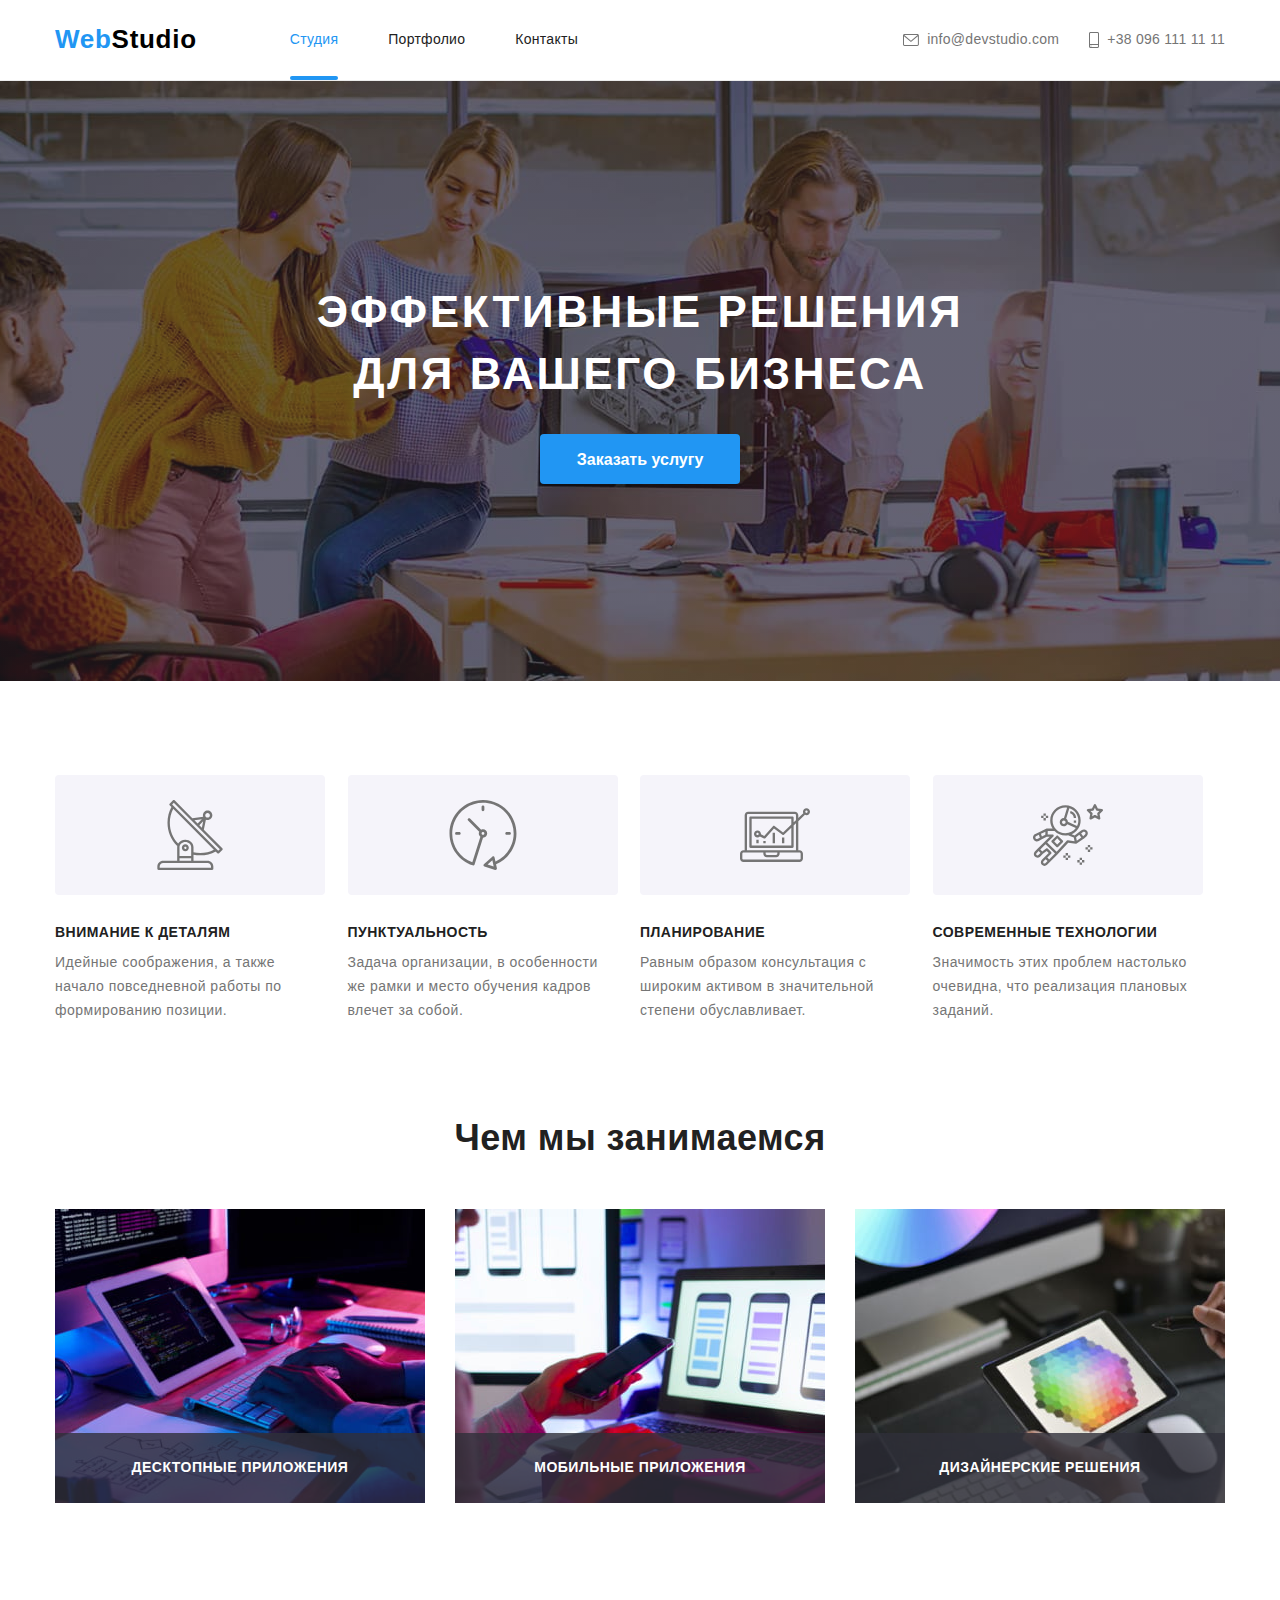
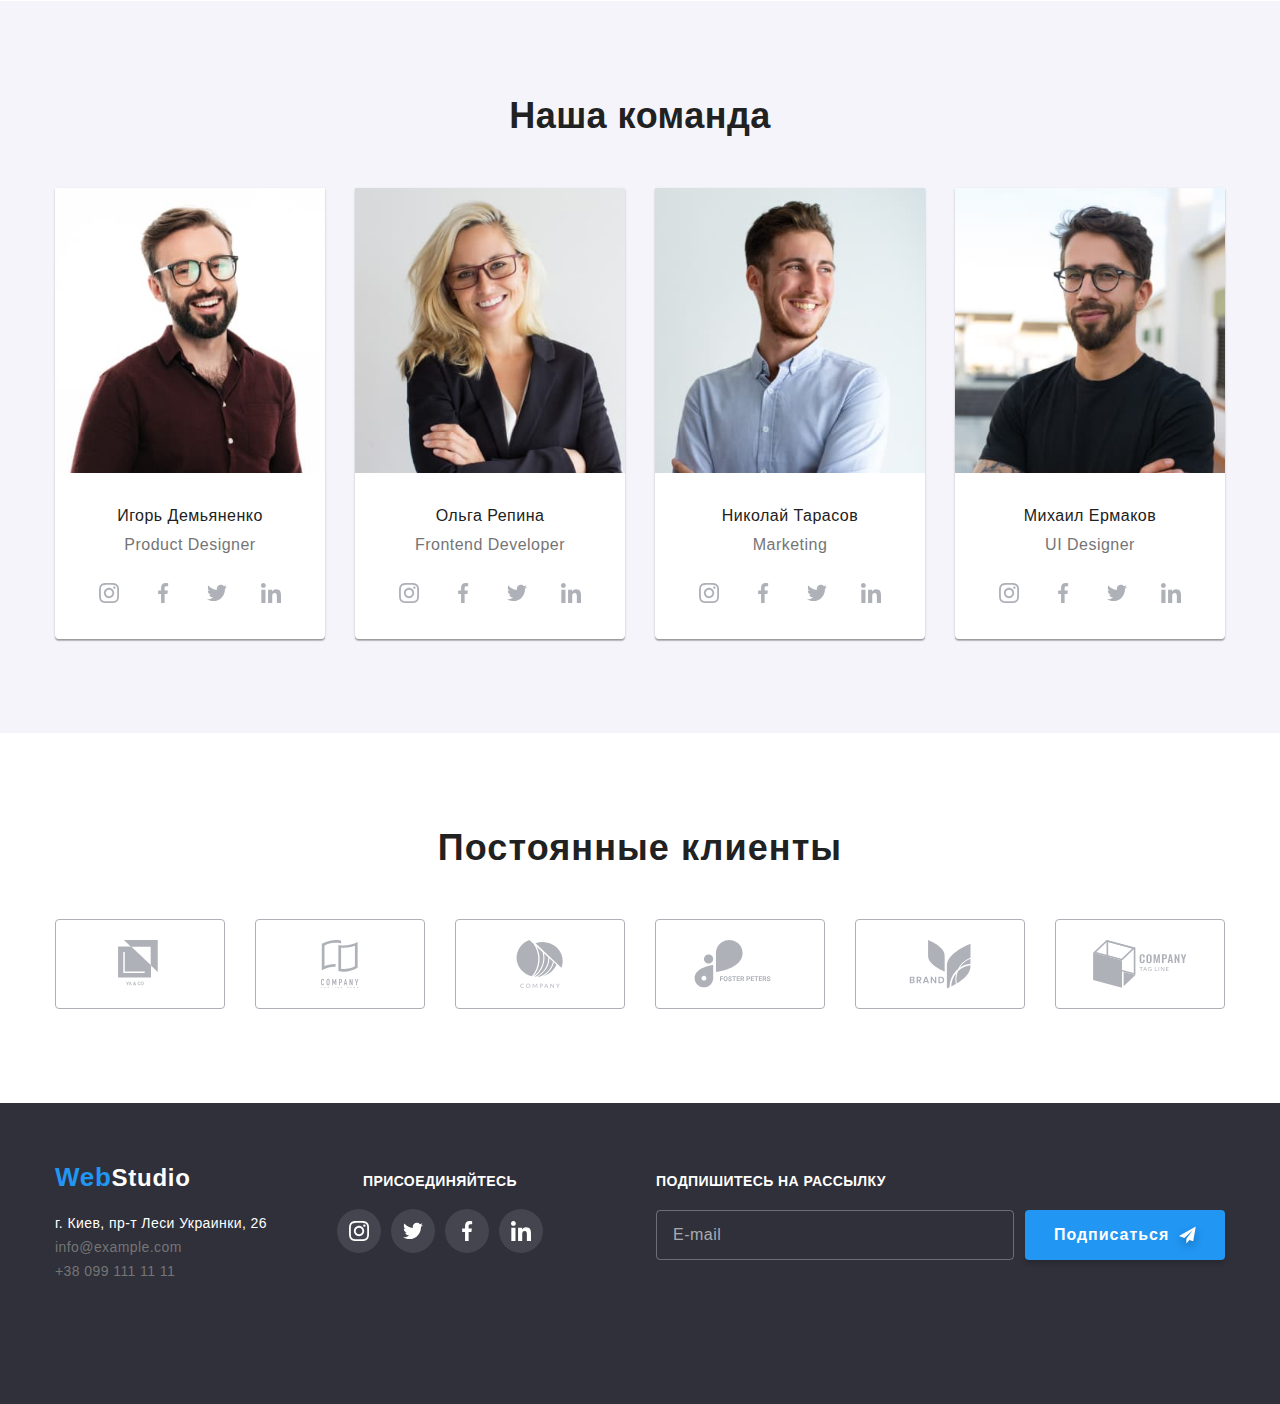
==== commit b9311d52: "Покращує адаптивність та вносить виправлення рекомендовані ментором" ====
--- a/index.html
+++ b/index.html
@@ -546,7 +546,7 @@
                     <p class="subscribe__caption">Подпишитесь на рассылку</p>
                     <input class="subscribe__input" type="text" placeholder="E-mail" name="email">
                     <button class="subscribe__button">Подписаться<svg class="subscribe__icon">
-                            <use href="../icons/symbol-defs.svg#icon-send"></use>
+                            <use href="./icons/symbol-defs.svg#icon-send"></use>
                         </svg>
                     </button>
                 </form>
@@ -572,7 +572,7 @@
                         <div class="modal__input-field-box">
                             <input autofocus="true" class="modal__input-field" type="text" name="username" />
                             <svg class="modal__img">
-                                <use href="../icons/symbol-defs.svg#icon-person"></use>
+                                <use href="./icons/symbol-defs.svg#icon-person"></use>
                             </svg>
                         </div>
                     </label>
--- a/css/main.min.css
+++ b/css/main.min.css
@@ -1,3 +1,3 @@
 /*! modern-normalize v1.0.0 | MIT License | https://github.com/sindresorhus/modern-normalize */*,*::before,*::after{-webkit-box-sizing:border-box;box-sizing:border-box}:root{-moz-tab-size:4;-o-tab-size:4;tab-size:4}html{line-height:1.15;-webkit-text-size-adjust:100%}body{margin:0}body{font-family:system-ui,-apple-system,"Segoe UI",Roboto,Helvetica,Arial,sans-serif,"Apple Color Emoji","Segoe UI Emoji"}hr{height:0;color:inherit}abbr[title]{-webkit-text-decoration:underline dotted;text-decoration:underline dotted}b,strong{font-weight:bolder}code,kbd,samp,pre{font-family:ui-monospace, SFMono-Regular, Consolas, "Liberation Mono", Menlo,- monospace;font-size:1em}small{font-size:80%}sub,sup{font-size:75%;line-height:0;position:relative;vertical-align:baseline}sub{bottom:-0.25em}sup{top:-0.5em}table{text-indent:0;border-color:inherit}button,input,optgroup,select,textarea{font-family:inherit;font-size:100%;line-height:1.15;margin:0}button,select{text-transform:none}button,[type="button"],[type="reset"],[type="submit"]{-webkit-appearance:button}::-moz-focus-inner{border-style:none;padding:0}:-moz-focusring{outline:1px dotted ButtonText}:-moz-ui-invalid{box-shadow:none}legend{padding:0}progress{vertical-align:baseline}::-webkit-inner-spin-button,::-webkit-outer-spin-button{height:auto}[type="search"]{-webkit-appearance:textfield;outline-offset:-2px}::-webkit-search-decoration{-webkit-appearance:none}::-webkit-file-upload-button{-webkit-appearance:button;font:inherit}summary{display:list-item}@font-face{font-family:"Roboto";font-style:normal;font-weight:400;src:url("../fonts/roboto-v20-cyrillic-ext_cyrillic-regular.eot");src:local(""),url("../fonts/roboto-v20-cyrillic-ext_cyrillic-regular.eot?#iefix") format("embedded-opentype"),url("../fonts/roboto-v20-cyrillic-ext_cyrillic-regular.woff2") format("woff2"),url("../fonts/roboto-v20-cyrillic-ext_cyrillic-regular.woff") format("woff"),url("../fonts/roboto-v20-cyrillic-ext_cyrillic-regular.ttf") format("truetype"),url("../fonts/roboto-v20-cyrillic-ext_cyrillic-regular.svg#Roboto") format("svg")}@font-face{font-family:"Roboto";font-style:normal;font-weight:500;src:url("../fonts/roboto-v20-cyrillic-ext_cyrillic-500.eot");src:local(""),url("../fonts/roboto-v20-cyrillic-ext_cyrillic-500.eot?#iefix") format("embedded-opentype"),url("../fonts/roboto-v20-cyrillic-ext_cyrillic-500.woff2") format("woff2"),url("../fonts/roboto-v20-cyrillic-ext_cyrillic-500.woff") format("woff"),url("../fonts/roboto-v20-cyrillic-ext_cyrillic-500.ttf") format("truetype"),url("../fonts/roboto-v20-cyrillic-ext_cyrillic-500.svg#Roboto") format("svg")}@font-face{font-family:"Roboto";font-style:normal;font-weight:700;src:url("../fonts/roboto-v20-cyrillic-ext_cyrillic-700.eot");src:local(""),url("../fonts/roboto-v20-cyrillic-ext_cyrillic-700.eot?#iefix") format("embedded-opentype"),url("../fonts/roboto-v20-cyrillic-ext_cyrillic-700.woff2") format("woff2"),url("../fonts/roboto-v20-cyrillic-ext_cyrillic-700.woff") format("woff"),url("../fonts/roboto-v20-cyrillic-ext_cyrillic-700.ttf") format("truetype"),url("../fonts/roboto-v20-cyrillic-ext_cyrillic-700.svg#Roboto") format("svg")}@font-face{font-family:"Roboto";font-style:normal;font-weight:900;src:url("../fonts/roboto-v20-cyrillic-ext_cyrillic-900.eot");src:local(""),url("../fonts/roboto-v20-cyrillic-ext_cyrillic-900.eot?#iefix") format("embedded-opentype"),url("../fonts/roboto-v20-cyrillic-ext_cyrillic-900.woff2") format("woff2"),url("../fonts/roboto-v20-cyrillic-ext_cyrillic-900.woff") format("woff"),url("../fonts/roboto-v20-cyrillic-ext_cyrillic-900.ttf") format("truetype"),url("../fonts/roboto-v20-cyrillic-ext_cyrillic-900.svg#Roboto") format("svg")}@font-face{font-family:"Raleway";font-style:normal;font-weight:700;src:url("../fonts/raleway-v19-latin-700.eot");src:local(""),url("../fonts/raleway-v19-latin-700.eot?#iefix") format("embedded-opentype"),url("../fonts/raleway-v19-latin-700.woff2") format("woff2"),url("../fonts/raleway-v19-latin-700.woff") format("woff"),url("../fonts/raleway-v19-latin-700.ttf") format("truetype"),url("../fonts/raleway-v19-latin-700.svg#Raleway") format("svg")}.backdrop__container{top:50%;left:50%;-webkit-transform:translate(-50%, -50%);transform:translate(-50%, -50%)}body{font-family:"Roboto",sans-serif;color:#757575;font-style:normal;font-size:16px;font-weight:700;letter-spacing:0.03em;min-width:320px;max-width:1600px;margin-left:auto;margin-right:auto}section{margin:0;padding:0}h1,h2,h3,p,ul{margin:0;padding:0}a{text-decoration:none}li{list-style:none}.container{padding-left:15px;padding-right:15px;margin-left:auto;margin-right:auto}@media screen and (min-width: 480px){.container{width:480px}}@media screen and (min-width: 768px){.container{width:768px}}@media screen and (min-width: 1200px){.container{width:1200px}}.visually-hidden{position:absolute;clip:rect(0 0 0 0);width:1px;height:1px;margin:-1px}.page-header{border-bottom:1px solid #ececec}.page-header__container{position:relative}.page-header__nav{display:-webkit-box;display:-ms-flexbox;display:flex;-webkit-box-align:center;-ms-flex-align:center;align-items:center;min-height:60px}.page-header__menu-btn{display:-webkit-inline-box;display:-ms-inline-flexbox;display:inline-flex;padding:0;margin:0;margin-left:auto;border:none;background-color:transparent;cursor:pointer;z-index:2}.page-header__menu-btn:hover,.page-header__menu-btn:focus{fill:#2196f3}@media screen and (min-width: 768px){.page-header__menu-btn{display:none}}.page-header__menu-close{display:none}.page-header__menu-btn.is-open .page-header__menu-close{display:block}.page-header__menu-btn.is-open .page-header__menu-humburger{display:none}.page-header__menu{-webkit-box-pack:justify;-ms-flex-pack:justify;justify-content:space-between}@media screen and (max-width: 767px){.page-header__menu{display:none;-webkit-box-orient:vertical;-webkit-box-direction:normal;-ms-flex-direction:column;flex-direction:column;position:absolute;top:0;left:0;width:100%;min-height:550px;height:100vh;padding:48px 40px;-webkit-box-shadow:0px 1px 3px rgba(0,0,0,0.12),0px 1px 1px rgba(0,0,0,0.14),0px 2px 1px rgba(0,0,0,0.2);box-shadow:0px 1px 3px rgba(0,0,0,0.12),0px 1px 1px rgba(0,0,0,0.14),0px 2px 1px rgba(0,0,0,0.2);background-color:#fff;z-index:1}.page-header__menu.is-open{display:-webkit-box;display:-ms-flexbox;display:flex}}@media screen and (min-width: 768px){.page-header__menu{display:-webkit-box;display:-ms-flexbox;display:flex;-webkit-box-align:center;-ms-flex-align:center;align-items:center}}@media screen and (min-width: 768px){.page-header__menu{-webkit-box-flex:1;-ms-flex-positive:1;flex-grow:1}}@media screen and (min-width: 768px){.page-header__list-pages{display:-webkit-box;display:-ms-flexbox;display:flex;margin-right:84px}.page-header__list-pages .page-header__item-pages:not(:last-child){margin-right:50px}}@media screen and (max-width: 767px){.page-header__item-pages{margin-bottom:32px}}.page-header__item-pages:last-child{margin-bottom:0}.page-header__link{display:block;position:relative;font-weight:500;font-size:40px;line-height:1.175;letter-spacing:0.02em;color:#212121}.page-header__link:hover,.page-header__link:focus{color:#2196f3}@media screen and (min-width: 768px){.page-header__link{padding:32px 0;font-size:14px;line-height:1.14em}}.page-header__link--current{color:#2196f3}@media screen and (min-width: 768px){.page-header__link--current::after{content:"";position:absolute;left:0;bottom:0;display:block;width:100%;height:4px;background-color:#2196f3;border-radius:2px}}.page-header__list-contacts{padding:0}.page-header__list-contacts .page-header__item-contacts:last-child{margin-right:0}.page-header__list-contacts .page-header__contacts-link{display:-webkit-box;display:-ms-flexbox;display:flex;-webkit-box-align:center;-ms-flex-align:center;align-items:center;font-weight:500;font-size:14px;line-height:1.14em;letter-spacing:0.02em;color:#757575}@media screen and (min-width: 768px) and (max-width: 1199px){.page-header__list-contacts .page-header__contacts-link{font-size:12px;line-height:1.17em}}.page-header__list-contacts .page-header__contacts-link:hover,.page-header__list-contacts .page-header__contacts-link:focus{color:#2196f3}.page-header__list-contacts .page-header__contacts--envelope{display:none;width:16px;height:12px;fill:currentColor;margin-right:8px}.page-header__list-contacts .page-header__contacts--smartphone{display:none;width:10px;height:16px;fill:currentColor;margin-right:8px}@media screen and (max-width: 767px){.page-header__list-contacts{display:-webkit-box;display:-ms-flexbox;display:flex;-webkit-box-orient:vertical;-webkit-box-direction:reverse;-ms-flex-direction:column-reverse;flex-direction:column-reverse;margin-bottom:64px}.page-header__list-contacts .page-header__contacts-link{font-size:24px;line-height:1.17em}.page-header__list-contacts .page-header__item-contacts:last-child .page-header__contacts-link{margin-bottom:32px;font-size:34px;line-height:1.18em;color:#2196f3}}@media screen and (min-width: 768px){.page-header__list-contacts{margin-left:auto}.page-header__list-contacts .page-header__contacts--envelope,.page-header__list-contacts .page-header__contacts--smartphone{display:block}}@media screen and (max-width: 1199px){.page-header__list-contacts .page-header__item-contacts:first-child{margin-bottom:8px}}@media screen and (min-width: 1200px){.page-header__list-contacts{display:-webkit-box;display:-ms-flexbox;display:flex}.page-header__list-contacts .page-header__item-contacts{margin-right:30px}.page-header__list-contacts .page-header__contacts-link{padding:32px 0}.page-header__list-contacts .page-header__contacts-link:not(:last-child){margin-right:30px}}.page-header__list-social{display:-webkit-box;display:-ms-flexbox;display:flex}@media screen and (min-width: 768px){.page-header__list-social{display:none}}.page-header__item-social{padding:0 10px}.page-header__item-social:not(:first-child){border-left:1px solid rgba(33,33,33,0.2)}.page-header__item-social:first-child{padding-left:0}.page-header__item-social:last-child{padding-right:0}.page-header__link-social{font-weight:500;font-size:18px;line-height:1.22;letter-spacing:0.02em;color:#2196f3}.logo{font-family:"Raleway",sans-serif;font-size:24px;line-height:1.17em;letter-spacing:0.03em}.page-header__logo--blue,.footer__logo--blue{color:#2196f3}@media screen and (min-width: 1200px){.page-header__logo--blue,.footer__logo--blue{font-size:26px}}.page-header__logo--black{color:#000}@media screen and (min-width: 768px){.page-header__logo--black{margin-right:88px}}@media screen and (min-width: 1200px){.page-header__logo--black{margin-right:93px;font-size:26px}}.footer__logo{margin-bottom:20px;text-align:center}.footer__logo--white{color:#fff}@media (min-width: 1023px){.footer__logo{text-align:left}}@media (min-width: 767px){footer__logo-address{margin-right:165px}}.hero{padding:0;text-align:center;background:#c4c4c4}.hero__overlay{min-width:320px;max-width:1600px;height:400px;margin-left:auto;margin-right:auto;padding-top:118px;padding-bottom:118px;background-image:-webkit-gradient(linear, left top, right top, from(rgba(47,48,58,0.4)), to(rgba(47,48,58,0.4))),url(../images/hero-mobile.jpg);background-image:linear-gradient(to right, rgba(47,48,58,0.4), rgba(47,48,58,0.4)),url(../images/hero-mobile.jpg);background-repeat:no-repeat;background-position:center;background-size:cover}@media screen and (min-width: 481px){.hero__overlay{background-image:-webkit-gradient(linear, left top, right top, from(rgba(47,48,58,0.4)), to(rgba(47,48,58,0.4))),url(../images/hero-tablet.jpg);background-image:linear-gradient(to right, rgba(47,48,58,0.4), rgba(47,48,58,0.4)),url(../images/hero-tablet.jpg)}}@media screen and (min-width: 769px){.hero__overlay{background-image:-webkit-gradient(linear, left top, right top, from(rgba(47,48,58,0.4)), to(rgba(47,48,58,0.4))),url(../images/hero.jpg);background-image:linear-gradient(to right, rgba(47,48,58,0.4), rgba(47,48,58,0.4)),url(../images/hero.jpg)}}@media screen and (min-width: 1200px){.hero__overlay{height:600px;padding-top:200px;padding-bottom:200px}}.hero__caption{font-weight:900;font-size:26px;line-height:1.62em;text-align:center;letter-spacing:0.06em;text-transform:uppercase;max-width:360px;margin-left:auto;margin-right:auto;margin-top:0;margin-bottom:30px;color:#fff}@media screen and (min-width: 1200px){.hero__caption{font-size:44px;line-height:1.36;width:696px}}.hero__button{font-weight:700;line-height:1.875em;text-align:center;color:#fff;background-color:#2196f3;cursor:pointer;min-width:200px;max-height:50px;border:1px solid transparent;-webkit-box-shadow:0px 4px 4px rgba(0,0,0,0.15);box-shadow:0px 4px 4px rgba(0,0,0,0.15);border-radius:4px;padding:10px 32px}@media (min-width: 1023px){.hero__caption{font-size:44px;max-width:696px;line-height:1.4em}}.backdrop{position:fixed;top:0;left:0;width:100%;height:100%;background:rgba(0,0,0,0.2);-webkit-transition-property:all;transition-property:all;-webkit-transition-duration:250ms;transition-duration:250ms;-webkit-transition-timing-function:cubic-bezier(0.4, 0, 0.2, 1);transition-timing-function:cubic-bezier(0.4, 0, 0.2, 1)}.backdrop__container{position:absolute;top:50%;left:50%;padding:40px;min-width:320px;width:100%;max-width:450px;height:609px;-webkit-box-shadow:0px 1px 3px rgba(0,0,0,0.12),0px 1px 1px rgba(0,0,0,0.14),0px 2px 1px rgba(0,0,0,0.2);box-shadow:0px 1px 3px rgba(0,0,0,0.12),0px 1px 1px rgba(0,0,0,0.14),0px 2px 1px rgba(0,0,0,0.2);border-radius:4px;background:#fff}.backdrop--hidden{opacity:0;pointer-events:none}@media (min-width: 1023px){.backdrop__container{max-width:528px;height:581px}}.modal__caption{font-size:20px;line-height:23px;text-align:center;color:#212121;margin-bottom:12px}.modal__input-caption{font-weight:normal;font-size:12px;line-height:14px;letter-spacing:0.01em;color:#757575;margin-bottom:10px}.modal__input-name{margin-bottom:4px}.modal__input-field,.modal__feedback{position:relative;left:50%;-webkit-transform:translateX(-50%);transform:translateX(-50%);width:370px;height:40px;border:1px solid rgba(33,33,33,0.2);padding:12px 42px;border-radius:4px;-webkit-transition-property:border;transition-property:border;-webkit-transition-duration:250ms;transition-duration:250ms;-webkit-transition-timing-function:cubic-bezier(0.4, 0, 0.2, 1);transition-timing-function:cubic-bezier(0.4, 0, 0.2, 1)}.modal__input-field-box{position:relative}.modal__img{position:absolute;left:12px;top:50%;-webkit-transform:translateY(-50%);transform:translateY(-50%);width:18px;height:18px;fill:#212121;-webkit-transition-property:fill;transition-property:fill;-webkit-transition-duration:250ms;transition-duration:250ms;-webkit-transition-timing-function:cubic-bezier(0.4, 0, 0.2, 1);transition-timing-function:cubic-bezier(0.4, 0, 0.2, 1)}.modal__feedback{height:120px;padding:12px 16px;margin-bottom:10px;resize:none}.modal__input-field:hover,.modal__input-field:focus,.modal__feedback:hover,.modal__feedback:focus{outline:none;border:1px solid #2196f3}.modal__input-field:hover+.modal__img,.modal__input-field:focus+.modal__img{fill:#2196f3}.modal__close-button{position:absolute;top:8px;right:8px;width:30px;height:30px;padding:10px;text-align:center;background-color:#fff;border:1px solid rgba(0,0,0,0.1);border-radius:30px}.modal__close-icon{position:absolute;width:11px;height:11px;top:50%;left:50%;-webkit-transform:translate(-50%, -50%);transform:translate(-50%, -50%);fill:currentColor;-webkit-transition-property:fill;transition-property:fill;-webkit-transition-duration:250ms;transition-duration:250ms;-webkit-transition-timing-function:cubic-bezier(0.4, 0, 0.2, 1);transition-timing-function:cubic-bezier(0.4, 0, 0.2, 1)}.modal__close-button:hover .modal__close-icon,.modal__close-button:focus .modal__close-icon{fill:#2196f3}.modal__checkbox{position:relative;font-size:14px;line-height:24px;color:#757575;padding-bottom:30px;text-align:right}.modal__checkbox-text{position:relative;font-weight:400;font-size:12px;line-height:1.7em;letter-spacing:0.03em;color:#757575}.modal__checkbox-icon{position:absolute;width:16px;height:15px;left:0;top:50%;-webkit-transform:translateY(-50%);transform:translateY(-50%);border:1px solid #212121;border-radius:2px;text-align:center;cursor:pointer;-webkit-transition-property:color background-color box-shadow;transition-property:color background-color box-shadow;-webkit-transition-duration:250ms;transition-duration:250ms;-webkit-transition-timing-function:cubic-bezier(0.4, 0, 0.2, 1);transition-timing-function:cubic-bezier(0.4, 0, 0.2, 1)}.modal__checkbox-icon--unchecked{background-color:none;fill:#212121}.modal__checkbox-input:not(:checked) ~ * .modal__checkbox-icon--checked{background-color:none;fill:none}.modal__checkbox-input:checked ~ * .modal__checkbox-icon--checked{background-color:#2196f3;fill:#fff;border:1px solid #2196f3}.modal__link{text-decoration:underline;color:#2196f3;font-size:12px;line-height:1.7em;padding-bottom:30px}.modal__send-button{position:absolute;left:50%;-webkit-transform:translateX(-50%);transform:translateX(-50%);min-width:200px;max-height:50px;font-size:16px;line-height:1.875em;letter-spacing:0.06em;text-align:center;cursor:pointer;background-color:#2196f3;color:#fff;border:1px solid transparent;-webkit-box-shadow:0px 4px 4px rgba(0,0,0,0.15);box-shadow:0px 4px 4px rgba(0,0,0,0.15);border-radius:4px;padding:10px 56px;-webkit-transition-property:background-color;transition-property:background-color;-webkit-transition-duration:250ms;transition-duration:250ms;-webkit-transition-timing-function:cubic-bezier(0.4, 0, 0.2, 1);transition-timing-function:cubic-bezier(0.4, 0, 0.2, 1)}.modal__send-button:hover,.modal__send-button:focus{background-color:#188ce8}@media (min-width: 1023px){.modal__input-field,.modal__feedback{width:448px}}.advantages{padding-top:60px;padding-bottom:60px}@media screen and (min-width: 1200px){.advantages{padding-top:94px;padding-bottom:94px}}.advantages__item{width:450px;padding:0}.advantages__img{width:450px;height:120px;background-color:#f5f4fa;padding:25px 190px;margin-bottom:30px;border-radius:4px}.advantages__icon{width:70px;height:70px;margin:auto;fill:currentColor}.advantages__caption{font-size:14px;line-height:1.14em;text-transform:uppercase;color:#212121;margin-bottom:10px;text-align:center}.advantages__text{font-weight:400;font-size:14px;line-height:1.71em;max-width:450px;margin-right:auto;margin-left:auto;margin-bottom:30px}@media (min-width: 767px){.advantages__list{display:-webkit-box;display:-ms-flexbox;display:flex;-webkit-box-pack:center;-ms-flex-pack:center;justify-content:center;-ms-flex-wrap:wrap;flex-wrap:wrap}.advantages__item{width:354px;-ms-flex-preferred-size:calc(100% / 3 - 10px);flex-basis:calc(100% / 3 - 10px)}.advantages__item:not(:last-child){margin-bottom:30px}.advantages__item:not(:nth-child(2n)){margin-right:30px}.advantages__item:nth-child(3){margin-bottom:0}.advantages__img{max-width:354px;padding:25px 144px}}@media (min-width: 1023px){.advantages__caption{text-align:left}.advantages__list{display:-webkit-box;display:-ms-flexbox;display:flex;-webkit-box-pack:center;-ms-flex-pack:center;justify-content:center}.advantages__item{width:270px;-ms-flex-preferred-size:calc(100% / 4);flex-basis:calc(100% / 4)}.advantages__item:not(:last-child){margin-bottom:0}.advantages__item:not(:nth-child(2n)){margin-right:0}.advantages__img{max-width:270px;padding:25px 100px}.advantages__text{max-width:270px;margin-left:0;margin-bottom:0}}.occupation{display:none;padding-top:94px;padding-bottom:94px}@media screen and (min-width: 1200px){.occupation{display:block}}.occupation__item:not(:last-child){margin-right:30px}.occupation__caption{font-size:36px;line-height:1.17em;text-align:center;color:#212121;margin-bottom:50px}.occupation__list{display:-webkit-box;display:-ms-flexbox;display:flex}.occupation__item{display:inline-block;position:relative;max-width:370px}.occupation__list>.occupation__item:not(:last-child){margin-right:30px}.occupation__text{position:absolute;font-size:14px;line-height:1.14em;text-align:center;text-transform:uppercase;width:370px;height:70px;padding-top:27px;top:224px;background:rgba(47,48,58,0.8);color:#fff}.address{display:block;margin-bottom:60px;font-style:normal;font-size:14px;line-height:1.71em;letter-spacing:0.03em;color:#fff}.address__item{display:block}@media screen and (max-width: 1199px){.address__item__item:not(:last-child){margin-bottom:8px}}.address__text{padding:0;font-weight:400;font-size:14px;line-height:1.71em;letter-spacing:0.03em;color:#757575}.address__text:hover,.address__text:focus{color:#2196f3}.address__text--white{color:#fff}.social__list{display:-webkit-box;display:-ms-flexbox;display:flex;-webkit-box-pack:center;-ms-flex-pack:center;justify-content:center}.social__list>.social__item:not(:last-child){margin-right:10px}.social__link{display:-webkit-inline-box;display:-ms-inline-flexbox;display:inline-flex;-webkit-box-pack:center;-ms-flex-pack:center;justify-content:center;-webkit-box-align:center;-ms-flex-align:center;align-items:center;background-color:rgba(255,255,255,0.1);width:44px;height:44px;border-radius:50%;color:#afb1b8;-webkit-transition-property:background-color color;transition-property:background-color color;-webkit-transition-duration:250ms;transition-duration:250ms;-webkit-transition-timing-function:cubic-bezier(0.4, 0, 0.2, 1);transition-timing-function:cubic-bezier(0.4, 0, 0.2, 1)}.social__link:hover,.social__link:focus{background-color:#2196f3;color:#fff}.social__icon{width:20px;height:20px;fill:currentColor}.social__icon--white{fill:#fff}.social__caption{font-style:normal;font-weight:bold;font-size:14px;line-height:16px;text-align:center;letter-spacing:0.03em;text-transform:uppercase;color:#fff;margin-bottom:20px}.social__footer{margin-bottom:60px}@media (min-width: 1023px){.social__footer{margin-bottom:0;margin-right:93px}}.team{background-color:#f5f4fa;padding-top:60px;padding-bottom:60px}@media screen and (min-width: 1200px){.team{padding-top:94px;padding-bottom:94px}}.team__caption{font-size:28px;line-height:1.18em;text-align:center;color:#212121;margin-bottom:30px}@media screen and (min-width: 1200px){.team__caption{margin-bottom:50px;font-size:36px}}.team__item{background-color:#fff;padding-bottom:24px;max-width:450px;border-radius:0px 0px 4px 4px;-webkit-box-shadow:0px 1px 3px rgba(0,0,0,0.12),0px 1px 1px rgba(0,0,0,0.14),0px 2px 1px rgba(0,0,0,0.2);box-shadow:0px 1px 3px rgba(0,0,0,0.12),0px 1px 1px rgba(0,0,0,0.14),0px 2px 1px rgba(0,0,0,0.2)}@media screen and (min-width: 768px){.team__item{max-width:354px}.team__item__item:nth-child(3){margin-bottom:0}}@media screen and (min-width: 1200px){.team__item{max-width:270px}.team__item__item:not(:last-child){margin-bottom:0}}.team__item:not(:last-child){margin-bottom:30px}.team__img{margin-bottom:30px}.team__text-caption{font-weight:500;font-size:16px;color:#212121;margin-bottom:10px}.team__text{font-weight:400;font-size:16px;line-height:1.17em;text-align:center;margin-bottom:16px}@media (min-width: 767px){.team__list{display:-webkit-box;display:-ms-flexbox;display:flex;-webkit-box-pack:center;-ms-flex-pack:center;justify-content:center;-ms-flex-wrap:wrap;flex-wrap:wrap}.team__item{width:354px;-ms-flex-preferred-size:calc(100% / 3 - 10px);flex-basis:calc(100% / 3 - 10px)}.team__item:not(:last-child){margin-bottom:30px}.team__item:not(:nth-child(2n)){margin-right:30px}.team__item:nth-child(3){margin-bottom:0}.team__img{max-width:354px}}@media (min-width: 1023px){.team__list{display:-webkit-box;display:-ms-flexbox;display:flex;-webkit-box-pack:center;-ms-flex-pack:center;justify-content:center;-ms-flex-wrap:nowrap;flex-wrap:nowrap}.team__item{width:270px;-ms-flex-preferred-size:calc(100% / 4);flex-basis:calc(100% / 4)}.team__item:not(:last-child){margin-right:30px;margin-bottom:0}.team__item:nth-child(3){margin-bottom:0}.team__img{max-width:270px}}.customers{padding-top:60px;padding-bottom:60px}@media screen and (min-width: 1200px){.customers{padding-top:94px;padding-bottom:94px}}.customers__caption{margin-top:0;margin-bottom:30px;font-weight:700;font-size:28px;line-height:1.17em;text-align:center;letter-spacing:0.03em;color:#212121}@media screen and (min-width: 1200px){.customers__caption{margin-bottom:50px;font-size:36px}}.customers__list{display:-webkit-box;display:-ms-flexbox;display:flex;-ms-flex-wrap:wrap;flex-wrap:wrap;-webkit-box-pack:justify;-ms-flex-pack:justify;justify-content:space-between}.customers__list-item{-ms-flex-preferred-size:calc(100% / 2 - 15px);flex-basis:calc(100% / 2 - 15px)}@media screen and (min-width: 768px){.customers__list-item{-ms-flex-preferred-size:calc((100% - 2 * 30px) / 3);flex-basis:calc((100% - 2 * 30px) / 3)}}@media screen and (min-width: 1200px){.customers__list-item{-ms-flex-preferred-size:calc((100% - 6 * 30px) / 6);flex-basis:calc((100% - 6 * 30px) / 6)}}@media screen and (max-width: 767px){.customers__list-item:nth-child(2n+1){margin-right:30px}.customers__list-item:nth-child(-n+4){margin-bottom:30px}}@media screen and (min-width: 768px) and (max-width: 1199px){.customers__list-item:nth-child(-n+3){margin-bottom:30px}}.customers__link{height:90px;display:-webkit-box;display:-ms-flexbox;display:flex;-webkit-box-pack:center;-ms-flex-pack:center;justify-content:center;-webkit-box-align:center;-ms-flex-align:center;align-items:center;-ms-flex-wrap:wrap;flex-wrap:wrap;border:1px solid #afb1b8;border-radius:4px;fill:#afb1b8}.customers__link:hover,.customers__link:focus{fill:#2196f3;border-color:#2196f3}@media screen and (min-width: 1200px){.customers__link{width:170px}}.customers__icon{width:100%;height:55%}.footer{background-color:#2f303a;padding-top:60px;padding-bottom:60px;text-align:center}.footer__container{-webkit-box-align:baseline;-ms-flex-align:baseline;align-items:baseline}@media screen and (max-width: 767px){.footer__container{display:-webkit-box;display:-ms-flexbox;display:flex;-webkit-box-orient:vertical;-webkit-box-direction:normal;-ms-flex-direction:column;flex-direction:column;-webkit-box-align:center;-ms-flex-align:center;align-items:center}}@media screen and (min-width: 1200px){.footer__container{display:-webkit-box;display:-ms-flexbox;display:flex;text-align:left}}.footer__align{display:-webkit-box;display:-ms-flexbox;display:flex;-ms-flex-pack:distribute;justify-content:space-around}@media screen and (max-width: 767px){.footer__align{-webkit-box-orient:vertical;-webkit-box-direction:normal;-ms-flex-direction:column;flex-direction:column}}@media screen and (min-width: 1200px){.footer__align{-webkit-box-align:baseline;-ms-flex-align:baseline;align-items:baseline}}@media screen and (min-width: 1200px){.footer__logo-address{margin-right:70px}}@media screen and (min-width: 1200px){.subscribe{margin-left:auto}}.subscribe__form{max-width:450px}@media screen and (max-width: 1199px){.subscribe__form{margin:0 auto}}@media screen and (min-width: 1200px){.subscribe__form{max-width:570px;text-align:left}}.subscribe__caption{margin:0;margin-bottom:20px;font-weight:700;font-size:14px;line-height:1.14em;letter-spacing:0.03em;text-transform:uppercase;color:#fff}.subscribe__input{width:100%;padding:15px 16px;margin-bottom:20px;border:1px solid rgba(255,255,255,0.3);border-radius:4px;color:#fff;background-color:inherit}.subscribe__input::-webkit-input-placeholder{font-weight:400;font-size:16px;line-height:1.25em;letter-spacing:0.03em;color:rgba(255,255,255,0.6)}.subscribe__input:-ms-input-placeholder{font-weight:400;font-size:16px;line-height:1.25em;letter-spacing:0.03em;color:rgba(255,255,255,0.6)}.subscribe__input::-ms-input-placeholder{font-weight:400;font-size:16px;line-height:1.25em;letter-spacing:0.03em;color:rgba(255,255,255,0.6)}.subscribe__input::placeholder{font-weight:400;font-size:16px;line-height:1.25em;letter-spacing:0.03em;color:rgba(255,255,255,0.6)}@media screen and (min-width: 1200px){.subscribe__input{width:358px;margin:0;margin-right:6px}}.subscribe__button{width:200px;height:50px;display:-webkit-inline-box;display:-ms-inline-flexbox;display:inline-flex;-webkit-box-align:center;-ms-flex-align:center;align-items:center;padding:10px 28px;font-weight:700;font-size:16px;line-height:1.87em;letter-spacing:0.06em;color:#fff;cursor:pointer;border:1px solid transparent;border-radius:4px;background-color:#2196f3;-webkit-box-shadow:0px 4px 4px rgba(0,0,0,0.15);box-shadow:0px 4px 4px rgba(0,0,0,0.15)}.subscribe__icon{margin-left:10px;fill:#fff;background-color:transparent;-webkit-filter:drop-shadow(0px 4px 4px rgba(0,0,0,0.25));filter:drop-shadow(0px 4px 4px rgba(0,0,0,0.25))}.portfolio{padding-top:60px;padding-bottom:60px}@media screen and (min-width: 1200px){.portfolio{padding-top:94px;padding-bottom:94px}}.filter__list{margin-bottom:40px}.filter__item{display:inline-block}.filter__list>.filter__item:not(:last-child){margin-right:8px}.filter__button{font-weight:500;font-size:16px;line-height:1.625em;text-align:center;color:#212121;background-color:#f5f4fa;min-height:40px;cursor:pointer;border:1px solid transparent;border-radius:4px;padding-top:6px;padding-left:22px;padding-bottom:6px;padding-right:22px;margin-bottom:15px;-webkit-transition-property:color background-color box-shadow;transition-property:color background-color box-shadow;-webkit-transition-duration:250ms;transition-duration:250ms;-webkit-transition-timing-function:cubic-bezier(0.4, 0, 0.2, 1);transition-timing-function:cubic-bezier(0.4, 0, 0.2, 1)}.filter__button:hover,.filter__button:focus{color:#fff;background-color:#2196f3;-webkit-box-shadow:0px 3px 1px rgba(0,0,0,0.1),0px 1px 2px rgba(0,0,0,0.08),0px 2px 2px rgba(0,0,0,0.12);box-shadow:0px 3px 1px rgba(0,0,0,0.1),0px 1px 2px rgba(0,0,0,0.08),0px 2px 2px rgba(0,0,0,0.12)}@media (min-width: 767px){.filter__list{text-align:center;margin-bottom:30px}.filter__button{margin-bottom:0}}@media (min-width: 1023px){.filter__list{margin-bottom:50px}}.projects__list{display:-webkit-box;display:-ms-flexbox;display:flex;-ms-flex-wrap:wrap;flex-wrap:wrap;-webkit-box-pack:justify;-ms-flex-pack:justify;justify-content:space-between}.projects__item{margin-bottom:30px}.projects__item:last-child{margin-bottom:0}@media screen and (min-width: 768px){.projects__item{max-width:354px;-ms-flex-preferred-size:calc(100% / 2 - 15px);flex-basis:calc(100% / 2 - 15px)}}@media screen and (min-width: 1200px){.projects__item{max-width:370px;-ms-flex-preferred-size:calc((100% - 2 * 30px) / 3);flex-basis:calc((100% - 2 * 30px) / 3);margin-right:30px}.projects__item:nth-child(3n){margin-right:0}.projects__item:nth-last-child(-n+3){margin-bottom:0}.projects__item:hover,.projects__item:focus{-webkit-box-shadow:0px 1px 1px rgba(0,0,0,0.12),0px 4px 4px rgba(0,0,0,0.06),1px 4px 6px rgba(0,0,0,0.16);box-shadow:0px 1px 1px rgba(0,0,0,0.12),0px 4px 4px rgba(0,0,0,0.06),1px 4px 6px rgba(0,0,0,0.16)}}.projects__img{position:relative;overflow:hidden}.projects__overlay{position:absolute;width:calc(100% + 2px);height:294px;background-color:#2196f3;top:0;left:0;opacity:0.9;padding:77px 24px;-webkit-transform:translateY(calc(100% + 4px));transform:translateY(calc(100% + 4px));-webkit-transition-property:-webkit-transform;transition-property:-webkit-transform;transition-property:transform;transition-property:transform, -webkit-transform;-webkit-transition-duration:250ms;transition-duration:250ms;-webkit-transition-timing-function:cubic-bezier(0.4, 0, 0.2, 1);transition-timing-function:cubic-bezier(0.4, 0, 0.2, 1)}.projects__item:hover .projects__overlay,.projects__item:focus .projects__overlay{-webkit-transform:translateY(0);transform:translateY(0)}.projects__overlay-text{font-size:18px;font-weight:400;line-height:1.56em;color:#fff}.projects__block{display:inline-block;padding-top:20px;padding-right:24px;padding-bottom:20px;padding-left:24px;max-width:370px}.projects__caption{font-size:18px;line-height:2em;letter-spacing:0.06em;color:#212121;margin-bottom:4px}.projects__text{font-weight:400;line-height:1.875em}.projects__photo{width:450px;height:294px}@media (min-width: 767px){.projects__list{display:-webkit-box;display:-ms-flexbox;display:flex;-webkit-box-pack:center;-ms-flex-pack:center;justify-content:center;-ms-flex-wrap:wrap;flex-wrap:wrap}.projects__list:last-child{display:-webkit-box;display:-ms-flexbox;display:flex;-webkit-box-pack:left;-ms-flex-pack:left;justify-content:left}.projects__item{max-width:354px}.projects__item:not(:last-child){-ms-flex-preferred-size:calc(100% / 3 - 10px);flex-basis:calc(100% / 3 - 10px)}.projects__item:last-child{margin-bottom:0}.projects__item:not(:nth-child(2n)){margin-right:30px}.projects__img{max-width:354px}.projects__photo{max-width:354px}}@media (min-width: 1023px){.projects__list{display:-webkit-box;display:-ms-flexbox;display:flex;-webkit-box-pack:center;-ms-flex-pack:center;justify-content:center;-ms-flex-wrap:wrap;flex-wrap:wrap;margin-right:-30px}.projects__list:last-child{display:-webkit-box;display:-ms-flexbox;display:flex;-webkit-box-pack:left;-ms-flex-pack:left;justify-content:left}.projects__item{max-width:370px}.projects__item:not(:last-child){-ms-flex-preferred-size:calc(100% / 3 - 10px);flex-basis:calc(100% / 3 - 10px)}.projects__item:last-child{margin-bottom:0}.projects__item:not(:nth-child(3n)){margin-right:30px}.projects__item:nth-last-child(-n+3){margin-bottom:0}.projects__img{max-width:370px}.projects__photo{max-width:370px}}
+ monospace;font-size:1em}small{font-size:80%}sub,sup{font-size:75%;line-height:0;position:relative;vertical-align:baseline}sub{bottom:-0.25em}sup{top:-0.5em}table{text-indent:0;border-color:inherit}button,input,optgroup,select,textarea{font-family:inherit;font-size:100%;line-height:1.15;margin:0}button,select{text-transform:none}button,[type="button"],[type="reset"],[type="submit"]{-webkit-appearance:button}::-moz-focus-inner{border-style:none;padding:0}:-moz-focusring{outline:1px dotted ButtonText}:-moz-ui-invalid{box-shadow:none}legend{padding:0}progress{vertical-align:baseline}::-webkit-inner-spin-button,::-webkit-outer-spin-button{height:auto}[type="search"]{-webkit-appearance:textfield;outline-offset:-2px}::-webkit-search-decoration{-webkit-appearance:none}::-webkit-file-upload-button{-webkit-appearance:button;font:inherit}summary{display:list-item}@font-face{font-family:"Roboto";font-style:normal;font-weight:400;src:url("../fonts/roboto-v20-cyrillic-ext_cyrillic-regular.eot");src:local(""),url("../fonts/roboto-v20-cyrillic-ext_cyrillic-regular.eot?#iefix") format("embedded-opentype"),url("../fonts/roboto-v20-cyrillic-ext_cyrillic-regular.woff2") format("woff2"),url("../fonts/roboto-v20-cyrillic-ext_cyrillic-regular.woff") format("woff"),url("../fonts/roboto-v20-cyrillic-ext_cyrillic-regular.ttf") format("truetype"),url("../fonts/roboto-v20-cyrillic-ext_cyrillic-regular.svg#Roboto") format("svg")}@font-face{font-family:"Roboto";font-style:normal;font-weight:500;src:url("../fonts/roboto-v20-cyrillic-ext_cyrillic-500.eot");src:local(""),url("../fonts/roboto-v20-cyrillic-ext_cyrillic-500.eot?#iefix") format("embedded-opentype"),url("../fonts/roboto-v20-cyrillic-ext_cyrillic-500.woff2") format("woff2"),url("../fonts/roboto-v20-cyrillic-ext_cyrillic-500.woff") format("woff"),url("../fonts/roboto-v20-cyrillic-ext_cyrillic-500.ttf") format("truetype"),url("../fonts/roboto-v20-cyrillic-ext_cyrillic-500.svg#Roboto") format("svg")}@font-face{font-family:"Roboto";font-style:normal;font-weight:700;src:url("../fonts/roboto-v20-cyrillic-ext_cyrillic-700.eot");src:local(""),url("../fonts/roboto-v20-cyrillic-ext_cyrillic-700.eot?#iefix") format("embedded-opentype"),url("../fonts/roboto-v20-cyrillic-ext_cyrillic-700.woff2") format("woff2"),url("../fonts/roboto-v20-cyrillic-ext_cyrillic-700.woff") format("woff"),url("../fonts/roboto-v20-cyrillic-ext_cyrillic-700.ttf") format("truetype"),url("../fonts/roboto-v20-cyrillic-ext_cyrillic-700.svg#Roboto") format("svg")}@font-face{font-family:"Roboto";font-style:normal;font-weight:900;src:url("../fonts/roboto-v20-cyrillic-ext_cyrillic-900.eot");src:local(""),url("../fonts/roboto-v20-cyrillic-ext_cyrillic-900.eot?#iefix") format("embedded-opentype"),url("../fonts/roboto-v20-cyrillic-ext_cyrillic-900.woff2") format("woff2"),url("../fonts/roboto-v20-cyrillic-ext_cyrillic-900.woff") format("woff"),url("../fonts/roboto-v20-cyrillic-ext_cyrillic-900.ttf") format("truetype"),url("../fonts/roboto-v20-cyrillic-ext_cyrillic-900.svg#Roboto") format("svg")}@font-face{font-family:"Raleway";font-style:normal;font-weight:700;src:url("../fonts/raleway-v19-latin-700.eot");src:local(""),url("../fonts/raleway-v19-latin-700.eot?#iefix") format("embedded-opentype"),url("../fonts/raleway-v19-latin-700.woff2") format("woff2"),url("../fonts/raleway-v19-latin-700.woff") format("woff"),url("../fonts/raleway-v19-latin-700.ttf") format("truetype"),url("../fonts/raleway-v19-latin-700.svg#Raleway") format("svg")}.backdrop__container{top:50%;left:50%;-webkit-transform:translate(-50%, -50%);transform:translate(-50%, -50%)}body{font-family:"Roboto",sans-serif;color:#757575;font-style:normal;font-size:16px;font-weight:700;letter-spacing:0.03em;min-width:320px;max-width:1600px;margin-left:auto;margin-right:auto}section{margin:0;padding:0}h1,h2,h3,p,ul{margin:0;padding:0}a{text-decoration:none}li{list-style:none}.container{padding-left:15px;padding-right:15px;margin-left:auto;margin-right:auto}@media screen and (min-width: 480px){.container{width:480px}}@media screen and (min-width: 768px){.container{width:768px}}@media screen and (min-width: 1200px){.container{width:1200px}}.visually-hidden{position:absolute;clip:rect(0 0 0 0);width:1px;height:1px;margin:-1px}.page-header{border-bottom:1px solid #ececec}.page-header__container{position:relative}.page-header__nav{display:-webkit-box;display:-ms-flexbox;display:flex;-webkit-box-align:center;-ms-flex-align:center;align-items:center;min-height:60px}.page-header__menu-btn{display:-webkit-inline-box;display:-ms-inline-flexbox;display:inline-flex;padding:0;margin:0;margin-left:auto;border:none;background-color:transparent;cursor:pointer;z-index:2}.page-header__menu-btn:hover,.page-header__menu-btn:focus{fill:#2196f3}@media screen and (min-width: 768px){.page-header__menu-btn{display:none}}.page-header__menu-close{display:none}.page-header__menu-btn.is-open .page-header__menu-close{display:block}.page-header__menu-btn.is-open .page-header__menu-humburger{display:none}.page-header__menu{-webkit-box-pack:justify;-ms-flex-pack:justify;justify-content:space-between}@media screen and (max-width: 767px){.page-header__menu{display:none;-webkit-box-orient:vertical;-webkit-box-direction:normal;-ms-flex-direction:column;flex-direction:column;position:absolute;top:0;left:0;width:100%;min-height:550px;height:100vh;padding:48px 40px;-webkit-box-shadow:0px 1px 3px rgba(0,0,0,0.12),0px 1px 1px rgba(0,0,0,0.14),0px 2px 1px rgba(0,0,0,0.2);box-shadow:0px 1px 3px rgba(0,0,0,0.12),0px 1px 1px rgba(0,0,0,0.14),0px 2px 1px rgba(0,0,0,0.2);background-color:#fff;z-index:1}.page-header__menu.is-open{display:-webkit-box;display:-ms-flexbox;display:flex}}@media screen and (min-width: 768px){.page-header__menu{display:-webkit-box;display:-ms-flexbox;display:flex;-webkit-box-align:center;-ms-flex-align:center;align-items:center}}@media screen and (min-width: 768px){.page-header__menu{-webkit-box-flex:1;-ms-flex-positive:1;flex-grow:1}}@media screen and (min-width: 768px){.page-header__list-pages{display:-webkit-box;display:-ms-flexbox;display:flex;margin-right:84px}.page-header__list-pages .page-header__item-pages:not(:last-child){margin-right:50px}}@media screen and (max-width: 767px){.page-header__item-pages{margin-bottom:32px}}.page-header__item-pages:last-child{margin-bottom:0}.page-header__link{display:block;position:relative;font-weight:500;font-size:40px;line-height:1.175;letter-spacing:0.02em;color:#212121;-webkit-transition-property:color;transition-property:color;-webkit-transition-duration:250ms;transition-duration:250ms;-webkit-transition-timing-function:cubic-bezier(0.4, 0, 0.2, 1);transition-timing-function:cubic-bezier(0.4, 0, 0.2, 1)}.page-header__link:hover,.page-header__link:focus{color:#2196f3}@media screen and (min-width: 768px){.page-header__link{padding:32px 0;font-size:14px;line-height:1.14em}}.page-header__link--current{color:#2196f3}@media screen and (min-width: 768px){.page-header__link--current::after{content:"";position:absolute;left:0;bottom:0;display:block;width:100%;height:4px;background-color:#2196f3;border-radius:2px}}.page-header__list-contacts{padding:0}.page-header__list-contacts .page-header__item-contacts:last-child{margin-right:0}.page-header__list-contacts .page-header__contacts-link{display:-webkit-box;display:-ms-flexbox;display:flex;-webkit-box-align:center;-ms-flex-align:center;align-items:center;font-weight:500;font-size:14px;line-height:1.14em;letter-spacing:0.02em;color:#757575;-webkit-transition-property:color;transition-property:color;-webkit-transition-duration:250ms;transition-duration:250ms;-webkit-transition-timing-function:cubic-bezier(0.4, 0, 0.2, 1);transition-timing-function:cubic-bezier(0.4, 0, 0.2, 1)}@media screen and (min-width: 768px) and (max-width: 1199px){.page-header__list-contacts .page-header__contacts-link{font-size:12px;line-height:1.17em}}.page-header__list-contacts .page-header__contacts-link:hover,.page-header__list-contacts .page-header__contacts-link:focus{color:#2196f3}.page-header__list-contacts .page-header__contacts--envelope{display:none;width:16px;height:12px;fill:currentColor;margin-right:8px}.page-header__list-contacts .page-header__contacts--smartphone{display:none;width:10px;height:16px;fill:currentColor;margin-right:8px}@media screen and (max-width: 767px){.page-header__list-contacts{display:-webkit-box;display:-ms-flexbox;display:flex;-webkit-box-orient:vertical;-webkit-box-direction:reverse;-ms-flex-direction:column-reverse;flex-direction:column-reverse;margin-bottom:64px}.page-header__list-contacts .page-header__contacts-link{font-size:24px;line-height:1.17em}.page-header__list-contacts .page-header__item-contacts:last-child .page-header__contacts-link{margin-bottom:32px;font-size:34px;line-height:1.18em;color:#2196f3}}@media screen and (min-width: 768px){.page-header__list-contacts{margin-left:auto}.page-header__list-contacts .page-header__contacts--envelope,.page-header__list-contacts .page-header__contacts--smartphone{display:block}}@media screen and (max-width: 1199px){.page-header__list-contacts .page-header__item-contacts:first-child{margin-bottom:8px}}@media screen and (min-width: 1200px){.page-header__list-contacts{display:-webkit-box;display:-ms-flexbox;display:flex}.page-header__list-contacts .page-header__item-contacts{margin-right:30px}.page-header__list-contacts .page-header__contacts-link{padding:32px 0}.page-header__list-contacts .page-header__contacts-link:not(:last-child){margin-right:30px}}.page-header__list-social{display:-webkit-box;display:-ms-flexbox;display:flex}@media screen and (min-width: 768px){.page-header__list-social{display:none}}.page-header__item-social{padding:0 10px}.page-header__item-social:not(:first-child){border-left:1px solid rgba(33,33,33,0.2)}.page-header__item-social:first-child{padding-left:0}.page-header__item-social:last-child{padding-right:0}.page-header__link-social{font-weight:500;font-size:18px;line-height:1.22em;letter-spacing:0.02em;color:#2196f3}.logo{font-family:"Raleway",sans-serif;font-size:24px;line-height:1.17em;letter-spacing:0.03em}.page-header__logo--blue,.footer__logo--blue{color:#2196f3}@media screen and (min-width: 1200px){.page-header__logo--blue,.footer__logo--blue{font-size:26px}}.page-header__logo--black{color:#000}@media screen and (min-width: 768px){.page-header__logo--black{margin-right:88px}}@media screen and (min-width: 1200px){.page-header__logo--black{margin-right:93px;font-size:26px}}.footer__logo{margin-bottom:20px;text-align:center}.footer__logo--white{color:#fff}@media (min-width: 1200px){.footer__logo{text-align:left}}@media (min-width: 767px){footer__logo-address{margin-right:165px}}.hero{padding:0;text-align:center;background:#c4c4c4}.hero__overlay{min-width:320px;max-width:1600px;height:400px;margin-left:auto;margin-right:auto;padding-top:118px;padding-bottom:118px;background-image:-webkit-gradient(linear, left top, right top, from(rgba(47,48,58,0.4)), to(rgba(47,48,58,0.4))),url(../images/hero-mobile.jpg);background-image:linear-gradient(to right, rgba(47,48,58,0.4), rgba(47,48,58,0.4)),url(../images/hero-mobile.jpg);background-repeat:no-repeat;background-position:center;background-size:cover}@media screen and (min-width: 481px){.hero__overlay{background-image:-webkit-gradient(linear, left top, right top, from(rgba(47,48,58,0.4)), to(rgba(47,48,58,0.4))),url(../images/hero-tablet.jpg);background-image:linear-gradient(to right, rgba(47,48,58,0.4), rgba(47,48,58,0.4)),url(../images/hero-tablet.jpg)}}@media screen and (min-width: 769px){.hero__overlay{background-image:-webkit-gradient(linear, left top, right top, from(rgba(47,48,58,0.4)), to(rgba(47,48,58,0.4))),url(../images/hero.jpg);background-image:linear-gradient(to right, rgba(47,48,58,0.4), rgba(47,48,58,0.4)),url(../images/hero.jpg)}}@media screen and (min-width: 1200px){.hero__overlay{height:600px;padding-top:200px;padding-bottom:200px}}.hero__caption{font-weight:900;font-size:26px;line-height:1.62em;text-align:center;letter-spacing:0.06em;text-transform:uppercase;max-width:360px;margin-left:auto;margin-right:auto;margin-top:0;margin-bottom:30px;color:#fff}@media screen and (min-width: 1200px){.hero__caption{font-size:44px;line-height:1.36em;width:696px}}.hero__button{font-weight:700;line-height:1.875em;text-align:center;color:#fff;background-color:#2196f3;cursor:pointer;min-width:200px;max-height:50px;border:1px solid transparent;-webkit-box-shadow:0px 4px 4px rgba(0,0,0,0.15);box-shadow:0px 4px 4px rgba(0,0,0,0.15);border-radius:4px;padding:10px 32px}@media (min-width: 1200px){.hero__caption{font-size:44px;max-width:696px;line-height:1.4em}}.backdrop{position:fixed;top:0;left:0;width:100%;height:100%;background:rgba(0,0,0,0.2);-webkit-transition-property:all;transition-property:all;-webkit-transition-duration:250ms;transition-duration:250ms;-webkit-transition-timing-function:cubic-bezier(0.4, 0, 0.2, 1);transition-timing-function:cubic-bezier(0.4, 0, 0.2, 1)}.backdrop__container{position:absolute;top:50%;left:50%;padding:40px;min-width:320px;width:100%;max-width:450px;height:609px;-webkit-box-shadow:0px 1px 3px rgba(0,0,0,0.12),0px 1px 1px rgba(0,0,0,0.14),0px 2px 1px rgba(0,0,0,0.2);box-shadow:0px 1px 3px rgba(0,0,0,0.12),0px 1px 1px rgba(0,0,0,0.14),0px 2px 1px rgba(0,0,0,0.2);border-radius:4px;background:#fff}.backdrop--hidden{opacity:0;pointer-events:none}@media (min-width: 1200px){.backdrop__container{max-width:528px;height:581px}}.modal__caption{font-size:20px;line-height:1.15em;text-align:center;color:#212121;margin-bottom:12px}.modal__input-caption{font-weight:normal;font-size:12px;line-height:1.17em;letter-spacing:0.01em;color:#757575;margin-bottom:10px}.modal__input-name{margin-bottom:4px}.modal__input-field,.modal__feedback{position:relative;left:50%;-webkit-transform:translateX(-50%);transform:translateX(-50%);width:370px;height:40px;border:1px solid rgba(33,33,33,0.2);padding:12px 42px;border-radius:4px;-webkit-transition-property:border;transition-property:border;-webkit-transition-duration:250ms;transition-duration:250ms;-webkit-transition-timing-function:cubic-bezier(0.4, 0, 0.2, 1);transition-timing-function:cubic-bezier(0.4, 0, 0.2, 1)}.modal__input-field-box{position:relative}.modal__img{position:absolute;left:12px;top:50%;-webkit-transform:translateY(-50%);transform:translateY(-50%);width:18px;height:18px;fill:#212121;-webkit-transition-property:fill;transition-property:fill;-webkit-transition-duration:250ms;transition-duration:250ms;-webkit-transition-timing-function:cubic-bezier(0.4, 0, 0.2, 1);transition-timing-function:cubic-bezier(0.4, 0, 0.2, 1)}.modal__feedback{height:120px;padding:12px 16px;margin-bottom:10px;resize:none}.modal__input-field:hover,.modal__input-field:focus,.modal__feedback:hover,.modal__feedback:focus{outline:none;border:1px solid #2196f3}.modal__input-field:hover+.modal__img,.modal__input-field:focus+.modal__img{fill:#2196f3}.modal__close-button{position:absolute;top:8px;right:8px;width:30px;height:30px;padding:10px;text-align:center;background-color:#fff;border:1px solid rgba(0,0,0,0.1);border-radius:30px}.modal__close-icon{position:absolute;width:11px;height:11px;top:50%;left:50%;-webkit-transform:translate(-50%, -50%);transform:translate(-50%, -50%);fill:currentColor;-webkit-transition-property:fill;transition-property:fill;-webkit-transition-duration:250ms;transition-duration:250ms;-webkit-transition-timing-function:cubic-bezier(0.4, 0, 0.2, 1);transition-timing-function:cubic-bezier(0.4, 0, 0.2, 1)}.modal__close-button:hover .modal__close-icon,.modal__close-button:focus .modal__close-icon{fill:#2196f3}.modal__checkbox{position:relative;font-size:14px;line-height:1.71em;color:#757575;padding-bottom:30px;text-align:right}.modal__checkbox-text{position:relative;font-weight:400;font-size:12px;line-height:1.7em;letter-spacing:0.03em;color:#757575}.modal__checkbox-icon{position:absolute;width:16px;height:15px;left:0;top:50%;-webkit-transform:translateY(-50%);transform:translateY(-50%);border:1px solid #212121;border-radius:2px;text-align:center;cursor:pointer;-webkit-transition-property:color background-color box-shadow;transition-property:color background-color box-shadow;-webkit-transition-duration:250ms;transition-duration:250ms;-webkit-transition-timing-function:cubic-bezier(0.4, 0, 0.2, 1);transition-timing-function:cubic-bezier(0.4, 0, 0.2, 1)}.modal__checkbox-icon--unchecked{background-color:none;fill:#212121}.modal__checkbox-input:not(:checked) ~ * .modal__checkbox-icon--checked{background-color:none;fill:none}.modal__checkbox-input:checked ~ * .modal__checkbox-icon--checked{background-color:#2196f3;fill:#fff;border:1px solid #2196f3}.modal__link{text-decoration:underline;color:#2196f3;font-size:12px;line-height:1.7em;padding-bottom:30px}.modal__send-button{position:absolute;left:50%;-webkit-transform:translateX(-50%);transform:translateX(-50%);min-width:200px;max-height:50px;font-size:16px;line-height:1.875em;letter-spacing:0.06em;text-align:center;cursor:pointer;background-color:#2196f3;color:#fff;border:1px solid transparent;-webkit-box-shadow:0px 4px 4px rgba(0,0,0,0.15);box-shadow:0px 4px 4px rgba(0,0,0,0.15);border-radius:4px;padding:10px 56px;-webkit-transition-property:background-color;transition-property:background-color;-webkit-transition-duration:250ms;transition-duration:250ms;-webkit-transition-timing-function:cubic-bezier(0.4, 0, 0.2, 1);transition-timing-function:cubic-bezier(0.4, 0, 0.2, 1)}.modal__send-button:hover,.modal__send-button:focus{background-color:#188ce8}@media (min-width: 1200px){.modal__input-field,.modal__feedback{width:448px}}.advantages{padding-top:60px;padding-bottom:60px}@media screen and (min-width: 1200px){.advantages{padding-top:94px;padding-bottom:94px}}.advantages__item{width:450px;padding:0}.advantages__img{width:450px;height:120px;background-color:#f5f4fa;padding:25px 190px;margin-bottom:30px;border-radius:4px}.advantages__icon{width:70px;height:70px;margin:auto;fill:currentColor}.advantages__caption{font-size:14px;line-height:1.14em;text-transform:uppercase;color:#212121;margin-bottom:10px;text-align:center}.advantages__text{font-weight:400;font-size:14px;line-height:1.71em;max-width:450px;margin-right:auto;margin-left:auto;margin-bottom:30px}@media (min-width: 767px){.advantages__list{display:-webkit-box;display:-ms-flexbox;display:flex;-webkit-box-pack:center;-ms-flex-pack:center;justify-content:center;-ms-flex-wrap:wrap;flex-wrap:wrap}.advantages__item{width:354px;-ms-flex-preferred-size:calc(100% / 3 - 10px);flex-basis:calc(100% / 3 - 10px)}.advantages__item:not(:last-child){margin-bottom:30px}.advantages__item:not(:nth-child(2n)){margin-right:30px}.advantages__item:nth-child(3){margin-bottom:0}.advantages__img{max-width:354px;padding:25px 144px}}@media (min-width: 1200px){.advantages__caption{text-align:left}.advantages__list{display:-webkit-box;display:-ms-flexbox;display:flex;-webkit-box-pack:center;-ms-flex-pack:center;justify-content:center}.advantages__item{width:270px;-ms-flex-preferred-size:calc(100% / 4);flex-basis:calc(100% / 4)}.advantages__item:not(:last-child){margin-bottom:0}.advantages__item:not(:nth-child(2n)){margin-right:0}.advantages__img{max-width:270px;padding:25px 100px}.advantages__text{max-width:270px;margin-left:0;margin-bottom:0}}.occupation{display:none;padding-top:0;padding-bottom:94px}@media screen and (min-width: 1200px){.occupation{display:block}}.occupation__item:not(:last-child){margin-right:30px}.occupation__caption{font-size:36px;line-height:1.17em;text-align:center;color:#212121;margin-bottom:50px}.occupation__list{display:-webkit-box;display:-ms-flexbox;display:flex}.occupation__item{display:inline-block;position:relative;max-width:370px}.occupation__list>.occupation__item:not(:last-child){margin-right:30px}.occupation__text{position:absolute;font-size:14px;line-height:1.14em;text-align:center;text-transform:uppercase;width:370px;height:70px;padding-top:27px;top:224px;background:rgba(47,48,58,0.8);color:#fff}.address{display:block;margin-bottom:60px;font-style:normal;font-size:14px;line-height:1.71em;letter-spacing:0.03em;color:#fff}.address__item{display:block}@media screen and (max-width: 1199px){.address__item__item:not(:last-child){margin-bottom:8px}}.address__text{padding:0;font-weight:400;font-size:14px;line-height:1.71em;letter-spacing:0.03em;color:#757575;-webkit-transition-property:color;transition-property:color;-webkit-transition-duration:250ms;transition-duration:250ms;-webkit-transition-timing-function:cubic-bezier(0.4, 0, 0.2, 1);transition-timing-function:cubic-bezier(0.4, 0, 0.2, 1)}.address__text:hover,.address__text:focus{color:#2196f3}.address__text--white{color:#fff}.social__list{display:-webkit-box;display:-ms-flexbox;display:flex;-webkit-box-pack:center;-ms-flex-pack:center;justify-content:center}.social__list>.social__item:not(:last-child){margin-right:10px}.social__link{display:-webkit-inline-box;display:-ms-inline-flexbox;display:inline-flex;-webkit-box-pack:center;-ms-flex-pack:center;justify-content:center;-webkit-box-align:center;-ms-flex-align:center;align-items:center;background-color:rgba(255,255,255,0.1);width:44px;height:44px;border-radius:50%;color:#afb1b8;-webkit-transition-property:background-color color;transition-property:background-color color;-webkit-transition-duration:250ms;transition-duration:250ms;-webkit-transition-timing-function:cubic-bezier(0.4, 0, 0.2, 1);transition-timing-function:cubic-bezier(0.4, 0, 0.2, 1)}.social__link:hover,.social__link:focus{background-color:#2196f3;color:#fff}.social__icon{width:20px;height:20px;fill:currentColor}.social__icon--white{fill:#fff}.social__caption{font-style:normal;font-weight:bold;font-size:14px;line-height:16px;text-align:center;letter-spacing:0.03em;text-transform:uppercase;color:#fff;margin-bottom:20px}.social__footer{margin-bottom:60px}@media (min-width: 1200px){.social__footer{margin-bottom:0;margin-right:93px}}.team{background-color:#f5f4fa;padding-top:60px;padding-bottom:60px}@media screen and (min-width: 1200px){.team{padding-top:94px;padding-bottom:94px}}.team__caption{font-size:28px;line-height:1.18em;text-align:center;color:#212121;margin-bottom:30px}@media screen and (min-width: 1200px){.team__caption{margin-bottom:50px;font-size:36px}}.team__item{background-color:#fff;padding-bottom:24px;max-width:450px;border-radius:0px 0px 4px 4px;-webkit-box-shadow:0px 1px 3px rgba(0,0,0,0.12),0px 1px 1px rgba(0,0,0,0.14),0px 2px 1px rgba(0,0,0,0.2);box-shadow:0px 1px 3px rgba(0,0,0,0.12),0px 1px 1px rgba(0,0,0,0.14),0px 2px 1px rgba(0,0,0,0.2)}@media screen and (min-width: 768px){.team__item{max-width:354px}.team__item__item:nth-child(3){margin-bottom:0}}@media screen and (min-width: 1200px){.team__item{max-width:270px}.team__item__item:not(:last-child){margin-bottom:0}}.team__item:not(:last-child){margin-bottom:30px}.team__img{margin-bottom:30px}.team__text-caption{font-weight:500;font-size:16px;color:#212121;margin-bottom:10px}.team__text{font-weight:400;font-size:16px;line-height:1.17em;text-align:center;margin-bottom:16px}@media (min-width: 767px){.team__list{display:-webkit-box;display:-ms-flexbox;display:flex;-webkit-box-pack:center;-ms-flex-pack:center;justify-content:center;-ms-flex-wrap:wrap;flex-wrap:wrap}.team__item{width:354px;-ms-flex-preferred-size:calc(100% / 3 - 10px);flex-basis:calc(100% / 3 - 10px)}.team__item:not(:last-child){margin-bottom:30px}.team__item:not(:nth-child(2n)){margin-right:30px}.team__item:nth-child(3){margin-bottom:0}.team__img{max-width:354px}}@media (min-width: 1200px){.team__list{display:-webkit-box;display:-ms-flexbox;display:flex;-webkit-box-pack:center;-ms-flex-pack:center;justify-content:center;-ms-flex-wrap:nowrap;flex-wrap:nowrap}.team__item{width:270px;-ms-flex-preferred-size:calc(100% / 4);flex-basis:calc(100% / 4)}.team__item:not(:last-child){margin-right:30px;margin-bottom:0}.team__item:nth-child(3){margin-bottom:0}.team__img{max-width:270px}}.customers{padding-top:60px;padding-bottom:60px}@media screen and (min-width: 1200px){.customers{padding-top:94px;padding-bottom:94px}}.customers__caption{margin-top:0;margin-bottom:30px;font-weight:700;font-size:28px;line-height:1.17em;text-align:center;letter-spacing:0.03em;color:#212121}@media screen and (min-width: 1200px){.customers__caption{margin-bottom:50px;font-size:36px}}.customers__list{display:-webkit-box;display:-ms-flexbox;display:flex;-ms-flex-wrap:wrap;flex-wrap:wrap;-webkit-box-pack:justify;-ms-flex-pack:justify;justify-content:space-between}.customers__list-item{-ms-flex-preferred-size:calc(100% / 2 - 15px);flex-basis:calc(100% / 2 - 15px)}@media screen and (min-width: 768px){.customers__list-item{-ms-flex-preferred-size:calc((100% - 2 * 30px) / 3);flex-basis:calc((100% - 2 * 30px) / 3)}}@media screen and (min-width: 1200px){.customers__list-item{-ms-flex-preferred-size:calc((100% - 6 * 30px) / 6);flex-basis:calc((100% - 6 * 30px) / 6)}}@media screen and (max-width: 767px){.customers__list-item:nth-child(2n+1){margin-right:30px}.customers__list-item:nth-child(-n+4){margin-bottom:30px}}@media screen and (min-width: 768px) and (max-width: 1199px){.customers__list-item:nth-child(-n+3){margin-bottom:30px}}.customers__link{height:90px;display:-webkit-box;display:-ms-flexbox;display:flex;-webkit-box-pack:center;-ms-flex-pack:center;justify-content:center;-webkit-box-align:center;-ms-flex-align:center;align-items:center;-ms-flex-wrap:wrap;flex-wrap:wrap;border:1px solid #afb1b8;border-radius:4px;fill:#afb1b8;-webkit-transition-property:border-color;transition-property:border-color;-webkit-transition-property:fill;transition-property:fill;-webkit-transition-duration:250ms;transition-duration:250ms;-webkit-transition-timing-function:cubic-bezier(0.4, 0, 0.2, 1);transition-timing-function:cubic-bezier(0.4, 0, 0.2, 1)}.customers__link:hover,.customers__link:focus{fill:#2196f3;border-color:#2196f3}@media screen and (min-width: 1200px){.customers__link{width:170px}}.customers__icon{width:100%;height:55%}.footer{background-color:#2f303a;padding-top:60px;padding-bottom:60px;text-align:center}.footer__container{-webkit-box-align:baseline;-ms-flex-align:baseline;align-items:baseline}@media screen and (max-width: 767px){.footer__container{display:-webkit-box;display:-ms-flexbox;display:flex;-webkit-box-orient:vertical;-webkit-box-direction:normal;-ms-flex-direction:column;flex-direction:column;-webkit-box-align:center;-ms-flex-align:center;align-items:center}}@media screen and (min-width: 1200px){.footer__container{display:-webkit-box;display:-ms-flexbox;display:flex;text-align:left}}.footer__align{display:-webkit-box;display:-ms-flexbox;display:flex;-ms-flex-pack:distribute;justify-content:space-around}@media screen and (max-width: 767px){.footer__align{-webkit-box-orient:vertical;-webkit-box-direction:normal;-ms-flex-direction:column;flex-direction:column}}@media screen and (min-width: 1200px){.footer__align{-webkit-box-align:baseline;-ms-flex-align:baseline;align-items:baseline}}@media screen and (min-width: 1200px){.footer__logo-address{margin-right:70px}}@media screen and (min-width: 1200px){.subscribe{margin-left:auto}}.subscribe__form{max-width:450px}@media screen and (max-width: 1199px){.subscribe__form{margin:0 auto}}@media screen and (min-width: 1200px){.subscribe__form{max-width:570px;text-align:left}}.subscribe__caption{margin:0;margin-bottom:20px;font-weight:700;font-size:14px;line-height:1.14em;letter-spacing:0.03em;text-transform:uppercase;color:#fff}.subscribe__input{width:100%;padding:15px 16px;margin-bottom:20px;border:1px solid rgba(255,255,255,0.3);border-radius:4px;color:#fff;background-color:inherit}.subscribe__input::-webkit-input-placeholder{font-weight:400;font-size:16px;line-height:1.25em;letter-spacing:0.03em;color:rgba(255,255,255,0.6)}.subscribe__input:-ms-input-placeholder{font-weight:400;font-size:16px;line-height:1.25em;letter-spacing:0.03em;color:rgba(255,255,255,0.6)}.subscribe__input::-ms-input-placeholder{font-weight:400;font-size:16px;line-height:1.25em;letter-spacing:0.03em;color:rgba(255,255,255,0.6)}.subscribe__input::placeholder{font-weight:400;font-size:16px;line-height:1.25em;letter-spacing:0.03em;color:rgba(255,255,255,0.6)}@media screen and (min-width: 1200px){.subscribe__input{width:358px;margin:0;margin-right:6px}}.subscribe__button{width:200px;height:50px;display:-webkit-inline-box;display:-ms-inline-flexbox;display:inline-flex;-webkit-box-align:center;-ms-flex-align:center;align-items:center;padding:10px 28px;font-weight:700;font-size:16px;line-height:1.87em;letter-spacing:0.06em;color:#fff;cursor:pointer;border:1px solid transparent;border-radius:4px;background-color:#2196f3;-webkit-box-shadow:0px 4px 4px rgba(0,0,0,0.15);box-shadow:0px 4px 4px rgba(0,0,0,0.15)}.subscribe__icon{margin-left:10px;fill:#fff;background-color:transparent;-webkit-filter:drop-shadow(0px 4px 4px rgba(0,0,0,0.25));filter:drop-shadow(0px 4px 4px rgba(0,0,0,0.25))}.portfolio{padding-top:60px;padding-bottom:60px}@media screen and (min-width: 1200px){.portfolio{padding-top:94px;padding-bottom:94px}}.filter__list{margin-bottom:40px}.filter__item{display:inline-block}.filter__list>.filter__item:not(:last-child){margin-right:8px}.filter__button{font-weight:500;font-size:16px;line-height:1.625em;text-align:center;color:#212121;background-color:#f5f4fa;min-height:40px;cursor:pointer;border:1px solid transparent;border-radius:4px;padding-top:6px;padding-left:22px;padding-bottom:6px;padding-right:22px;margin-bottom:15px;-webkit-transition-property:color background-color box-shadow;transition-property:color background-color box-shadow;-webkit-transition-duration:250ms;transition-duration:250ms;-webkit-transition-timing-function:cubic-bezier(0.4, 0, 0.2, 1);transition-timing-function:cubic-bezier(0.4, 0, 0.2, 1)}.filter__button:hover,.filter__button:focus{color:#fff;background-color:#2196f3;-webkit-box-shadow:0px 3px 1px rgba(0,0,0,0.1),0px 1px 2px rgba(0,0,0,0.08),0px 2px 2px rgba(0,0,0,0.12);box-shadow:0px 3px 1px rgba(0,0,0,0.1),0px 1px 2px rgba(0,0,0,0.08),0px 2px 2px rgba(0,0,0,0.12)}@media (min-width: 767px){.filter__list{text-align:center;margin-bottom:30px}.filter__button{margin-bottom:0}}@media (min-width: 1200px){.filter__list{margin-bottom:50px}}.projects__list{display:-webkit-box;display:-ms-flexbox;display:flex;-ms-flex-wrap:wrap;flex-wrap:wrap;-webkit-box-pack:justify;-ms-flex-pack:justify;justify-content:space-between}.projects__item{margin-bottom:30px;-webkit-transition-property:-webkit-box-shadow;transition-property:-webkit-box-shadow;transition-property:box-shadow;transition-property:box-shadow, -webkit-box-shadow;-webkit-transition-duration:250ms;transition-duration:250ms;-webkit-transition-timing-function:cubic-bezier(0.4, 0, 0.2, 1);transition-timing-function:cubic-bezier(0.4, 0, 0.2, 1)}.projects__item:last-child{margin-bottom:0}@media screen and (min-width: 768px){.projects__item{max-width:354px;-ms-flex-preferred-size:calc(100% / 2 - 15px);flex-basis:calc(100% / 2 - 15px)}}@media screen and (min-width: 768px) and (max-width: 1199px){.projects__item{max-width:354px;-ms-flex-preferred-size:calc(100% / 2 - 15px);flex-basis:calc(100% / 2 - 15px)}}@media screen and (min-width: 1200px){.projects__item{max-width:370px;-ms-flex-preferred-size:calc((100% - 2 * 30px) / 3);flex-basis:calc((100% - 2 * 30px) / 3);margin-right:30px;background-color:#fff}.projects__item:nth-child(3n){margin-right:0}.projects__item:nth-last-child(-n+3){margin-bottom:0}.projects__item:hover,.projects__item:focus{-webkit-box-shadow:0px 1px 1px rgba(0,0,0,0.12),0px 4px 4px rgba(0,0,0,0.06),1px 4px 6px rgba(0,0,0,0.16);box-shadow:0px 1px 1px rgba(0,0,0,0.12),0px 4px 4px rgba(0,0,0,0.06),1px 4px 6px rgba(0,0,0,0.16)}}.projects__img{position:relative;overflow:hidden}.projects__overlay{position:absolute;width:calc(100% + 2px);height:294px;background-color:#2196f3;top:0;left:0;opacity:0.9;padding:77px 24px;-webkit-transform:translateY(calc(100% + 4px));transform:translateY(calc(100% + 4px));-webkit-transition-property:-webkit-transform;transition-property:-webkit-transform;transition-property:transform;transition-property:transform, -webkit-transform;-webkit-transition-duration:250ms;transition-duration:250ms;-webkit-transition-timing-function:cubic-bezier(0.4, 0, 0.2, 1);transition-timing-function:cubic-bezier(0.4, 0, 0.2, 1)}.projects__item:hover .projects__overlay,.projects__item:focus .projects__overlay{-webkit-transform:translateY(0);transform:translateY(0)}.projects__overlay-text{font-size:18px;font-weight:400;line-height:1.56em;color:#fff}.projects__block{display:inline-block;padding-top:20px;padding-right:24px;padding-bottom:20px;padding-left:24px;max-width:370px}.projects__caption{font-size:18px;line-height:2em;letter-spacing:0.06em;color:#212121;margin-bottom:4px}.projects__text{font-weight:400;line-height:1.875em}.projects__photo{width:450px;height:294px}@media (min-width: 767px){.projects__list{display:-webkit-box;display:-ms-flexbox;display:flex;-webkit-box-pack:center;-ms-flex-pack:center;justify-content:center;-ms-flex-wrap:wrap;flex-wrap:wrap}.projects__list:last-child{display:-webkit-box;display:-ms-flexbox;display:flex;-webkit-box-pack:left;-ms-flex-pack:left;justify-content:left}.projects__item{max-width:354px}.projects__item:not(:last-child){-ms-flex-preferred-size:calc(100% / 3 - 10px);flex-basis:calc(100% / 3 - 10px)}.projects__item:last-child{margin-bottom:0}.projects__item:not(:nth-child(2n)){margin-right:30px}.projects__img{max-width:354px}.projects__photo{max-width:354px}}@media (min-width: 1200px){.projects__list{display:-webkit-box;display:-ms-flexbox;display:flex;-webkit-box-pack:center;-ms-flex-pack:center;justify-content:center;-ms-flex-wrap:wrap;flex-wrap:wrap;margin-right:-30px}.projects__list:last-child{display:-webkit-box;display:-ms-flexbox;display:flex;-webkit-box-pack:left;-ms-flex-pack:left;justify-content:left}.projects__item{max-width:370px}.projects__item:not(:last-child){-ms-flex-preferred-size:calc(100% / 3 - 10px);flex-basis:calc(100% / 3 - 10px)}.projects__item:last-child{margin-bottom:0}.projects__item:not(:nth-child(3n)){margin-right:30px}.projects__item:nth-last-child(-n+3){margin-bottom:0}.projects__img{max-width:370px}.projects__photo{max-width:370px}}
 /*# sourceMappingURL=main.min.css.map */